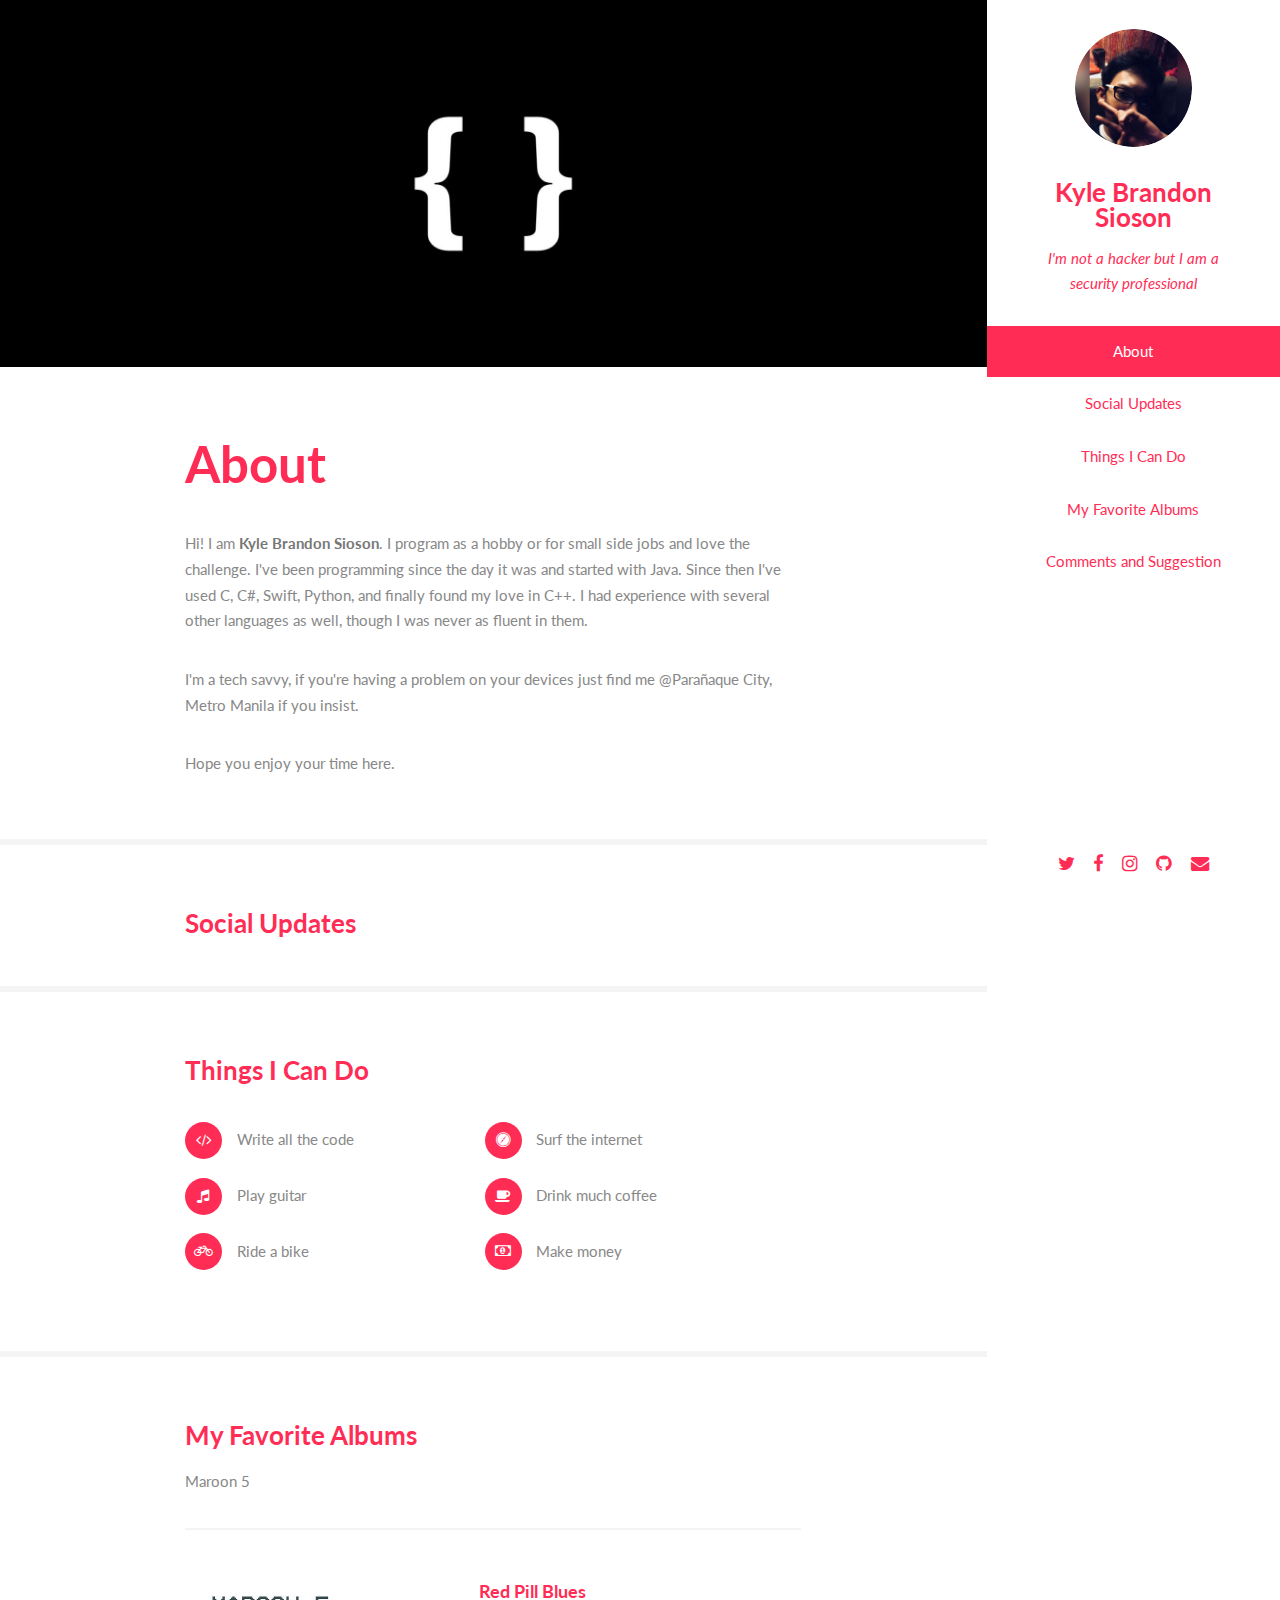
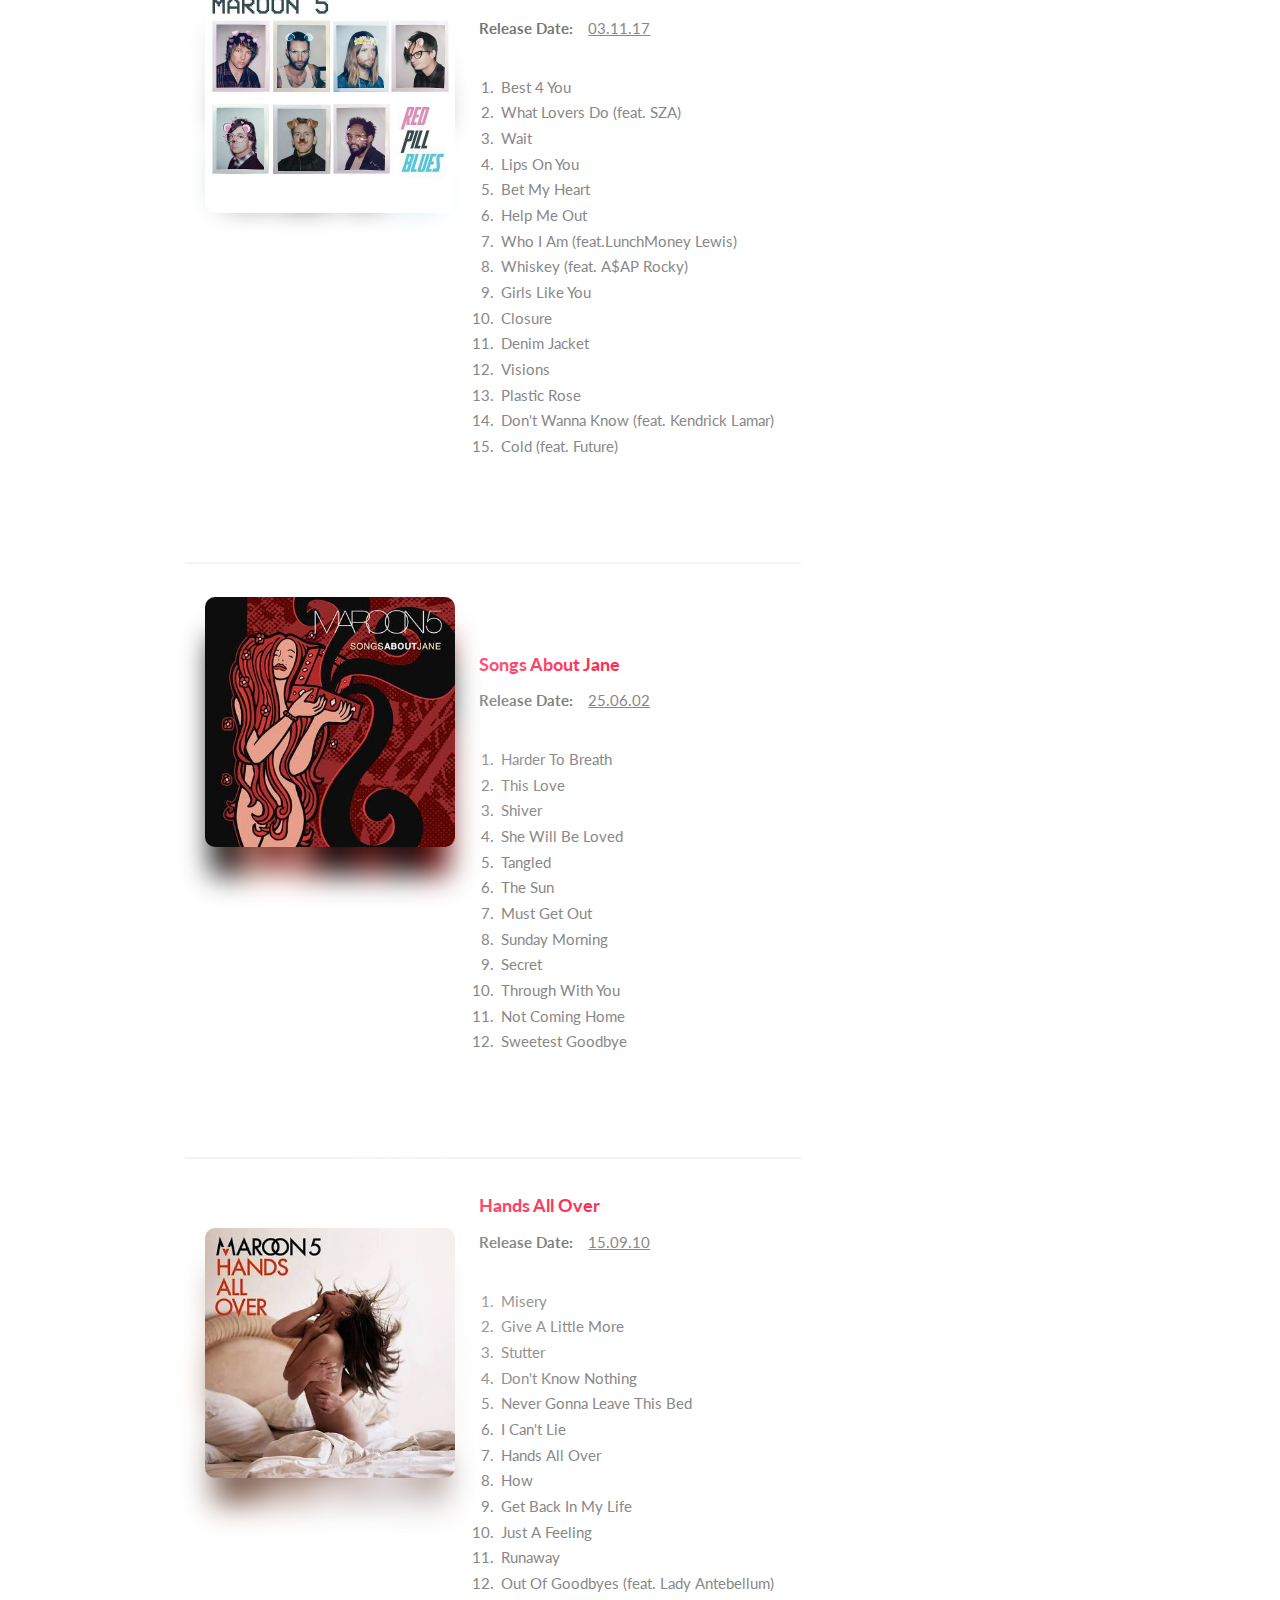
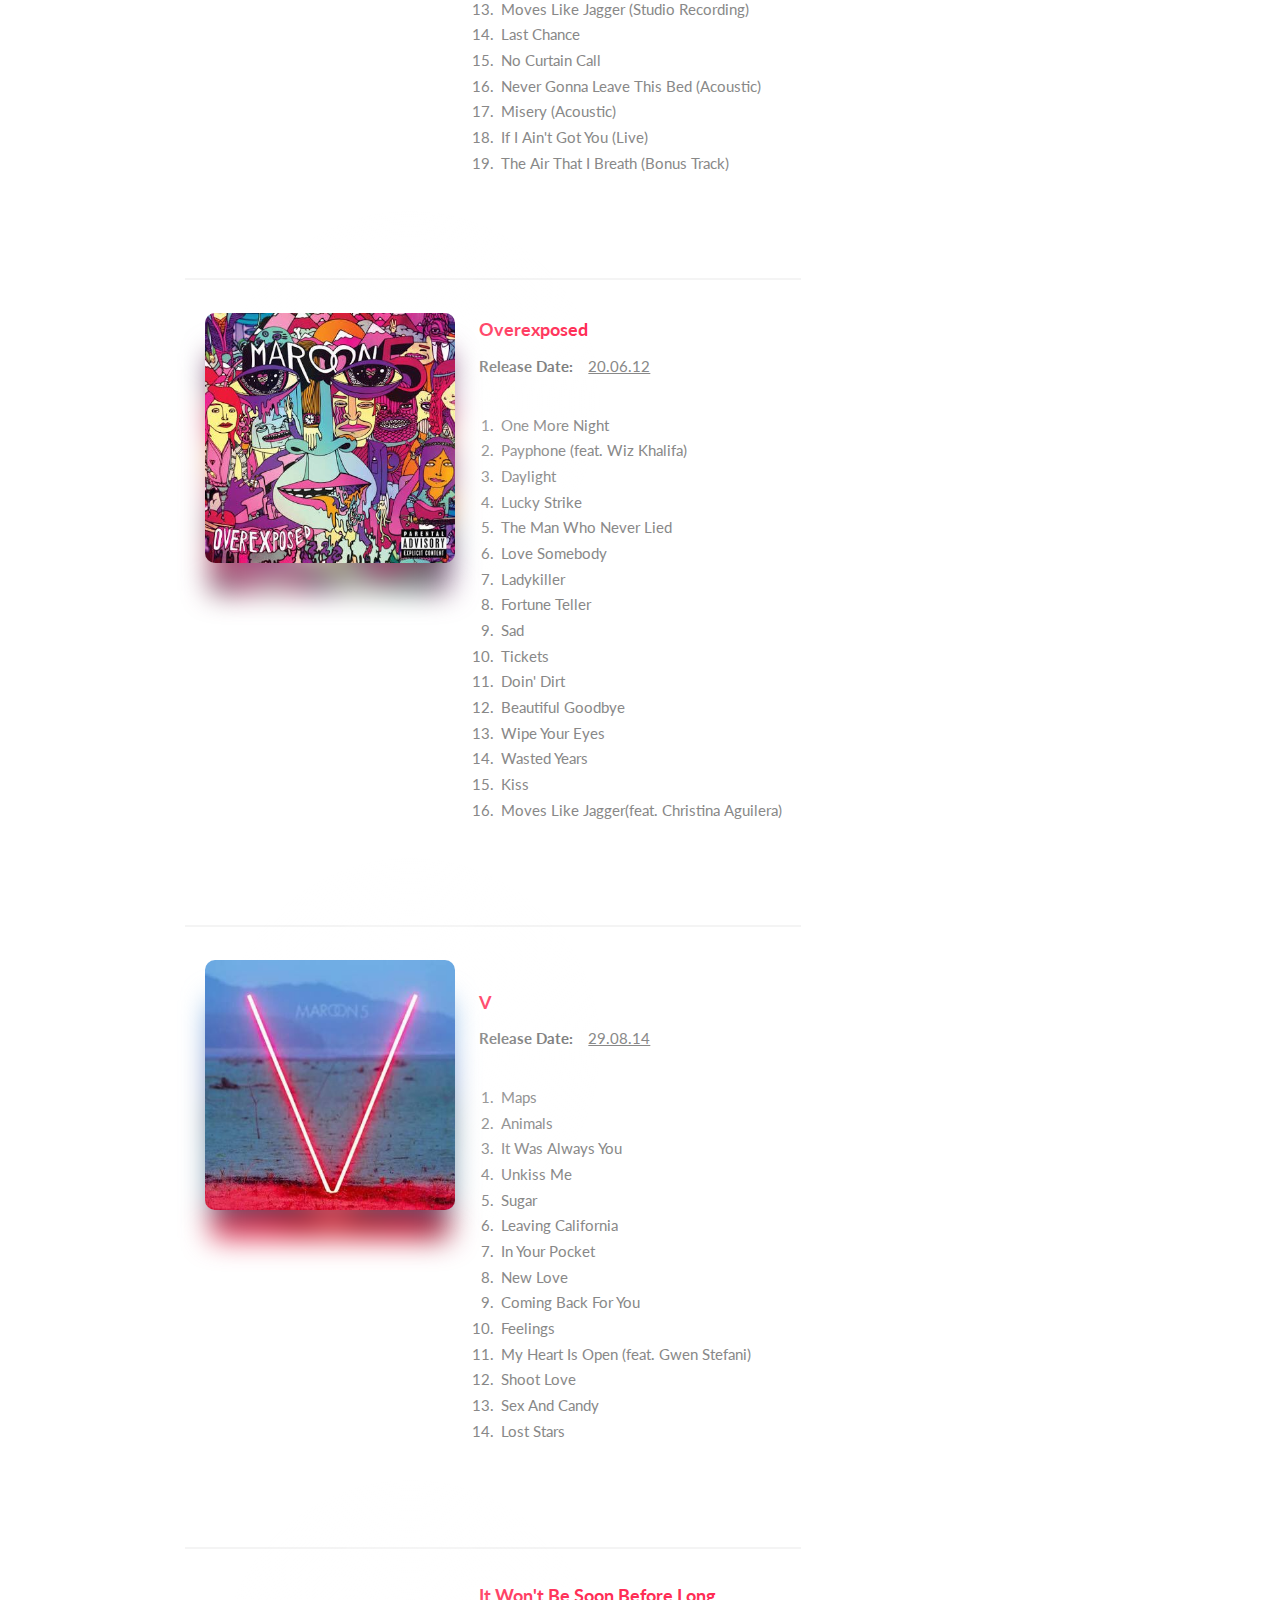
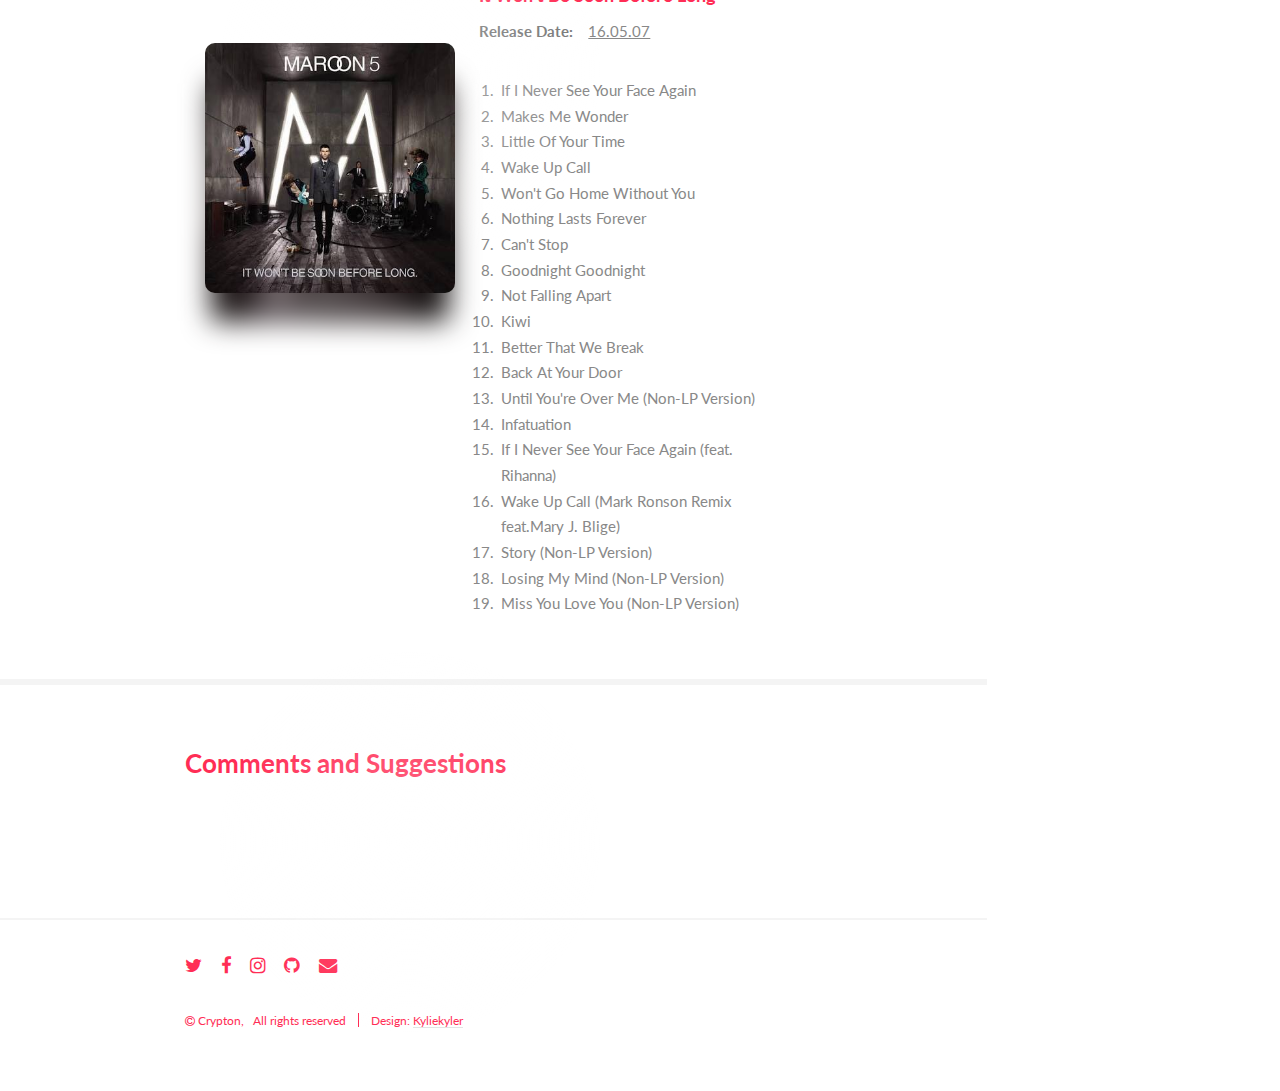
==== index.html @ c45e7ffe "Update" ====
<!DOCTYPE HTML>

<html>
	<head>
		<title>Kyle Brandon Sioson</title>
		<meta charset="utf-8" />
		<meta name="viewport" content="width=device-width, initial-scale=1" />
		<!--[if lte IE 8]><script src="assets/js/ie/html5shiv.js"></script><![endif]-->
		<link rel="stylesheet" href="assets/css/main.css" />
		<!--[if lte IE 8]><link rel="stylesheet" href="assets/css/ie8.css" /><![endif]-->
	</head>
	<body>

		<!-- Header -->
			<section id="header">
				<header>
					<span class="image avatar"><img src="images/avatar.jpg" alt="Kyle Brandon Sioson" /></span>
					<h1 id="logo"><a href="#">Kyle Brandon Sioson</a></h1>
					<p>I'm not a hacker but I am a
					<br />
					security professional 
</p>
				</header>
				<nav id="nav">
					<ul>
						<li><a href="#one" class="active">About</a></li>
						<li><a href="#five">Social Updates</a></li>
						<li><a href="#two">Things I Can Do</a></li>
						<li><a href="#three">My Favorite Albums </a></li>
						<li><a href="#four">Comments and Suggestion</a></li>
					</ul>
				</nav>
				<footer>
					<ul class="icons">
						<li><a href="https://www.twitter.com/@Siosooooon" class="icon fa-twitter"><span class="label">Twitter</span></a></li>
						<li><a href="https://www.facebook.com/Siosooooon" class="icon fa-facebook"><span class="label">Facebook</span></a></li>
						<li><a href="https://www.instagram.com/kyliekyler" class="icon fa-instagram"><span class="label">Instagram</span></a></li>
						<li><a href="https://www.github.com/kyliekyler" class="icon fa-github"><span class="label">Github</span></a></li>
						<li><a href="login.html" class="icon fa-envelope"><span class="label">Email</span></a></li>
					</ul>
				</footer>
			</section>

		<!-- Wrapper -->
			<div id="wrapper">

				<!-- Main -->
					<div id="main">

						<!-- One -->
							<section id="one">
								<div class="container">
									<header class="major">
																		<h2>About</h2>
								
									</header>
<p>Hi! I am <strong>Kyle Brandon Sioson</strong>. I program as a hobby or for small side jobs and love the challenge. I've been programming since the day it was and started with Java. Since then I've used C, C#, Swift, Python, and finally found my love in C++. I had experience with several other languages as well, though I was never as fluent in them.</p>
<p>I'm a tech savvy, if you're having a problem on your devices just find me @Parañaque City, Metro Manila if you insist.</p>
<p>Hope you enjoy your time here.</p>									
								</div>
							</section>
							
							<section id="five">
						        <div class="container">
							<h3>Social Updates</h3>
			<div align="center">
																		
<a class="twitter-timeline" data-height="400px" data-theme="light" href="https://twitter.com/Siosooooon?ref_src=twsrc%5Etfw"></a> <script async src="https://platform.twitter.com/widgets.js" charset="utf-8"></script>
										</div>
										</div>
							</section>

						<!-- Two -->
							<section id="two">
								<div class="container">
									<h3>Things I Can Do</h3>
									<p></p>
									<ul class="feature-icons">
										<li class="fa-code">Write all the code</li>
										<li class="fa-safari">Surf the internet</li>
										<li class="fa-music">Play guitar</li>
										<li class="fa-coffee">Drink much coffee</li>
										<li class="fa-bicycle">Ride a bike</li>
										<li class="fa-money">Make money</li>
									</ul>
								</div>
							</section>

						<!-- Three -->
							<section id="three">
								<div class="container">
									<h3>My Favorite Albums</h3>
									<p>Maroon 5</p>
									<div class="features">
										<article>
	<hr />										<div class="image-shadow js-tilt-container" style="background-image:url(images/pic02.jpg);">
	
	</div>
	<div class="light"></div>
											<div class="inner">
												<h4>Red Pill Blues</h4>
												<p><b>Release Date:</b>&emsp; <u>03.11.17</u></p>		
								
		<ol>
		     <li>Best 4 You</li>
		     <li>What Lovers Do (feat. SZA)</li>
		     <li>Wait</li>
		     <li>Lips On You</li>
		     <li>Bet My Heart</li>
		     <li>Help Me Out</li>
		     <li>Who I Am (feat.LunchMoney Lewis)</li>
		     <li>Whiskey (feat. A$AP Rocky)</li>
		     <li>Girls Like You</li>
		     <li>Closure</li>
		     <li>Denim Jacket</li>
		     <li>Visions</li>
		     <li>Plastic Rose</li>
		     <li>Don't Wanna Know (feat. Kendrick Lamar)</li>
		     <li>Cold (feat. Future)</li>
		</ol>
		
	</div>
										</article>
										<article>
	<hr />										<div class="image-shadow js-tilt-container" style="background-image:url(images/pic06.jpg);">
	
	</div>
	<div class="light"></div>
											<div class="inner">
												<h4>Songs About Jane</h4>
												<p><b>Release Date:</b>&emsp; <u>25.06.02</u></p>
												<ol>
		     <li>Harder To Breath</li>
		     <li>This Love</li>
		     <li>Shiver</li>
		     <li>She Will Be Loved</li>
		     <li>Tangled</li>
		     <li>The Sun</li>
		     <li>Must Get Out</li>
		     <li>Sunday Morning</li>
		     <li>Secret</li>
		     <li>Through With You</li>
		     <li>Not Coming Home</li>
		     <li>Sweetest Goodbye</li>
		</ol>
											</div>
										</article>
										
<article>
	<hr />										<div class="image-shadow js-tilt-container" style="background-image:url(images/pic04.jpg);">
	
	</div>
	<div class="light"></div>
											<div class="inner">
												<h4>Hands All Over</h4>
												<p><b>Release Date:</b>&emsp; <u>15.09.10</u></p>		
								
		<ol>
		     <li>Misery</li>
		     <li>Give A Little More</li>
		     <li>Stutter</li>
		     <li>Don't Know Nothing</li>
		     <li>Never Gonna Leave This Bed</li>
		     <li>I Can't Lie</li>
		     <li>Hands All Over</li>
		     <li>How</li>
		     <li>Get Back In My Life</li>
		     <li>Just A Feeling</li>
		     <li>Runaway</li>
		     <li>Out Of Goodbyes (feat. Lady Antebellum)</li>
		     <li>Moves Like Jagger (Studio Recording)</li>
		     <li>Last Chance</li>
		     <li>No Curtain Call</li>
		     <li>Never Gonna Leave This Bed (Acoustic)</li>
		     <li>Misery (Acoustic)</li>
		     <li>If I Ain't Got You (Live)</li>
		     <li>The Air That I Breath (Bonus Track)</li>
		</ol>

											</div>
										</article>
										<article>
	<hr />
	<div class="image-shadow js-tilt-container" style="background-image:url(images/pic01.jpg);">
	
	</div>
	<div class="light"></div>
										<div class="inner">
												<h4>Overexposed</h4>
												<p><b>Release Date:</b>&emsp; <u>20.06.12</u></p>		
								
		<ol>
		     <li>One More Night</li>
		     <li>Payphone (feat. Wiz Khalifa)</li>
		     <li>Daylight</li>
		     <li>Lucky Strike</li>
		     <li>The Man Who Never Lied</li>
		     <li>Love Somebody</li>
		     <li>Ladykiller</li>
		     <li>Fortune Teller</li>
		     <li>Sad</li>
		     <li>Tickets</li>
		     <li>Doin' Dirt</li>
		     <li>Beautiful Goodbye</li>
		     <li>Wipe Your Eyes</li>
		     <li>Wasted Years</li>
		     <li>Kiss</li>
		     <li>Moves Like Jagger(feat. Christina Aguilera)</li>
		</ol>

											</div>
										</article>
										<article>
	<hr />										<div class="image-shadow js-tilt-container" style="background-image:url(images/pic03.jpg);">
	
	</div>
	<div class="light"></div>
											<div class="inner">
												<h4>V</h4>
												<p><b>Release Date:</b>&emsp; <u>29.08.14</u></p>		
								
		<ol>
		     <li>Maps</li>
		     <li>Animals</li>
		     <li>It Was Always You</li>
		     <li>Unkiss Me</li>
		     <li>Sugar</li>
		     <li>Leaving California</li>
		     <li>In Your Pocket</li>
		     <li>New Love</li>
		     <li>Coming Back For You</li>
		     <li>Feelings</li>
		     <li>My Heart Is Open (feat. Gwen Stefani)</li>
		     <li>Shoot Love</li>
		     <li>Sex And Candy</li>
		     <li>Lost Stars</li>
		</ol>

											</div>
										</article>									
										<article>
	<hr />										<div class="image-shadow js-tilt-container" style="background-image:url(images/pic05.jpg);">
	
	</div>
	<div class="light"></div>
											<div class="inner">
												<h4>It Won't Be Soon Before Long</h4>
												<p><b>Release Date:</b>&emsp; <u>16.05.07</u></p>		
								
		<ol>
		     <li>If I Never See Your Face Again</li>
		     <li>Makes Me Wonder</li>
		     <li>Little Of Your Time</li>
		     <li>Wake Up Call</li>
		     <li>Won't Go Home Without You</li>
		     <li>Nothing Lasts Forever</li>
		     <li>Can't Stop</li>
		     <li>Goodnight Goodnight</li>
		     <li>Not Falling Apart</li>
		     <li>Kiwi</li>
		     <li>Better That We Break</li>
		     <li>Back At Your Door</li>
		     <li>Until You're Over Me (Non-LP Version)</li>
		     <li>Infatuation</li>
		     <li>If I Never See Your Face Again (feat. Rihanna)</li>
		     <li>Wake Up Call (Mark Ronson Remix feat.Mary J. Blige)</li>
		     <li>Story (Non-LP Version)</li>
		     <li>Losing My Mind (Non-LP Version)</li>
		     <li>Miss You Love You (Non-LP Version)</li>
		</ol>

											</div>
											
										</article>
									</div>
								</div>
							</section>

						<!-- Four -->
							<section id="four">
								<div class="container">									<h3>Comments and Suggestions</h3>
<div id="fb-root"></div>							
<div class="fb-comments" data-href="https://web.facebook.com/Siosooooon/posts/1818623514815130" data-numposts="3"></div>
								</div>
							</section>
		</div>

				<!-- Footer -->
<section id="footer">
<hr />
<div class="container">
<ul class="icons">
    <li><a href="https://twitter.com/@Siosooooon" class="icon fa-twitter"><span class="label">Twitter</span></a></li>
    <li><a href="https://facebook.com/Siosooooon" class="icon fa-facebook"><span class="label">Facebook</span></a></li>
    <li><a href="https://instagram.com/kyliekyler" class="icon fa-instagram"><span class="label">Instagram</span></a></li>
    <li><a href="https://github.com/kyliekyler" class="icon fa-github"><span class="label">Github</span></a></li>
    <li><a href="" class="icon fa-envelope"><span class="label">Email</span></a></li>
</ul>
<ul class="copyright">
    <li><a class="icon fa-copyright"></a> Crypton,&emsp;All rights reserved</li><li>Design: <a href="https://github.com/kyliekyler">Kyliekyler</a></li>
</ul>
</div>
</section>

			</div>

		<!-- Scripts -->
			<script src="assets/js/jquery.min.js"></script>
			<script src="assets/js/jquery.scrollzer.min.js"></script>
			<script src="assets/js/jquery.scrolly.min.js"></script>
			<script src="assets/js/skel.min.js"></script>
			<script src="assets/js/util.js"></script>
			<!--[if lte IE 8]><script src="assets/js/ie/respond.min.js"></script><![endif]-->
			<script src="assets/js/main.js"></script>


	</body>
</html>
---- assets/css/main.css ----
@import url("font-awesome.min.css");
@import url("https://fonts.googleapis.com/css?family=Lato:400,400italic,700,700italic|Source+Code+Pro:400");

/* Reset */

	html, body, div, span, applet, object, iframe, h1, h2, h3, h4, h5, h6, p, blockquote, pre, a, abbr, acronym, address, big, cite, code, del, dfn, em, img, ins, kbd, q, s, samp, small, strike, strong, sub, sup, tt, var, b, u, i, center, dl, dt, dd, ol, ul, li, fieldset, form, label, legend, table, caption, tbody, tfoot, thead, tr, th, td, article, aside, canvas, details, embed, figure, figcaption, footer, header, hgroup, menu, nav, output, ruby, section, summary, time, mark, audio, video {
		margin: 0;
		padding: 0;
		border: 0;
		font-size: 100%;
		font: inherit;
		vertical-align: baseline;
	}

	article, aside, details, figcaption, figure, footer, header, hgroup, menu, nav, section {
		display: block;
	}

	body {
		line-height: 1;
	}

	ol, ul {
		list-style: none;
	}

	blockquote, q {
		quotes: none;
	}

	blockquote:before, blockquote:after, q:before, q:after {
		content: '';
		content: none;
	}

	table {
		border-collapse: collapse;
		border-spacing: 0;
	}

	body {
		-webkit-text-size-adjust: none;
	}

/* Box Model */

	*, *:before, *:after {
		-moz-box-sizing: border-box;
		-webkit-box-sizing: border-box;
		box-sizing: border-box;
	}

/* Containers */

	.container {
		margin-left: auto;
		margin-right: auto;
	}

	.container.\31 25\25 {
		width: 100%;
		max-width: 56.25em;
		min-width: 45em;
	}

	.container.\37 5\25 {
		width: 33.75em;
	}

	.container.\35 0\25 {
		width: 22.5em;
	}

	.container.\32 5\25 {
		width: 11.25em;
	}

	.container {
		width: 45em;
	}

	@media screen and (max-width: 1680px) {

		.container.\31 25\25 {
			width: 100%;
			max-width: 56.25em;
			min-width: 45em;
		}

		.container.\37 5\25 {
			width: 33.75em;
		}

		.container.\35 0\25 {
			width: 22.5em;
		}

		.container.\32 5\25 {
			width: 11.25em;
		}

		.container {
			width: 45em;
		}

	}

	@media screen and (max-width: 1280px) {

		.container.\31 25\25 {
			width: 100%;
			max-width: 52.5em;
			min-width: 42em;
		}

		.container.\37 5\25 {
			width: 31.5em;
		}

		.container.\35 0\25 {
			width: 21em;
		}

		.container.\32 5\25 {
			width: 10.5em;
		}

		.container {
			width: 42em;
		}

	}

	@media screen and (max-width: 1024px) {

		.container.\31 25\25 {
			width: 100%;
			max-width: 106.25%;
			min-width: 85%;
		}

		.container.\37 5\25 {
			width: 63.75%;
		}

		.container.\35 0\25 {
			width: 42.5%;
		}

		.container.\32 5\25 {
			width: 21.25%;
		}

		.container {
			width: 85% !important;
		}

	}

	@media screen and (max-width: 736px) {

		.container.\31 25\25 {
			width: 100%;
			max-width: 112.5%;
			min-width: 90%;
		}

		.container.\37 5\25 {
			width: 67.5%;
		}

		.container.\35 0\25 {
			width: 45%;
		}

		.container.\32 5\25 {
			width: 22.5%;
		}

		.container {
			width: 90% !important;
		}

	}

	@media screen and (max-width: 480px) {

		.container.\31 25\25 {
			width: 100%;
			max-width: 112.5%;
			min-width: 90%;
		}

		.container.\37 5\25 {
			width: 67.5%;
		}

		.container.\35 0\25 {
			width: 45%;
		}

		.container.\32 5\25 {
			width: 22.5%;
		}

		.container {
			width: 90% !important;
		}

	}

/* Grid */

	.row {
		border-bottom: solid 1px transparent;
		-moz-box-sizing: border-box;
		-webkit-box-sizing: border-box;
		box-sizing: border-box;
	}

	.row > * {
		float: left;
		-moz-box-sizing: border-box;
		-webkit-box-sizing: border-box;
		box-sizing: border-box;
	}

	.row:after, .row:before {
		content: '';
		display: block;
		clear: both;
		height: 0;
	}

	.row.uniform > * > :first-child {
		margin-top: 0;
	}

	.row.uniform > * > :last-child {
		margin-bottom: 0;
	}

	.row.\30 \25 > * {
		padding: 0 0 0 0em;
	}

	.row.\30 \25 {
		margin: 0 0 -1px 0em;
	}

	.row.uniform.\30 \25 > * {
		padding: 0em 0 0 0em;
	}

	.row.uniform.\30 \25 {
		margin: 0em 0 -1px 0em;
	}

	.row > * {
		padding: 0 0 0 2em;
	}

	.row {
		margin: 0 0 -1px -2em;
	}

	.row.uniform > * {
		padding: 2em 0 0 2em;
	}

	.row.uniform {
		margin: -2em 0 -1px -2em;
	}

	.row.\32 00\25 > * {
		padding: 0 0 0 4em;
	}

	.row.\32 00\25 {
		margin: 0 0 -1px -4em;
	}

	.row.uniform.\32 00\25 > * {
		padding: 4em 0 0 4em;
	}

	.row.uniform.\32 00\25 {
		margin: -4em 0 -1px -4em;
	}

	.row.\31 50\25 > * {
		padding: 0 0 0 3em;
	}

	.row.\31 50\25 {
		margin: 0 0 -1px -3em;
	}

	.row.uniform.\31 50\25 > * {
		padding: 3em 0 0 3em;
	}

	.row.uniform.\31 50\25 {
		margin: -3em 0 -1px -3em;
	}

	.row.\35 0\25 > * {
		padding: 0 0 0 1em;
	}

	.row.\35 0\25 {
		margin: 0 0 -1px -1em;
	}

	.row.uniform.\35 0\25 > * {
		padding: 1em 0 0 1em;
	}

	.row.uniform.\35 0\25 {
		margin: -1em 0 -1px -1em;
	}

	.row.\32 5\25 > * {
		padding: 0 0 0 0.5em;
	}

	.row.\32 5\25 {
		margin: 0 0 -1px -0.5em;
	}

	.row.uniform.\32 5\25 > * {
		padding: 0.5em 0 0 0.5em;
	}

	.row.uniform.\32 5\25 {
		margin: -0.5em 0 -1px -0.5em;
	}

	.\31 2u, .\31 2u\24 {
		width: 100%;
		clear: none;
		margin-left: 0;
	}

	.\31 1u, .\31 1u\24 {
		width: 91.6666666667%;
		clear: none;
		margin-left: 0;
	}

	.\31 0u, .\31 0u\24 {
		width: 83.3333333333%;
		clear: none;
		margin-left: 0;
	}

	.\39 u, .\39 u\24 {
		width: 75%;
		clear: none;
		margin-left: 0;
	}

	.\38 u, .\38 u\24 {
		width: 66.6666666667%;
		clear: none;
		margin-left: 0;
	}

	.\37 u, .\37 u\24 {
		width: 58.3333333333%;
		clear: none;
		margin-left: 0;
	}

	.\36 u, .\36 u\24 {
		width: 50%;
		clear: none;
		margin-left: 0;
	}

	.\35 u, .\35 u\24 {
		width: 41.6666666667%;
		clear: none;
		margin-left: 0;
	}

	.\34 u, .\34 u\24 {
		width: 33.3333333333%;
		clear: none;
		margin-left: 0;
	}

	.\33 u, .\33 u\24 {
		width: 25%;
		clear: none;
		margin-left: 0;
	}

	.\32 u, .\32 u\24 {
		width: 16.6666666667%;
		clear: none;
		margin-left: 0;
	}

	.\31 u, .\31 u\24 {
		width: 8.3333333333%;
		clear: none;
		margin-left: 0;
	}

	.\31 2u\24 + *,
	.\31 1u\24 + *,
	.\31 0u\24 + *,
	.\39 u\24 + *,
	.\38 u\24 + *,
	.\37 u\24 + *,
	.\36 u\24 + *,
	.\35 u\24 + *,
	.\34 u\24 + *,
	.\33 u\24 + *,
	.\32 u\24 + *,
	.\31 u\24 + * {
		clear: left;
	}

	.\-11u {
		margin-left: 91.66667%;
	}

	.\-10u {
		margin-left: 83.33333%;
	}

	.\-9u {
		margin-left: 75%;
	}

	.\-8u {
		margin-left: 66.66667%;
	}

	.\-7u {
		margin-left: 58.33333%;
	}

	.\-6u {
		margin-left: 50%;
	}

	.\-5u {
		margin-left: 41.66667%;
	}

	.\-4u {
		margin-left: 33.33333%;
	}

	.\-3u {
		margin-left: 25%;
	}

	.\-2u {
		margin-left: 16.66667%;
	}

	.\-1u {
		margin-left: 8.33333%;
	}

	@media screen and (max-width: 1680px) {

		.row > * {
			padding: 0 0 0 2em;
		}

		.row {
			margin: 0 0 -1px -2em;
		}

		.row.uniform > * {
			padding: 2em 0 0 2em;
		}

		.row.uniform {
			margin: -2em 0 -1px -2em;
		}

		.row.\32 00\25 > * {
			padding: 0 0 0 4em;
		}

		.row.\32 00\25 {
			margin: 0 0 -1px -4em;
		}

		.row.uniform.\32 00\25 > * {
			padding: 4em 0 0 4em;
		}

		.row.uniform.\32 00\25 {
			margin: -4em 0 -1px -4em;
		}

		.row.\31 50\25 > * {
			padding: 0 0 0 3em;
		}

		.row.\31 50\25 {
			margin: 0 0 -1px -3em;
		}

		.row.uniform.\31 50\25 > * {
			padding: 3em 0 0 3em;
		}

		.row.uniform.\31 50\25 {
			margin: -3em 0 -1px -3em;
		}

		.row.\35 0\25 > * {
			padding: 0 0 0 1em;
		}

		.row.\35 0\25 {
			margin: 0 0 -1px -1em;
		}

		.row.uniform.\35 0\25 > * {
			padding: 1em 0 0 1em;
		}

		.row.uniform.\35 0\25 {
			margin: -1em 0 -1px -1em;
		}

		.row.\32 5\25 > * {
			padding: 0 0 0 0.5em;
		}

		.row.\32 5\25 {
			margin: 0 0 -1px -0.5em;
		}

		.row.uniform.\32 5\25 > * {
			padding: 0.5em 0 0 0.5em;
		}

		.row.uniform.\32 5\25 {
			margin: -0.5em 0 -1px -0.5em;
		}

		.\31 2u\28xlarge\29, .\31 2u\24\28xlarge\29 {
			width: 100%;
			clear: none;
			margin-left: 0;
		}

		.\31 1u\28xlarge\29, .\31 1u\24\28xlarge\29 {
			width: 91.6666666667%;
			clear: none;
			margin-left: 0;
		}

		.\31 0u\28xlarge\29, .\31 0u\24\28xlarge\29 {
			width: 83.3333333333%;
			clear: none;
			margin-left: 0;
		}

		.\39 u\28xlarge\29, .\39 u\24\28xlarge\29 {
			width: 75%;
			clear: none;
			margin-left: 0;
		}

		.\38 u\28xlarge\29, .\38 u\24\28xlarge\29 {
			width: 66.6666666667%;
			clear: none;
			margin-left: 0;
		}

		.\37 u\28xlarge\29, .\37 u\24\28xlarge\29 {
			width: 58.3333333333%;
			clear: none;
			margin-left: 0;
		}

		.\36 u\28xlarge\29, .\36 u\24\28xlarge\29 {
			width: 50%;
			clear: none;
			margin-left: 0;
		}

		.\35 u\28xlarge\29, .\35 u\24\28xlarge\29 {
			width: 41.6666666667%;
			clear: none;
			margin-left: 0;
		}

		.\34 u\28xlarge\29, .\34 u\24\28xlarge\29 {
			width: 33.3333333333%;
			clear: none;
			margin-left: 0;
		}

		.\33 u\28xlarge\29, .\33 u\24\28xlarge\29 {
			width: 25%;
			clear: none;
			margin-left: 0;
		}

		.\32 u\28xlarge\29, .\32 u\24\28xlarge\29 {
			width: 16.6666666667%;
			clear: none;
			margin-left: 0;
		}

		.\31 u\28xlarge\29, .\31 u\24\28xlarge\29 {
			width: 8.3333333333%;
			clear: none;
			margin-left: 0;
		}

		.\31 2u\24\28xlarge\29 + *,
		.\31 1u\24\28xlarge\29 + *,
		.\31 0u\24\28xlarge\29 + *,
		.\39 u\24\28xlarge\29 + *,
		.\38 u\24\28xlarge\29 + *,
		.\37 u\24\28xlarge\29 + *,
		.\36 u\24\28xlarge\29 + *,
		.\35 u\24\28xlarge\29 + *,
		.\34 u\24\28xlarge\29 + *,
		.\33 u\24\28xlarge\29 + *,
		.\32 u\24\28xlarge\29 + *,
		.\31 u\24\28xlarge\29 + * {
			clear: left;
		}

		.\-11u\28xlarge\29 {
			margin-left: 91.66667%;
		}

		.\-10u\28xlarge\29 {
			margin-left: 83.33333%;
		}

		.\-9u\28xlarge\29 {
			margin-left: 75%;
		}

		.\-8u\28xlarge\29 {
			margin-left: 66.66667%;
		}

		.\-7u\28xlarge\29 {
			margin-left: 58.33333%;
		}

		.\-6u\28xlarge\29 {
			margin-left: 50%;
		}

		.\-5u\28xlarge\29 {
			margin-left: 41.66667%;
		}

		.\-4u\28xlarge\29 {
			margin-left: 33.33333%;
		}

		.\-3u\28xlarge\29 {
			margin-left: 25%;
		}

		.\-2u\28xlarge\29 {
			margin-left: 16.66667%;
		}

		.\-1u\28xlarge\29 {
			margin-left: 8.33333%;
		}

	}

	@media screen and (max-width: 1280px) {

		.row > * {
			padding: 0 0 0 1.5em;
		}

		.row {
			margin: 0 0 -1px -1.5em;
		}

		.row.uniform > * {
			padding: 1.5em 0 0 1.5em;
		}

		.row.uniform {
			margin: -1.5em 0 -1px -1.5em;
		}

		.row.\32 00\25 > * {
			padding: 0 0 0 3em;
		}

		.row.\32 00\25 {
			margin: 0 0 -1px -3em;
		}

		.row.uniform.\32 00\25 > * {
			padding: 3em 0 0 3em;
		}

		.row.uniform.\32 00\25 {
			margin: -3em 0 -1px -3em;
		}

		.row.\31 50\25 > * {
			padding: 0 0 0 2.25em;
		}

		.row.\31 50\25 {
			margin: 0 0 -1px -2.25em;
		}

		.row.uniform.\31 50\25 > * {
			padding: 2.25em 0 0 2.25em;
		}

		.row.uniform.\31 50\25 {
			margin: -2.25em 0 -1px -2.25em;
		}

		.row.\35 0\25 > * {
			padding: 0 0 0 0.75em;
		}

		.row.\35 0\25 {
			margin: 0 0 -1px -0.75em;
		}

		.row.uniform.\35 0\25 > * {
			padding: 0.75em 0 0 0.75em;
		}

		.row.uniform.\35 0\25 {
			margin: -0.75em 0 -1px -0.75em;
		}

		.row.\32 5\25 > * {
			padding: 0 0 0 0.375em;
		}

		.row.\32 5\25 {
			margin: 0 0 -1px -0.375em;
		}

		.row.uniform.\32 5\25 > * {
			padding: 0.375em 0 0 0.375em;
		}

		.row.uniform.\32 5\25 {
			margin: -0.375em 0 -1px -0.375em;
		}

		.\31 2u\28large\29, .\31 2u\24\28large\29 {
			width: 100%;
			clear: none;
			margin-left: 0;
		}

		.\31 1u\28large\29, .\31 1u\24\28large\29 {
			width: 91.6666666667%;
			clear: none;
			margin-left: 0;
		}

		.\31 0u\28large\29, .\31 0u\24\28large\29 {
			width: 83.3333333333%;
			clear: none;
			margin-left: 0;
		}

		.\39 u\28large\29, .\39 u\24\28large\29 {
			width: 75%;
			clear: none;
			margin-left: 0;
		}

		.\38 u\28large\29, .\38 u\24\28large\29 {
			width: 66.6666666667%;
			clear: none;
			margin-left: 0;
		}

		.\37 u\28large\29, .\37 u\24\28large\29 {
			width: 58.3333333333%;
			clear: none;
			margin-left: 0;
		}

		.\36 u\28large\29, .\36 u\24\28large\29 {
			width: 50%;
			clear: none;
			margin-left: 0;
		}

		.\35 u\28large\29, .\35 u\24\28large\29 {
			width: 41.6666666667%;
			clear: none;
			margin-left: 0;
		}

		.\34 u\28large\29, .\34 u\24\28large\29 {
			width: 33.3333333333%;
			clear: none;
			margin-left: 0;
		}

		.\33 u\28large\29, .\33 u\24\28large\29 {
			width: 25%;
			clear: none;
			margin-left: 0;
		}

		.\32 u\28large\29, .\32 u\24\28large\29 {
			width: 16.6666666667%;
			clear: none;
			margin-left: 0;
		}

		.\31 u\28large\29, .\31 u\24\28large\29 {
			width: 8.3333333333%;
			clear: none;
			margin-left: 0;
		}

		.\31 2u\24\28large\29 + *,
		.\31 1u\24\28large\29 + *,
		.\31 0u\24\28large\29 + *,
		.\39 u\24\28large\29 + *,
		.\38 u\24\28large\29 + *,
		.\37 u\24\28large\29 + *,
		.\36 u\24\28large\29 + *,
		.\35 u\24\28large\29 + *,
		.\34 u\24\28large\29 + *,
		.\33 u\24\28large\29 + *,
		.\32 u\24\28large\29 + *,
		.\31 u\24\28large\29 + * {
			clear: left;
		}

		.\-11u\28large\29 {
			margin-left: 91.66667%;
		}

		.\-10u\28large\29 {
			margin-left: 83.33333%;
		}

		.\-9u\28large\29 {
			margin-left: 75%;
		}

		.\-8u\28large\29 {
			margin-left: 66.66667%;
		}

		.\-7u\28large\29 {
			margin-left: 58.33333%;
		}

		.\-6u\28large\29 {
			margin-left: 50%;
		}

		.\-5u\28large\29 {
			margin-left: 41.66667%;
		}

		.\-4u\28large\29 {
			margin-left: 33.33333%;
		}

		.\-3u\28large\29 {
			margin-left: 25%;
		}

		.\-2u\28large\29 {
			margin-left: 16.66667%;
		}

		.\-1u\28large\29 {
			margin-left: 8.33333%;
		}

	}

	@media screen and (max-width: 1024px) {

		.row > * {
			padding: 0 0 0 1.5em;
		}

		.row {
			margin: 0 0 -1px -1.5em;
		}

		.row.uniform > * {
			padding: 1.5em 0 0 1.5em;
		}

		.row.uniform {
			margin: -1.5em 0 -1px -1.5em;
		}

		.row.\32 00\25 > * {
			padding: 0 0 0 3em;
		}

		.row.\32 00\25 {
			margin: 0 0 -1px -3em;
		}

		.row.uniform.\32 00\25 > * {
			padding: 3em 0 0 3em;
		}

		.row.uniform.\32 00\25 {
			margin: -3em 0 -1px -3em;
		}

		.row.\31 50\25 > * {
			padding: 0 0 0 2.25em;
		}

		.row.\31 50\25 {
			margin: 0 0 -1px -2.25em;
		}

		.row.uniform.\31 50\25 > * {
			padding: 2.25em 0 0 2.25em;
		}

		.row.uniform.\31 50\25 {
			margin: -2.25em 0 -1px -2.25em;
		}

		.row.\35 0\25 > * {
			padding: 0 0 0 0.75em;
		}

		.row.\35 0\25 {
			margin: 0 0 -1px -0.75em;
		}

		.row.uniform.\35 0\25 > * {
			padding: 0.75em 0 0 0.75em;
		}

		.row.uniform.\35 0\25 {
			margin: -0.75em 0 -1px -0.75em;
		}

		.row.\32 5\25 > * {
			padding: 0 0 0 0.375em;
		}

		.row.\32 5\25 {
			margin: 0 0 -1px -0.375em;
		}

		.row.uniform.\32 5\25 > * {
			padding: 0.375em 0 0 0.375em;
		}

		.row.uniform.\32 5\25 {
			margin: -0.375em 0 -1px -0.375em;
		}

		.\31 2u\28medium\29, .\31 2u\24\28medium\29 {
			width: 100%;
			clear: none;
			margin-left: 0;
		}

		.\31 1u\28medium\29, .\31 1u\24\28medium\29 {
			width: 91.6666666667%;
			clear: none;
			margin-left: 0;
		}

		.\31 0u\28medium\29, .\31 0u\24\28medium\29 {
			width: 83.3333333333%;
			clear: none;
			margin-left: 0;
		}

		.\39 u\28medium\29, .\39 u\24\28medium\29 {
			width: 75%;
			clear: none;
			margin-left: 0;
		}

		.\38 u\28medium\29, .\38 u\24\28medium\29 {
			width: 66.6666666667%;
			clear: none;
			margin-left: 0;
		}

		.\37 u\28medium\29, .\37 u\24\28medium\29 {
			width: 58.3333333333%;
			clear: none;
			margin-left: 0;
		}

		.\36 u\28medium\29, .\36 u\24\28medium\29 {
			width: 50%;
			clear: none;
			margin-left: 0;
		}

		.\35 u\28medium\29, .\35 u\24\28medium\29 {
			width: 41.6666666667%;
			clear: none;
			margin-left: 0;
		}

		.\34 u\28medium\29, .\34 u\24\28medium\29 {
			width: 33.3333333333%;
			clear: none;
			margin-left: 0;
		}

		.\33 u\28medium\29, .\33 u\24\28medium\29 {
			width: 25%;
			clear: none;
			margin-left: 0;
		}

		.\32 u\28medium\29, .\32 u\24\28medium\29 {
			width: 16.6666666667%;
			clear: none;
			margin-left: 0;
		}

		.\31 u\28medium\29, .\31 u\24\28medium\29 {
			width: 8.3333333333%;
			clear: none;
			margin-left: 0;
		}

		.\31 2u\24\28medium\29 + *,
		.\31 1u\24\28medium\29 + *,
		.\31 0u\24\28medium\29 + *,
		.\39 u\24\28medium\29 + *,
		.\38 u\24\28medium\29 + *,
		.\37 u\24\28medium\29 + *,
		.\36 u\24\28medium\29 + *,
		.\35 u\24\28medium\29 + *,
		.\34 u\24\28medium\29 + *,
		.\33 u\24\28medium\29 + *,
		.\32 u\24\28medium\29 + *,
		.\31 u\24\28medium\29 + * {
			clear: left;
		}

		.\-11u\28medium\29 {
			margin-left: 91.66667%;
		}

		.\-10u\28medium\29 {
			margin-left: 83.33333%;
		}

		.\-9u\28medium\29 {
			margin-left: 75%;
		}

		.\-8u\28medium\29 {
			margin-left: 66.66667%;
		}

		.\-7u\28medium\29 {
			margin-left: 58.33333%;
		}

		.\-6u\28medium\29 {
			margin-left: 50%;
		}

		.\-5u\28medium\29 {
			margin-left: 41.66667%;
		}

		.\-4u\28medium\29 {
			margin-left: 33.33333%;
		}

		.\-3u\28medium\29 {
			margin-left: 25%;
		}

		.\-2u\28medium\29 {
			margin-left: 16.66667%;
		}

		.\-1u\28medium\29 {
			margin-left: 8.33333%;
		}

	}

	@media screen and (max-width: 736px) {

		.row > * {
			padding: 0 0 0 1.25em;
		}

		.row {
			margin: 0 0 -1px -1.25em;
		}

		.row.uniform > * {
			padding: 1.25em 0 0 1.25em;
		}

		.row.uniform {
			margin: -1.25em 0 -1px -1.25em;
		}

		.row.\32 00\25 > * {
			padding: 0 0 0 2.5em;
		}

		.row.\32 00\25 {
			margin: 0 0 -1px -2.5em;
		}

		.row.uniform.\32 00\25 > * {
			padding: 2.5em 0 0 2.5em;
		}

		.row.uniform.\32 00\25 {
			margin: -2.5em 0 -1px -2.5em;
		}

		.row.\31 50\25 > * {
			padding: 0 0 0 1.875em;
		}

		.row.\31 50\25 {
			margin: 0 0 -1px -1.875em;
		}

		.row.uniform.\31 50\25 > * {
			padding: 1.875em 0 0 1.875em;
		}

		.row.uniform.\31 50\25 {
			margin: -1.875em 0 -1px -1.875em;
		}

		.row.\35 0\25 > * {
			padding: 0 0 0 0.625em;
		}

		.row.\35 0\25 {
			margin: 0 0 -1px -0.625em;
		}

		.row.uniform.\35 0\25 > * {
			padding: 0.625em 0 0 0.625em;
		}

		.row.uniform.\35 0\25 {
			margin: -0.625em 0 -1px -0.625em;
		}

		.row.\32 5\25 > * {
			padding: 0 0 0 0.3125em;
		}

		.row.\32 5\25 {
			margin: 0 0 -1px -0.3125em;
		}

		.row.uniform.\32 5\25 > * {
			padding: 0.3125em 0 0 0.3125em;
		}

		.row.uniform.\32 5\25 {
			margin: -0.3125em 0 -1px -0.3125em;
		}

		.\31 2u\28small\29, .\31 2u\24\28small\29 {
			width: 100%;
			clear: none;
			margin-left: 0;
		}

		.\31 1u\28small\29, .\31 1u\24\28small\29 {
			width: 91.6666666667%;
			clear: none;
			margin-left: 0;
		}

		.\31 0u\28small\29, .\31 0u\24\28small\29 {
			width: 83.3333333333%;
			clear: none;
			margin-left: 0;
		}

		.\39 u\28small\29, .\39 u\24\28small\29 {
			width: 75%;
			clear: none;
			margin-left: 0;
		}

		.\38 u\28small\29, .\38 u\24\28small\29 {
			width: 66.6666666667%;
			clear: none;
			margin-left: 0;
		}

		.\37 u\28small\29, .\37 u\24\28small\29 {
			width: 58.3333333333%;
			clear: none;
			margin-left: 0;
		}

		.\36 u\28small\29, .\36 u\24\28small\29 {
			width: 50%;
			clear: none;
			margin-left: 0;
		}

		.\35 u\28small\29, .\35 u\24\28small\29 {
			width: 41.6666666667%;
			clear: none;
			margin-left: 0;
		}

		.\34 u\28small\29, .\34 u\24\28small\29 {
			width: 33.3333333333%;
			clear: none;
			margin-left: 0;
		}

		.\33 u\28small\29, .\33 u\24\28small\29 {
			width: 25%;
			clear: none;
			margin-left: 0;
		}

		.\32 u\28small\29, .\32 u\24\28small\29 {
			width: 16.6666666667%;
			clear: none;
			margin-left: 0;
		}

		.\31 u\28small\29, .\31 u\24\28small\29 {
			width: 8.3333333333%;
			clear: none;
			margin-left: 0;
		}

		.\31 2u\24\28small\29 + *,
		.\31 1u\24\28small\29 + *,
		.\31 0u\24\28small\29 + *,
		.\39 u\24\28small\29 + *,
		.\38 u\24\28small\29 + *,
		.\37 u\24\28small\29 + *,
		.\36 u\24\28small\29 + *,
		.\35 u\24\28small\29 + *,
		.\34 u\24\28small\29 + *,
		.\33 u\24\28small\29 + *,
		.\32 u\24\28small\29 + *,
		.\31 u\24\28small\29 + * {
			clear: left;
		}

		.\-11u\28small\29 {
			margin-left: 91.66667%;
		}

		.\-10u\28small\29 {
			margin-left: 83.33333%;
		}

		.\-9u\28small\29 {
			margin-left: 75%;
		}

		.\-8u\28small\29 {
			margin-left: 66.66667%;
		}

		.\-7u\28small\29 {
			margin-left: 58.33333%;
		}

		.\-6u\28small\29 {
			margin-left: 50%;
		}

		.\-5u\28small\29 {
			margin-left: 41.66667%;
		}

		.\-4u\28small\29 {
			margin-left: 33.33333%;
		}

		.\-3u\28small\29 {
			margin-left: 25%;
		}

		.\-2u\28small\29 {
			margin-left: 16.66667%;
		}

		.\-1u\28small\29 {
			margin-left: 8.33333%;
		}

	}

	@media screen and (max-width: 480px) {

		.row > * {
			padding: 0 0 0 1.25em;
		}

		.row {
			margin: 0 0 -1px -1.25em;
		}

		.row.uniform > * {
			padding: 1.25em 0 0 1.25em;
		}

		.row.uniform {
			margin: -1.25em 0 -1px -1.25em;
		}

		.row.\32 00\25 > * {
			padding: 0 0 0 2.5em;
		}

		.row.\32 00\25 {
			margin: 0 0 -1px -2.5em;
		}

		.row.uniform.\32 00\25 > * {
			padding: 2.5em 0 0 2.5em;
		}

		.row.uniform.\32 00\25 {
			margin: -2.5em 0 -1px -2.5em;
		}

		.row.\31 50\25 > * {
			padding: 0 0 0 1.875em;
		}

		.row.\31 50\25 {
			margin: 0 0 -1px -1.875em;
		}

		.row.uniform.\31 50\25 > * {
			padding: 1.875em 0 0 1.875em;
		}

		.row.uniform.\31 50\25 {
			margin: -1.875em 0 -1px -1.875em;
		}

		.row.\35 0\25 > * {
			padding: 0 0 0 0.625em;
		}

		.row.\35 0\25 {
			margin: 0 0 -1px -0.625em;
		}

		.row.uniform.\35 0\25 > * {
			padding: 0.625em 0 0 0.625em;
		}

		.row.uniform.\35 0\25 {
			margin: -0.625em 0 -1px -0.625em;
		}

		.row.\32 5\25 > * {
			padding: 0 0 0 0.3125em;
		}

		.row.\32 5\25 {
			margin: 0 0 -1px -0.3125em;
		}

		.row.uniform.\32 5\25 > * {
			padding: 0.3125em 0 0 0.3125em;
		}

		.row.uniform.\32 5\25 {
			margin: -0.3125em 0 -1px -0.3125em;
		}

		.\31 2u\28xsmall\29, .\31 2u\24\28xsmall\29 {
			width: 100%;
			clear: none;
			margin-left: 0;
		}

		.\31 1u\28xsmall\29, .\31 1u\24\28xsmall\29 {
			width: 91.6666666667%;
			clear: none;
			margin-left: 0;
		}

		.\31 0u\28xsmall\29, .\31 0u\24\28xsmall\29 {
			width: 83.3333333333%;
			clear: none;
			margin-left: 0;
		}

		.\39 u\28xsmall\29, .\39 u\24\28xsmall\29 {
			width: 75%;
			clear: none;
			margin-left: 0;
		}

		.\38 u\28xsmall\29, .\38 u\24\28xsmall\29 {
			width: 66.6666666667%;
			clear: none;
			margin-left: 0;
		}

		.\37 u\28xsmall\29, .\37 u\24\28xsmall\29 {
			width: 58.3333333333%;
			clear: none;
			margin-left: 0;
		}

		.\36 u\28xsmall\29, .\36 u\24\28xsmall\29 {
			width: 50%;
			clear: none;
			margin-left: 0;
		}

		.\35 u\28xsmall\29, .\35 u\24\28xsmall\29 {
			width: 41.6666666667%;
			clear: none;
			margin-left: 0;
		}

		.\34 u\28xsmall\29, .\34 u\24\28xsmall\29 {
			width: 33.3333333333%;
			clear: none;
			margin-left: 0;
		}

		.\33 u\28xsmall\29, .\33 u\24\28xsmall\29 {
			width: 25%;
			clear: none;
			margin-left: 0;
		}

		.\32 u\28xsmall\29, .\32 u\24\28xsmall\29 {
			width: 16.6666666667%;
			clear: none;
			margin-left: 0;
		}

		.\31 u\28xsmall\29, .\31 u\24\28xsmall\29 {
			width: 8.3333333333%;
			clear: none;
			margin-left: 0;
		}

		.\31 2u\24\28xsmall\29 + *,
		.\31 1u\24\28xsmall\29 + *,
		.\31 0u\24\28xsmall\29 + *,
		.\39 u\24\28xsmall\29 + *,
		.\38 u\24\28xsmall\29 + *,
		.\37 u\24\28xsmall\29 + *,
		.\36 u\24\28xsmall\29 + *,
		.\35 u\24\28xsmall\29 + *,
		.\34 u\24\28xsmall\29 + *,
		.\33 u\24\28xsmall\29 + *,
		.\32 u\24\28xsmall\29 + *,
		.\31 u\24\28xsmall\29 + * {
			clear: left;
		}

		.\-11u\28xsmall\29 {
			margin-left: 91.66667%;
		}

		.\-10u\28xsmall\29 {
			margin-left: 83.33333%;
		}

		.\-9u\28xsmall\29 {
			margin-left: 75%;
		}

		.\-8u\28xsmall\29 {
			margin-left: 66.66667%;
		}

		.\-7u\28xsmall\29 {
			margin-left: 58.33333%;
		}

		.\-6u\28xsmall\29 {
			margin-left: 50%;
		}

		.\-5u\28xsmall\29 {
			margin-left: 41.66667%;
		}

		.\-4u\28xsmall\29 {
			margin-left: 33.33333%;
		}

		.\-3u\28xsmall\29 {
			margin-left: 25%;
		}

		.\-2u\28xsmall\29 {
			margin-left: 16.66667%;
		}

		.\-1u\28xsmall\29 {
			margin-left: 8.33333%;
		}

	}

/* Basic */

	body {
		background: #fff;
	}

	body, input, select, textarea {
		color: #888;
		font-family: "Lato", sans-serif;
		font-size: 16pt;
		font-weight: 400;
		line-height: 1.75em;
	}

	a {
		-moz-transition: color 0.2s ease-in-out, border-color 0.2s ease-in-out;
		-webkit-transition: color 0.2s ease-in-out, border-color 0.2s ease-in-out;
		-ms-transition: color 0.2s ease-in-out, border-color 0.2s ease-in-out;
		transition: color 0.2s ease-in-out, border-color 0.2s ease-in-out;
		border-bottom: solid 1px #e4e4e4;
		color: inherit;
		text-decoration: none;
	}

		a:hover {
			border-bottom-color: transparent;
			color: #ff2d55 !important;
		}

	strong, b {
		color: #777;
		font-weight: 700;
	}

	em, i {
		font-style: italic;
	}

	p {
		margin: 0 0 2.25em 0;
	}

	h1, h2, h3, h4, h5, h6 {
		color: #ff2d55;
		font-weight: 700;
		line-height: 1em;
		margin: 0 0 0.5625em 0;
	}

		h1 a, h2 a, h3 a, h4 a, h5 a, h6 a {
			border: 0;
			color: inherit;
			text-decoration: none;
		}

	h2 {
		font-size: 2em;
		line-height: 1.5em;
	}

	h3 {
		font-size: 1.75em;
		line-height: 1.5em;
	}

	h4 {
		font-size: 1.25em;
		line-height: 1.5em;
	}

	h5 {
		font-size: 0.9em;
		line-height: 1.5em;
	}

	h6 {
		font-size: 0.7em;
		line-height: 1.5em;
	}

	sub {
		font-size: 0.8em;
		position: relative;
		top: 0.5em;
	}

	sup {
		font-size: 0.8em;
		position: relative;
		top: -0.5em;
	}

	hr {
		border: 0;
		border-bottom: solid 2px #f4f4f4;
		margin: 2.25em 0;
	}

		hr.major {
			margin: 3.375em 0;
		}

	blockquote {
		border-left: solid 4px #ff2d55;
		font-style: italic;
		margin: 0 0 2.25em 0;
		padding: 0.5em 0 0.5em 2em;
	}

	code {
		background: #fff;
		border-radius: 5px;
		color: #c0c0c0;
		font-family: "Source Code Pro", monospace;
		font-size: 0.9em;
		margin: 0 0.25em;
		padding: 0.25em 0.65em;
	}

	pre {
		font-family: "Source Code Pro", monospace;
		font-size: 0.9em;
		margin: 0 0 2.25em 0;
	}

		pre code {
			-webkit-overflow-scrolling: touch;
			display: block;
			line-height: 1.5em;
			overflow-x: auto;
			padding: 1em 1.5em;
		}

	.align-left {
		text-align: left;
	}

	.align-center {
		text-align: center;
	}

	.align-right {
		text-align: right;
	}

/* Section/Article */

	section.special, article.special {
		text-align: center;
	}

	header p {
		color: #aaa;
		position: relative;
		margin: 0 0 1.6875em 0;
	}

	header h2 + p {
		font-size: 1.25em;
		margin-top: -0.5em;
		line-height: 1.5em;
	}

	header h3 + p {
		font-size: 1.1em;
		margin-top: -0.35em;
		line-height: 1.5em;
	}

	header h4 + p,
	header h5 + p,
	header h6 + p {
		font-size: 0.9em;
		margin-top: -0.25em;
		line-height: 1.5em;
	}

	header.major h2 {
		color: #ff2d55;
		font-size: 3.5em;
	}

		header.major h2 + p {
			color: #777;
			font-size: 1.75em;
			font-weight: 700;
			margin-top: -0.75em;
		}

/* Form */

	form {
		margin: 0 0 2.25em 0;
	}

	label {
		color: #777;
		display: block;
		font-size: 0.9em;
		font-weight: 700;
		margin: 0 0 1.125em 0;
	}

	input::-moz-focus-inner {
		border: 0;
		padding: 0;
	}

	input[type="text"],
	input[type="password"],
	input[type="email"],
	select,
	textarea {
		-moz-appearance: none;
		-webkit-appearance: none;
		-ms-appearance: none;
		appearance: none;
		-webkit-backdrop-filter: blur(15px);
		backdrop-filter: blur(15px);
		border-radius: 10px;
		border: none;
		border: solid 2px #e4e4e4;
		color: #888;
		display: block;
		outline: 0;
		padding: 0 1em;
		text-decoration: none;
		width: 100%;
	}

		input[type="text"]:invalid,
		input[type="password"]:invalid,
		input[type="email"]:invalid,
		select:invalid,
		textarea:invalid {
			box-shadow: none;
		}

		input[type="text"]:focus,
		input[type="password"]:focus,
		input[type="email"]:focus,
		select:focus,
		textarea:focus {
			border-color: #ff2d55;
		}

	.select-wrapper {
		text-decoration: none;
		display: block;
		position: relative;
	}

		.select-wrapper:before {
			-moz-osx-font-smoothing: grayscale;
			-webkit-font-smoothing: antialiased;
			font-family: FontAwesome;
			font-style: normal;
			font-weight: normal;
			text-transform: none !important;
		}

		.select-wrapper:before {
			color: #e4e4e4;
			content: '\f078';
			display: block;
			height: 2.75em;
			line-height: 2.75em;
			pointer-events: none;
			position: absolute;
			right: 0;
			text-align: center;
			top: 0;
			width: 2.75em;
		}

		.select-wrapper select::-ms-expand {
			display: none;
		}

	input[type="text"],
	input[type="password"],
	input[type="email"],
	select {
		height: 2.75em;
	}

	textarea {
		padding: 0.75em 1em;
	}

	input[type="checkbox"],
	input[type="radio"] {
		-moz-appearance: none;
		-webkit-appearance: none;
		-ms-appearance: none;
		appearance: none;
		display: block;
		float: left;
		margin-right: -2em;
		opacity: 0;
		width: 1em;
		z-index: -1;
	}

		input[type="checkbox"] + label,
		input[type="radio"] + label {
			text-decoration: none;
			color: #888;
			cursor: pointer;
			display: inline-block;
			font-size: 1em;
			font-weight: 400;
			padding-left: 2.4em;
			padding-right: 0.75em;
			position: relative;
		}

			input[type="checkbox"] + label:before,
			input[type="radio"] + label:before {
				-moz-osx-font-smoothing: grayscale;
				-webkit-font-smoothing: antialiased;
				font-family: FontAwesome;
				font-style: normal;
				font-weight: normal;
				text-transform: none !important;
			}

			input[type="checkbox"] + label:before,
			input[type="radio"] + label:before {
				background: #fafafa;
				border-radius: 5px;
				border: solid 2px #e4e4e4;
				content: '';
				display: inline-block;
				height: 1.65em;
				left: 0;
				line-height: 1.58125em;
				position: absolute;
				text-align: center;
				top: 0;
				width: 1.65em;
			}

		input[type="checkbox"]:checked + label:before,
		input[type="radio"]:checked + label:before {
			background: #ff2d55;
			border-color: #ff2d55;
			color: #ffffff;
			content: '\f00c';
		}

		input[type="checkbox"]:focus + label:before,
		input[type="radio"]:focus + label:before {
			border-color: #ff2d55;
		}

	input[type="checkbox"] + label:before {
		border-radius: 5px;
	}

	input[type="radio"] + label:before {
		border-radius: 100%;
	}

	::-webkit-input-placeholder {
		color: #aaa !important;
		font-style: italic;
		opacity: 1.0;
	}

	:-moz-placeholder {
		color: #aaa !important;
		font-style: italic;
		opacity: 1.0;
	}

	::-moz-placeholder {
		color: #aaa !important;
		font-style: italic;
		opacity: 1.0;
	}

	:-ms-input-placeholder {
		color: #aaa !important;
		font-style: italic;
		opacity: 1.0;
	}

	.formerize-placeholder {
		color: #aaa !important;
		font-style: italic;
		opacity: 1.0;
	}

/* Box */

	.box {
		border-radius: 5px;
		border: solid 2px #e4e4e4;
		margin-bottom: 2.25em;
		padding: 1.5em;
	}

		.box > :last-child,
		.box > :last-child > :last-child,
		.box > :last-child > :last-child > :last-child {
			margin-bottom: 0;
		}

		.box.alt {
			border: 0;
			border-radius: 0;
			padding: 0;
		}

/* Icon */

	.icon {
		text-decoration: none;
		border-bottom: none;
		position: relative;
	}

		.icon:before {
			-moz-osx-font-smoothing: grayscale;
			-webkit-font-smoothing: antialiased;
			font-family: FontAwesome;
			font-style: normal;
			font-weight: normal;
			text-transform: none !important;
		}

		.icon > .label {
			display: none;
		}

/* Image */

	.image {
	        border-radius: 10px;
		border: 0;
		display: inline-block;
		position: relative;
	}

		.image img {
			border-radius: 10px;
			display: block;
		}

		.image.left {
			float: left;
			margin: 0 2.5em 2em 0;
			top: 0.25em;
		}

		.image.right {
			float: right;
			margin: 0 0 2em 2.5em;
			top: 0.25em;
		}

		.image.fit {
			display: block;
			margin: 0 0 2.25em 0;
			width: 100%;
		}

			.image.fit img {
				display: block;
				width: 100%;
			}

		.image.avatar {
			border-radius: 100%;
			overflow: hidden;
		}

			.image.avatar img {
				border-radius: 100%;
				display: block;
				width: 100%;
			}

/* List */

	ol {
		list-style: decimal;
		margin: 0 0 2.25em 0;
		padding-left: 1.25em;
	}

		ol li {
			padding-left: 0.25em;
		}

	ul {
		list-style: disc;
		margin: 0 0 2.25em 0;
		padding-left: 1em;
	}

		ul li {
			padding-left: 0.5em;
		}

		ul.alt {
			list-style: none;
			padding-left: 0;
		}

			ul.alt li {
				border-top: solid 2px #f4f4f4;
				padding: 0.5em 0;
			}

				ul.alt li:first-child {
					border-top: 0;
					padding-top: 0;
				}

		ul.feature-icons {
			list-style: none;
			padding-left: 0;
		}

			ul.feature-icons li {
				text-decoration: none;
				display: inline-block;
				margin: 0 0 1.6875em 0;
				padding: 0.35em 0 0 3.5em;
				position: relative;
				vertical-align: top;
				width: 48%;
			}

				ul.feature-icons li:before {
					-moz-osx-font-smoothing: grayscale;
					-webkit-font-smoothing: antialiased;
					font-family: FontAwesome;
					font-style: normal;
					font-weight: normal;
					text-transform: none !important;
				}

				ul.feature-icons li:before {
					background: #ff2d55;
					border-radius: 100%;
					color: #ffffff;
					display: block;
					height: 2.5em;
					left: 0;
					line-height: 2.5em;
					position: absolute;
					text-align: center;
					top: 0;
					width: 2.5em;
				}

		ul.icons {
			cursor: default;
			list-style: none;
			padding-left: 0;
		}

			ul.icons li {
				display: inline-block;
				padding: 0 1em 0 0;
			}

				ul.icons li:last-child {
					padding-right: 0 !important;
				}

				ul.icons li .icon:before {
					font-size: 1.25em;
				}

		ul.actions {
			cursor: default;
			list-style: none;
			padding-left: 0;
		}

			ul.actions li {
				display: inline-block;
				padding: 0 1.125em 0 0;
				vertical-align: middle;
			}

				ul.actions li:last-child {
					padding-right: 0;
				}

			ul.actions.small li {
				padding: 0 0.5625em 0 0;
			}

			ul.actions.vertical li {
				display: block;
				padding: 1.125em 0 0 0;
			}

				ul.actions.vertical li:first-child {
					padding-top: 0;
				}

				ul.actions.vertical li > * {
					margin-bottom: 0;
				}

			ul.actions.vertical.small li {
				padding: 0.5625em 0 0 0;
			}

				ul.actions.vertical.small li:first-child {
					padding-top: 0;
				}

			ul.actions.fit {
				display: table;
				margin-left: -1.125em;
				padding: 0;
				table-layout: fixed;
				width: calc(100% + 1.125em);
			}

				ul.actions.fit li {
					display: table-cell;
					padding: 0 0 0 1.125em;
				}

					ul.actions.fit li > * {
						margin-bottom: 0;
					}

				ul.actions.fit.small {
					margin-left: -0.5625em;
					width: calc(100% + 0.5625em);
				}

					ul.actions.fit.small li {
						padding: 0 0 0 0.5625em;
					}

	dl {
		margin: 0 0 2.25em 0;
	}

/* Table */

	.table-wrapper {
		-webkit-overflow-scrolling: touch;
		overflow-x: auto;
	}

	table {
		margin: 0 0 2.25em 0;
		width: 100%;
	}

		table tbody tr {
			border: solid 2px #f4f4f4;
			border-left: 0;
			border-right: 0;
		}

			table tbody tr:nth-child(2n + 1) {
				background-color: #fafafa;
			}

		table td {
			padding: 0.75em 0.75em;
		}

		table th {
			color: #777;
			font-size: 0.9em;
			font-weight: 700;
			padding: 0 0.75em 0.75em 0.75em;
			text-align: left;
		}

		table thead {
			border-bottom: solid 4px #e4e4e4;
		}

		table tfoot {
			border-top: solid 4px #e4e4e4;
		}

		table.alt {
			border-collapse: separate;
		}

			table.alt tbody tr td {
				border: solid 2px #e4e4e4;
				border-left-width: 0;
				border-top-width: 0;
			}

				table.alt tbody tr td:first-child {
					border-left-width: 2px;
				}

			table.alt tbody tr:first-child td {
				border-top-width: 2px;
			}

			table.alt thead {
				border-bottom: 0;
			}

			table.alt tfoot {
				border-top: 0;
			}

/* Button */

	input[type="submit"],
	input[type="reset"],
	input[type="button"],
	.button {
		-moz-appearance: none;
		-webkit-appearance: none;
		-ms-appearance: none;
		appearance: none;
		-moz-transition: background-color 0.2s ease-in-out, color 0.2s ease-in-out;
		-webkit-transition: background-color 0.2s ease-in-out, color 0.2s ease-in-out;
		-ms-transition: background-color 0.2s ease-in-out, color 0.2s ease-in-out;
		transition: background-color 0.2s ease-in-out, color 0.2s ease-in-out;
		background-color: #989898;
		border-radius: 5px;
		border: 0;
		color: #ffffff !important;
		cursor: pointer;
		display: inline-block;
		font-weight: 700;
		height: 2.75em;
		line-height: 2.75em;
		padding: 0 1.5em;
		text-align: center;
		text-decoration: none;
		white-space: nowrap;
	}

		input[type="submit"]:hover,
		input[type="reset"]:hover,
		input[type="button"]:hover,
		.button:hover {
			background-color: #a5a5a5;
			color: #ffffff !important;
		}

		input[type="submit"]:active,
		input[type="reset"]:active,
		input[type="button"]:active,
		.button:active {
			background-color: #8b8b8b;
		}

		input[type="submit"].icon,
		input[type="reset"].icon,
		input[type="button"].icon,
		.button.icon {
			padding-left: 1.35em;
		}

			input[type="submit"].icon:before,
			input[type="reset"].icon:before,
			input[type="button"].icon:before,
			.button.icon:before {
				margin-right: 0.5em;
			}

		input[type="submit"].fit,
		input[type="reset"].fit,
		input[type="button"].fit,
		.button.fit {
			display: block;
			margin: 0 0 1.125em 0;
			width: 100%;
		}

		input[type="submit"].small,
		input[type="reset"].small,
		input[type="button"].small,
		.button.small {
			font-size: 0.8em;
		}

		input[type="submit"].big,
		input[type="reset"].big,
		input[type="button"].big,
		.button.big {
			font-size: 1.35em;
		}

		input[type="submit"].alt,
		input[type="reset"].alt,
		input[type="button"].alt,
		.button.alt {
			background-color: transparent;
			box-shadow: inset 0 0 0 2px #e4e4e4;
			color: #777 !important;
		}

			input[type="submit"].alt:hover,
			input[type="reset"].alt:hover,
			input[type="button"].alt:hover,
			.button.alt:hover {
				background-color: #f4f4f4;
				color: #777 !important;
			}

			input[type="submit"].alt:active,
			input[type="reset"].alt:active,
			input[type="button"].alt:active,
			.button.alt:active {
				background-color: #eaeaea;
			}

			input[type="submit"].alt.icon:before,
			input[type="reset"].alt.icon:before,
			input[type="button"].alt.icon:before,
			.button.alt.icon:before {
				color: #aaa;
			}

		input[type="submit"].special,
		input[type="reset"].special,
		input[type="button"].special,
		.button.special {
			background-color: #ff2d55;
			color: #ffffff !important;
		}

			input[type="submit"].special:hover,
			input[type="reset"].special:hover,
			input[type="button"].special:hover,
			.button.special:hover {
				background-color: #ff2d55;
			}

			input[type="submit"].special:active,
			input[type="reset"].special:active,
			input[type="button"].special:active,
			.button.special:active {
				background-color: #ff2d55;
			}

		input[type="submit"].disabled, input[type="submit"]:disabled,
		input[type="reset"].disabled,
		input[type="reset"]:disabled,
		input[type="button"].disabled,
		input[type="button"]:disabled,
		.button.disabled,
		.button:disabled {
			background-color: #888 !important;
			box-shadow: inset 0 -0.15em 0 0 rgba(0, 0, 0, 0.15);
			color: #fff !important;
			cursor: default;
			opacity: 0.25;
		}

/* Features */

	.features article {
		border-top: solid 3px #fff;
		margin-bottom: 2.25em;
		padding-top: 2.25em;
	}

		.features article:first-child {
			border-top: 0;
			padding-top: 0;
		}

		.features article .image {
			display: inline-block;
			padding-right: 2.5em;
			vertical-align: middle;
			width: 48%;
		}

			.features article .image img {
				display: block;
				width: 100%;
			}

		.features article .inner {
			display: inline-block;
			vertical-align: middle;
			width: 50%;
		}

			.features article .inner > :last-child {
				margin-bottom: 0;
			}

/* Header */

	#header {
		display: -moz-flex;
		display: -webkit-flex;
		display: -ms-flex;
		display: flex;
		-moz-flex-direction: column;
		-webkit-flex-direction: column;
		-ms-flex-direction: column;
		flex-direction: column;
		-moz-justify-content: space-between;
		-webkit-justify-content: space-between;
		-ms-justify-content: space-between;
		justify-content: space-between;
		background: #fff;
		height: 100%;
		overflow-y: auto;
		position: fixed;
		text-align: center;
		top: 0;
		width: 23em;
		right: 0;
	}

		#header h1, #header h2, #header h3, #header h4, #header h5, #header h6 {
			color: #ff2d55;
		}

			#header h1 a, #header h2 a, #header h3 a, #header h4 a, #header h5 a, #header h6 a {
				color: #ff2d55;
			}

		#header header p {
			color: #ff2d55;
		}

		#header a {
			color: #ff2d55;
		}

			#header a:hover {
				color: #ff2d55 !important;
			}

		#header > header {
			-moz-flex-shrink: 0;
			-webkit-flex-shrink: 0;
			-ms-flex-shrink: 0;
			flex-shrink: 0;
			padding: 3em;
		}

			#header > header .avatar {
				display: block;
				margin: 0 auto 2.25em auto;
				width: 8em;
			}

			#header > header h1 {
				font-size: 1.75em;
				margin: 0;
			}

			#header > header p {
				color: #ff2d55;
				font-style: italic;
				margin: 1em 0 0 0;
			}

		#header > footer {
			-moz-flex-shrink: 0;
			-webkit-flex-shrink: 0;
			-ms-flex-shrink: 0;
			flex-shrink: 0;
			bottom: 0;
			left: 0;
			padding: 2em;
			width: 100%;
		}

			#header > footer .icons {
				margin: 0;
			}

				#header > footer .icons li a {
					color: #ff2d55;
				}

		#header > nav {
			-moz-flex-grow: 1;
			-webkit-flex-grow: 1;
			-ms-flex-grow: 1;
			flex-grow: 1;
		}

			#header > nav ul {
				list-style: none;
				margin: 0;
				padding: 0;
			}

				#header > nav ul li {
					border-top: solid 2px #fff;
					display: block;
					padding: 0;
				}

					#header > nav ul li a {
						-moz-transition: none;
						-webkit-transition: none;
						-ms-transition: none;
						transition: none;
						border: 0;
						color: #ff2d55 !important;
						display: block;
						padding: 0.85em 0;
						text-decoration: none;
					}

						#header > nav ul li a.active {
							background: #ff2d55;
							color: #ffffff !important;
						}

					#header > nav ul li:first-child {
						border-top: 0;
					}

/* Wrapper */

	#wrapper {
		background: #fff;
		padding-right: 23em;
	}

/* Main */

	#main > section {
		border-top: solid 6px #f4f4f4;
	}

		#main > section > .container {
			padding: 6em 0 4em 0;
		}

		#main > section:first-child {
			border-top: 0;
		}

/* One */

	#one:before {
		background-image: url("../../images/banner.jpg");
		background-position: center;
		background-repeat: no-repeat;
		background-size: cover;
		content: '';
		display: block;
		height: 25em;
		width: 100%;
	}

/* Footer */

	#footer {
		background: #fff;
		border-top: 0;
		color: #ff2d55;
		overflow: hidden;
		padding: 4em 0 2em 0;
	}

		#footer .copyright {
			line-height: 1em;
			list-style: none;
			padding: 0;
		}

			#footer .copyright li {
				border-left: solid 1px #ff2d55;
				display: inline-block;
				font-size: 0.8em;
				margin-left: 1em;
				padding-left: 1em;
			}

				#footer .copyright li:first-child {
					border-left: 0;
					margin-left: 0;
					padding-left: 0;
				}

				#footer .copyright li a {
					color: inherit;
				}

/* XLarge */

	@media screen and (max-width: 1680px) {

		/* Basic */

			body, input, select, textarea {
				font-size: 13pt;
			}

		/* Header */

			#header {
				width: 21em;
			}

				#header > header {
					padding: 2em;
				}

				#header > footer {
					padding: 1.5em;
				}

		/* Wrapper */

			#wrapper {
				padding-right: 21em;
			}

		/* Main */

			#main > section > .container {
				padding: 4em 0 2em 0;
			}
	}

/* Large */

	@media screen and (max-width: 1280px) {

		/* Basic */

			body, input, select, textarea {
				font-size: 11pt;
			}

		/* Header */

			#header {
				width: 20em;
			}

		/* Wrapper */

			#wrapper {
				padding-right: 20em;
			}

	}

/* Medium */

	#titleBar {
		display: none;
	}

	@media screen and (max-width: 1024px) {

		/* Basic */

			html, body {
				overflow-x: hidden;
			}

			body, input, select, textarea {
				font-size: 12pt;
			}

		/* Image */

			.image.left, .image.right {
				max-width: 40%;
			}

				.image.left img, .image.right img {
					width: 100%;
				}

		/* Header */

			#header {
				-moz-backface-visibility: hidden;
				-webkit-backface-visibility: hidden;
				-ms-backface-visibility: hidden;
				backface-visibility: hidden;
				-moz-transition: -moz-transform 0.5s ease;
				-webkit-transition: -webkit-transform 0.5s ease;
				-ms-transition: -ms-transform 0.5s ease;
				transition: transform 0.5s ease;
				display: block;
				height: 100%;
				overflow-y: auto;
				position: fixed;
				top: 0;
				width: 23em;
				z-index: 10002;
				-moz-transform: translateX(23em);
				-webkit-transform: translateX(23em);
				-ms-transform: translateX(23em);
				transform: translateX(23em);
				right: 0;
				border-left: solid .5px #ccc;
			}

				#header > footer {
					bottom: auto;
					left: auto;
					margin: 0.5em 0 0 0;
					position: relative;
					right: auto;
					top: auto;
				}

		/* Wrapper */

			#wrapper {
				-moz-backface-visibility: hidden;
				-webkit-backface-visibility: hidden;
				-ms-backface-visibility: hidden;
				backface-visibility: hidden;
				-moz-transition: -moz-transform 0.5s ease;
				-webkit-transition: -webkit-transform 0.5s ease;
				-ms-transition: -ms-transform 0.5s ease;
				transition: transform 0.5s ease;
				padding: 44px 0 1px 0;
			}

		/* One */

			#one:before {
				height: 12.5em;
			}

		/* Off-Canvas Navigation */

			#titleBar {
				-moz-backface-visibility: hidden;
				-webkit-backface-visibility: hidden;
				-ms-backface-visibility: hidden;
				backface-visibility: hidden;
				-moz-transition: -moz-transform 0.5s ease;
				-webkit-transition: -webkit-transform 0.5s ease;
				-ms-transition: -ms-transform 0.5s ease;
				-webkit-backdrop-filter: blur(15px);
				backdrop-filter: blur(15px);
				transition: transform 0.5s ease;
				display: block;
				height: 44px;
				left: 0;
				position: fixed;
				top: 0;
				border-bottom: solid .5px #ccc;
				width: 100%;
				z-index: 1;
				color: #ff2d55;
				min-width: 320px;
				background: rgba(255, 255, 255, 0.75);
			}

				#titleBar .title {
					color: #ff2d55;
					display: block;
					font-weight: 700;
					height: 44px;
					line-height: 44px;
					padding: 0 1em;
					width: 100%;
					text-align: left;
				}

					#titleBar .title a {
						border: 0;
						text-decoration: none;
					}

				#titleBar .toggle {
					text-decoration: none;
					height: 2.75em;
					position: fixed;
					top: 0;
					width: 2.75em;
					border: 0;
					outline: 0;
					right: 0;
				}

					#titleBar .toggle:before {
						-moz-osx-font-smoothing: grayscale;
						-webkit-font-smoothing: antialiased;
						font-family: FontAwesome;
						font-style: normal;
						font-weight: normal;
						text-transform: none !important;
					}

					#titleBar .toggle:before {
						background: #fff
						z-index: 1;
						color: #ff2d55;
						content: '\f0c9';
						display: block;
						font-size: 18px;
						height: 44px;
						line-height: 44px;
						position: fixed;
						text-align: center;
						top: 0;
						width: 64px;
						right: 0;
						border-left: solid .5px #ccc;
					}

			body.header-visible #wrapper, body.header-visible #titleBar {
				-moz-transform: translateX(-23em);
				-webkit-transform: translateX(-23em);
				-ms-transform: translateX(-23em);
				transform: translateX(-23em);
			}

			body.header-visible #header {
				-moz-transform: translateX(0);
				-webkit-transform: translateX(0);
				-ms-transform: translateX(0);
				transform: translateX(0);
			}
	}

/* Small */

	@media screen and (max-width: 736px) {

		/* Basic */

			body, input, select, textarea {
				font-size: 12pt;
			}

			h1 br, h2 br, h3 br, h4 br, h5 br, h6 br {
				display: none;
			}

			h2 {
				font-size: 1.75em;
			}

			h3 {
				font-size: 1.5em;
			}

			h4 {
				font-size: 1em;
			}

		/* Image */

			.image.left {
				margin: 0 1.5em 1em 0;
			}

			.image.right {
				margin: 0 0 1em 1.5em;
			}

		/* Section/Article */

			header br {
				display: none;
			}

			header.major h2 {
				font-size: 2.5em;
			}

				header.major h2 + p {
					font-size: 1.5em;
				}

		/* Features */

			.features article .image {
				display: block;
				margin: 0 0 2.25em 0;
				padding-right: 0;
				width: 100%;
			}

			.features article .inner {
				display: block;
				width: 100%;
			}

		/* Header */

			#header {
				width: 17em;
				-moz-transform: translateX(17em);
				-webkit-transform: translateX(17em);
				-ms-transform: translateX(17em);
				transform: translateX(17em);
				right: 0;
			}

				#header > header {
					padding: 2em;
				}

					#header > header .avatar {
						margin: 0 auto 1.6875em auto;
						width: 6em;
					}

					#header > header h1 {
						font-size: 1.5em;
					}

					#header > header p {
						margin: 1em 0 0 0;
					}

				#header > footer {
					padding: 1.5em;
				}

		/* Main */

			#main > section > .container {
				padding: 2em 0 0 0;
			}

		/* One */

			#one:before {
				height: 6.25em;
			}

		/* Footer */

			#footer {
				text-align: center;
			}

				#footer .copyright li {
					border-left: 0;
					display: block;
					line-height: 1.75em;
					margin: 0.75em 0 0 0;
					padding-left: 0;
				}

					#footer .copyright li:first-child {
						margin-top: 0;
					}

		/* Off-Canvas Navigation */

			#titleBar .toggle {
				height: 2.75em;
				width: 2.75em;
			}

				#titleBar .toggle:before {
					font-size: 14px;
					width: 44px;
				}

			body.header-visible #wrapper, body.header-visible #titleBar {
				-moz-transform: translateX(-17em);
				-webkit-transform: translateX(-17em);
				-ms-transform: translateX(-17em);
				transform: translateX(-17em);
			}
          }

/* XSmall */

	@media screen and (max-width: 480px) {

		/* Basic */

			html, body {
				min-width: 320px;
			}

			body, input, select, textarea {
				font-size: 12pt;
			}

		/* List */

			ul.actions {
				margin: 0 0 2.25em 0;
			}

				ul.actions li {
					display: block;
					padding: 1.125em 0 0 0;
					text-align: center;
					width: 100%;
				}

					ul.actions li:first-child {
						padding-top: 0;
					}

					ul.actions li > * {
						width: 100%;
						margin: 0 !important;
					}

						ul.actions li > *.icon:before {
							margin-left: -2em;
						}

				ul.actions.small li {
					padding: 0.5625em 0 0 0;
				}

					ul.actions.small li:first-child {
						padding-top: 0;
					}

			ul.feature-icons li {
				display: block;
				width: 100%;
			}

		/* Button */

			input[type="submit"],
			input[type="reset"],
			input[type="button"],
			.button {
				padding: 0;
			}
	}

/* ADD-ONS */

/* blurry container */

#pota {
  width: 250px;
  height: 300px;
  background-color: rgba(239,239,245, 0.4);
  position: relative;
  z-index: 1;
  overflow: hidden;
  margin: 0 auto;
  padding: 2rem;
  box-sizing: border-box;
  box-shadow: 0 .5em 1em rgba(0,0,0, 0.4);
  border-radius: 12px;
}

#pota::before {
  content: "";
  position: absolute;
  z-index: -1;
  top: 0; right: 0; bottom: 0; left: 0;
  background: inherit;
  box-shadow: inset 0 0 3000px rgba(239,239,245,0.4);
  -webkit-backdrop-filter: blur(15px);
  backdrop-filter: blur(15px);
  margin: -20px;
}

/* login page cover */

#wewz{
		padding: 12em 0 10em 0 ;
		background-image: -moz-linear-gradient(top, rgba(0,0,0,0), rgba(0,0,0,0)), url("../../images/banner2.jpg");
		background-image: -webkit-linear-gradient(top, rgba(0,0,0,0), rgba(0,0,0,0)), url("../../images/banner2.jpg");
		background-image: -ms-linear-gradient(top, rgba(0,0,0,0), rgba(0,0,0,0)), url("../../images/banner2.jpg");
		background-image: linear-gradient(top, rgba(0,0,0,0), rgba(0,0,0,0)), url("../../images/banner2.jpg");
		background-attachment: fixed;
		background-position: center center;
		background-repeat: no-repeat;
		background-size: cover;
	}
	
/* shadow */

.shadow {
  -webkit-box-shadow: 0px 12px 25px 0px rgba(0,0,0,0.5);
  -moz-box-shadow:    0px 12px 25px 0px rgba(0,0,0,0.5);
  box-shadow:         0px 12px 25px 0px rgba(0,0,0,0.5);
}

/* ios 10 style shadow */

.image-shadow:after {
  transform: scale(0.95) translateY(36px) translateZ(-30px);
  filter: blur(15px);
  opacity: 1;
  content: '';
  position: absolute;
  width: 100%;
  height: 100%;
  background-image: inherit;
  background-size: cover;
  z-index: 1;
  transition: filter .3s ease;
}


.image-shadow {
  margin: 0px 20px 10px 20px;
  height: 250px;
  width: 250px;
  border-radius: 10px;
  display: inline-block;
  position: relative;
  background-size: cover;
  &:hover {
    &:after {
      // transform: scale(1) translateY(36px) translateZ(-50px);
    }
  }
}

.light {
  background: radial-gradient(ellipse at center, rgba(255,255,255,0.3) 0%,rgba(255,255,255,0) 60%);
  width: 450px;
  height: 450px;
  background-blend-mode: lighten;
  position: fixed;
  pointer-events: none;
}

.js-tilt-container {
  transition: transform .1s ease;
  transform: rotateX(0) rotateY(0);
	transform-style: preserve-3d;
}

.leave {
  transform: rotateX(0) rotateY(0) !important;
	transition-timing-function: cubic-bezier(0.42, 0, 0, 1)!important;
	transition-duration: 1.5s;
}
---- assets/css/ie8.css ----
/*
	Read Only by HTML5 UP
	html5up.net | @ajlkn
	Free for personal and commercial use under the CCA 3.0 license (html5up.net/license)
*/

/* Basic */

	code,
	input[type="text"],
	input[type="password"],
	input[type="email"],
	select,
	textarea,
	.box,
	.image,
	.image img,
	input[type="submit"],
	input[type="reset"],
	input[type="button"],
	.button {
		position: relative;
		-ms-behavior: url("assets/js/ie/PIE.htc");
	}

/* Form */

	input[type="text"],
	input[type="password"],
	input[type="email"],
	select {
		line-height: 2.75em;
	}

	input[type="checkbox"],
	input[type="radio"] {
		-moz-appearance: normal;
		-webkit-appearance: normal;
		-ms-appearance: normal;
		appearance: normal;
	}

		input[type="checkbox"] + label,
		input[type="radio"] + label {
			padding: 0 0 0 1.5em;
		}

			input[type="checkbox"] + label:before,
			input[type="radio"] + label:before {
				display: none;
			}

/* Button */

	input[type="submit"].alt,
	input[type="reset"].alt,
	input[type="button"].alt,
	.button.alt {
		border: solid 2px #e4e4e4;
	}
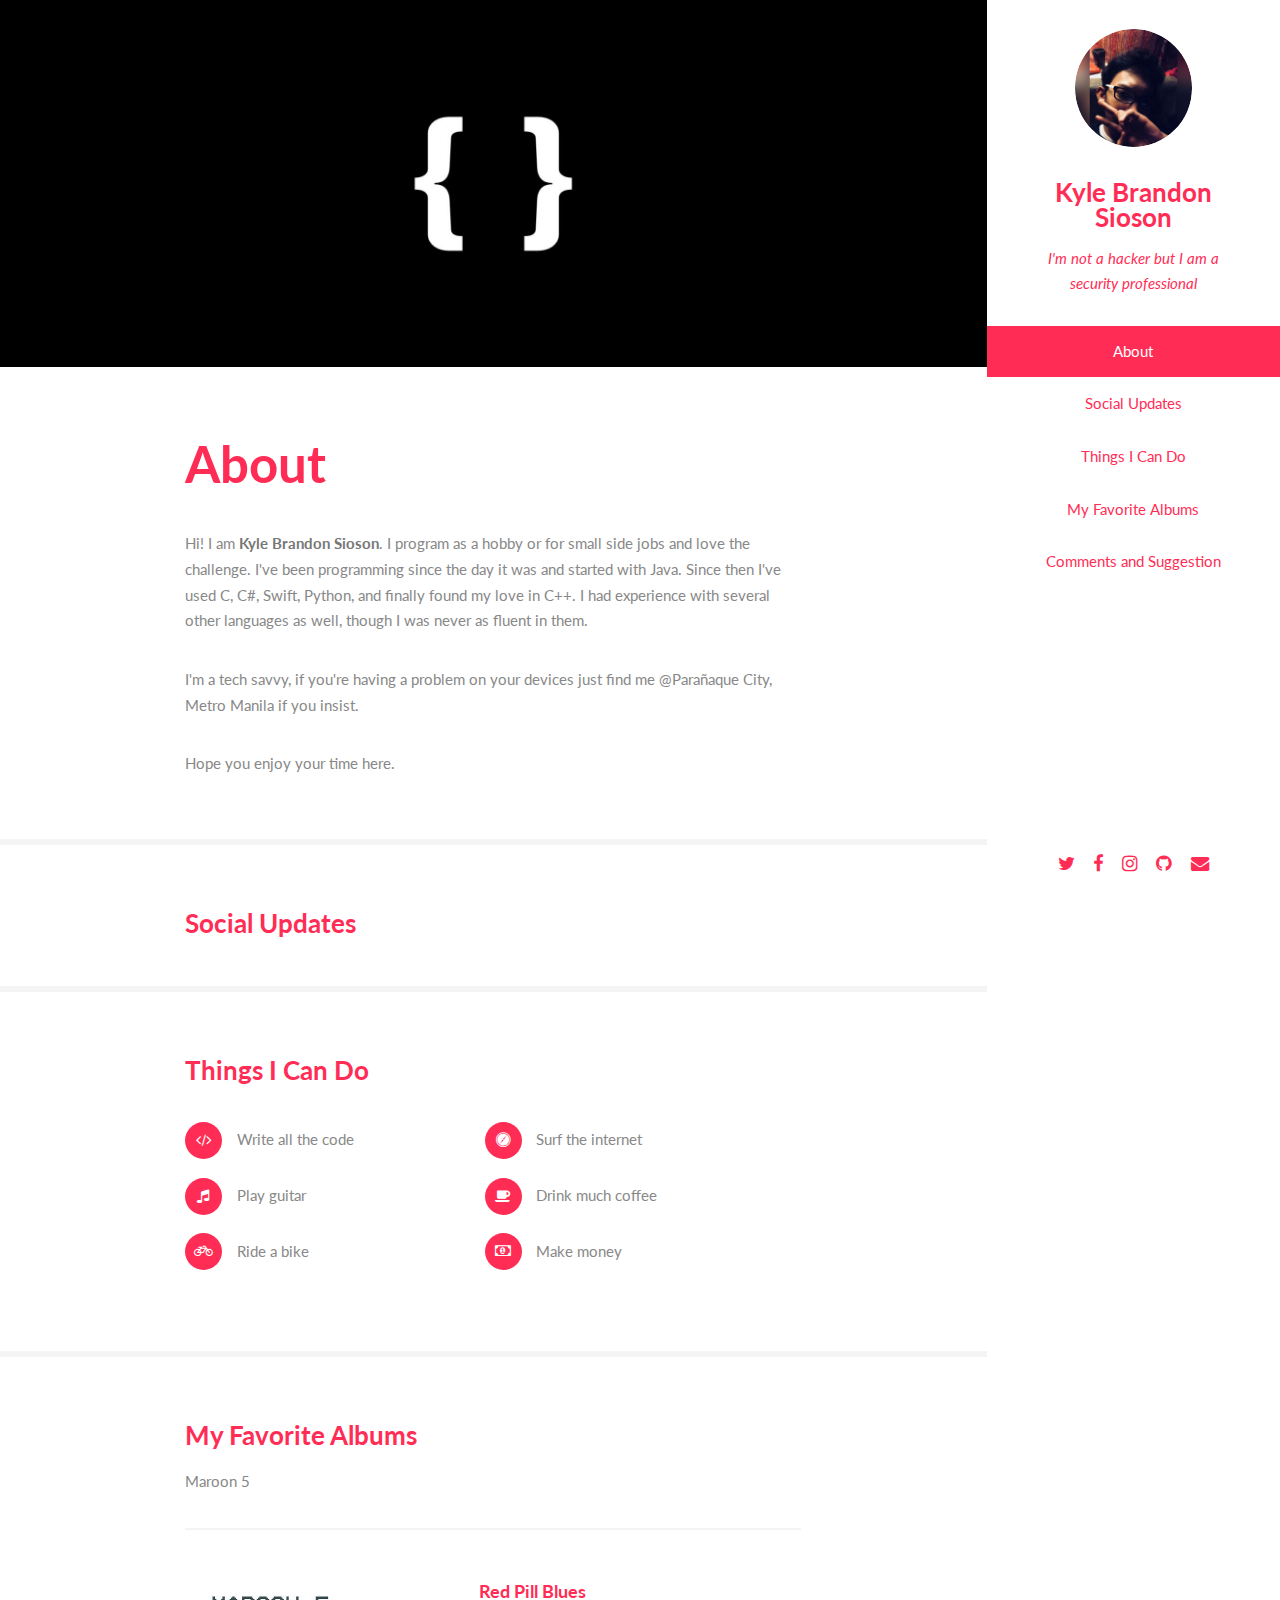
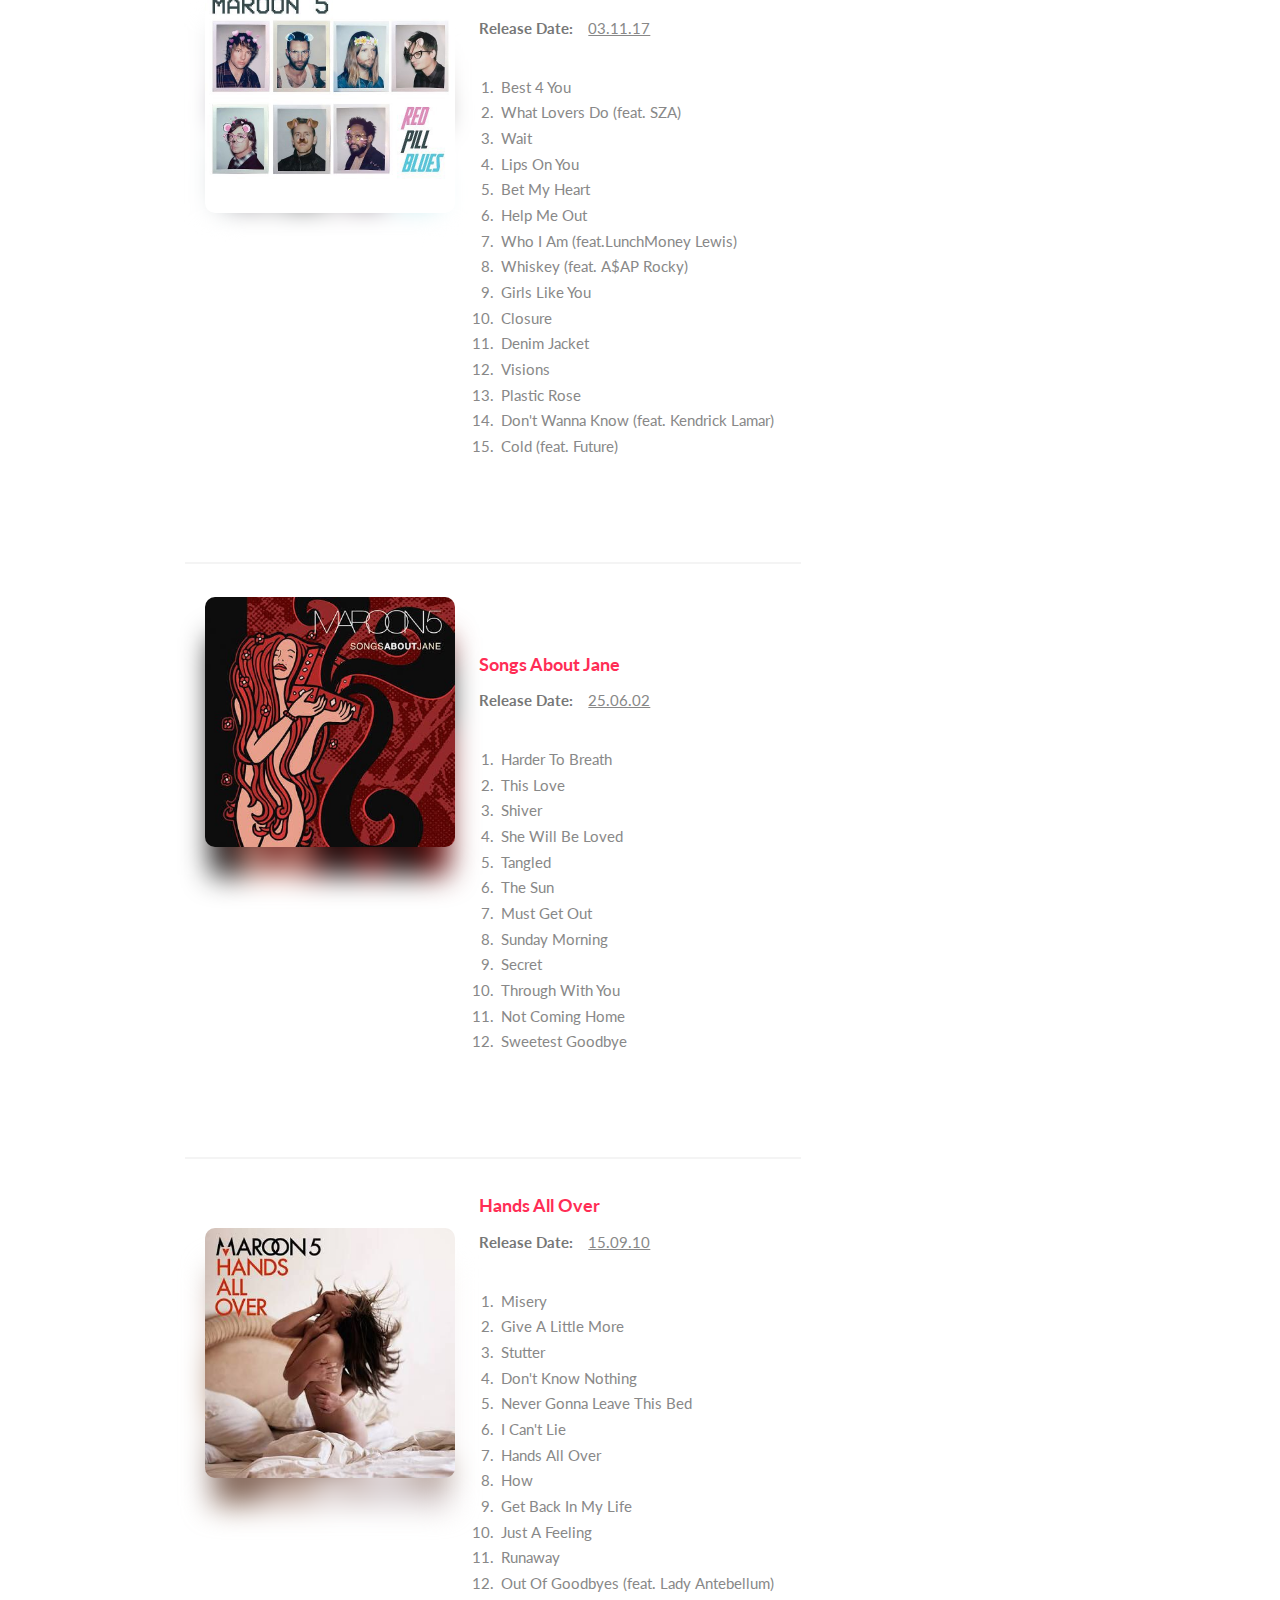
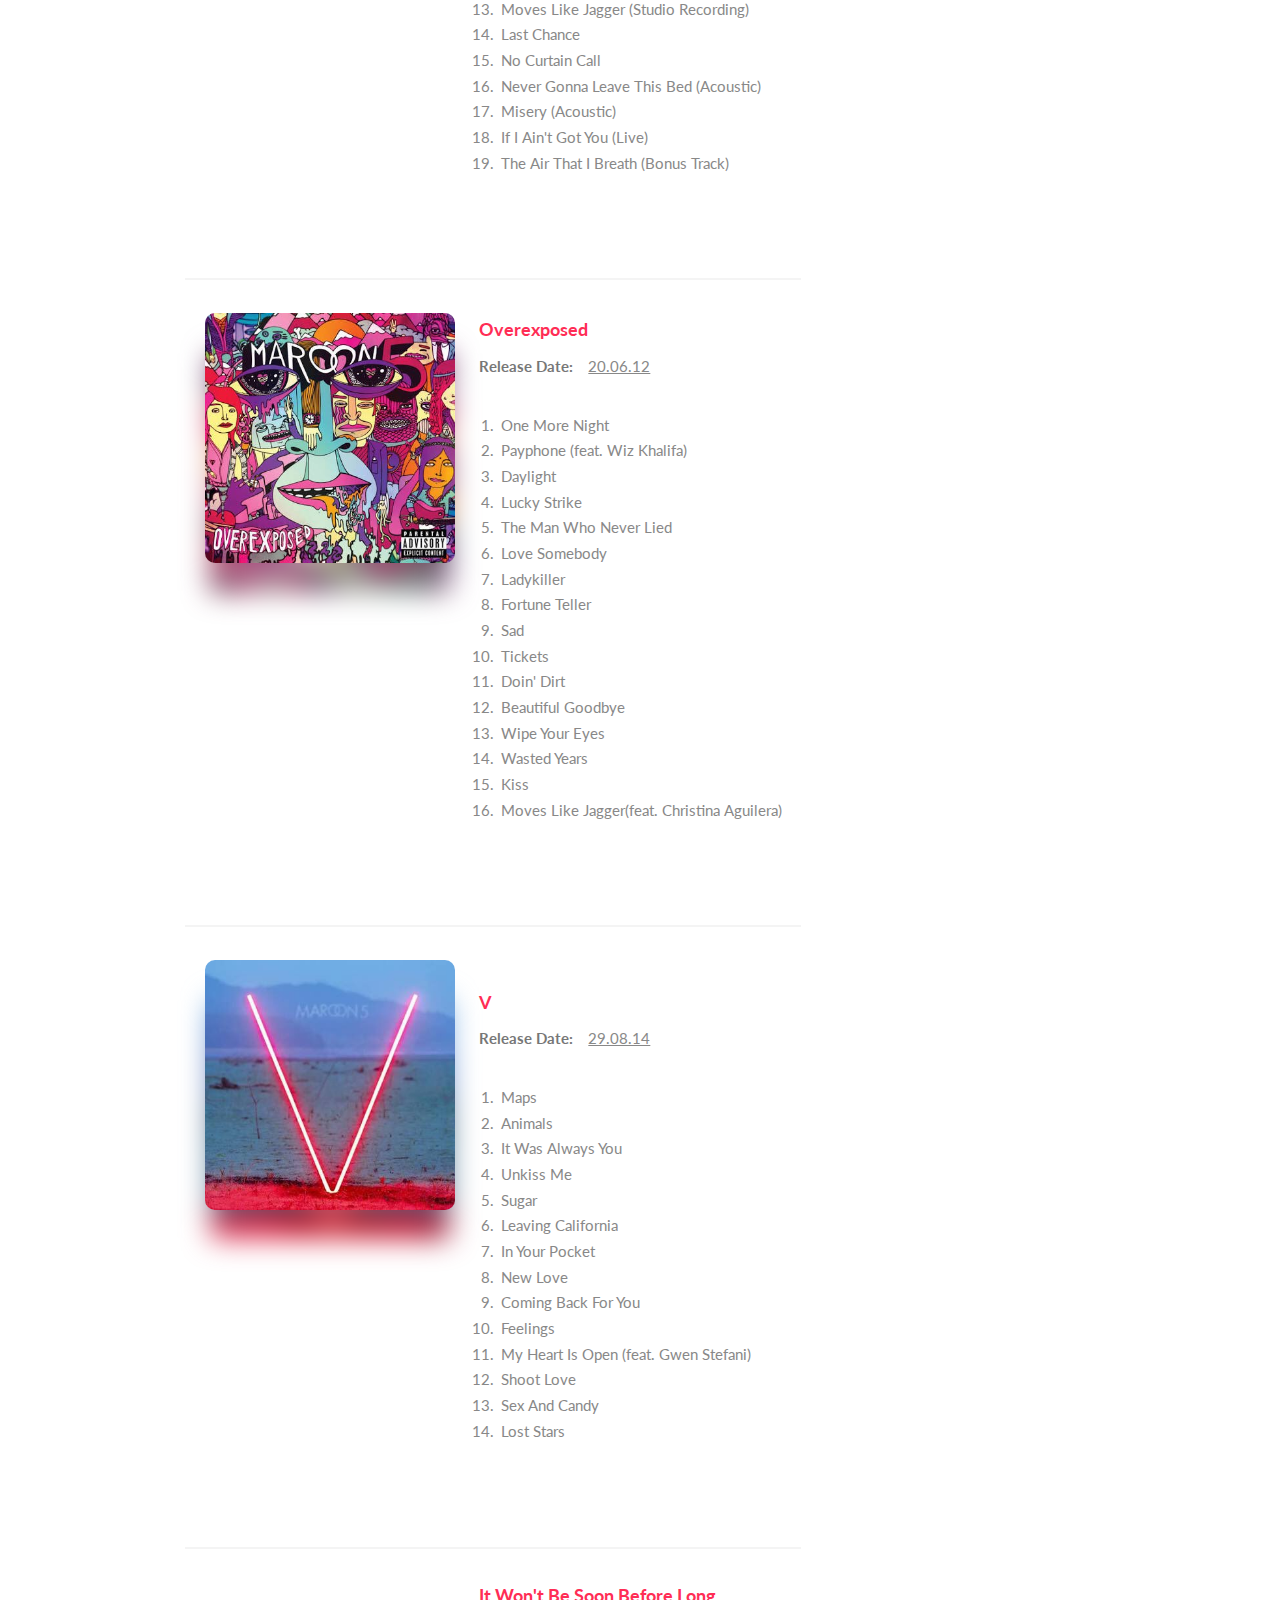
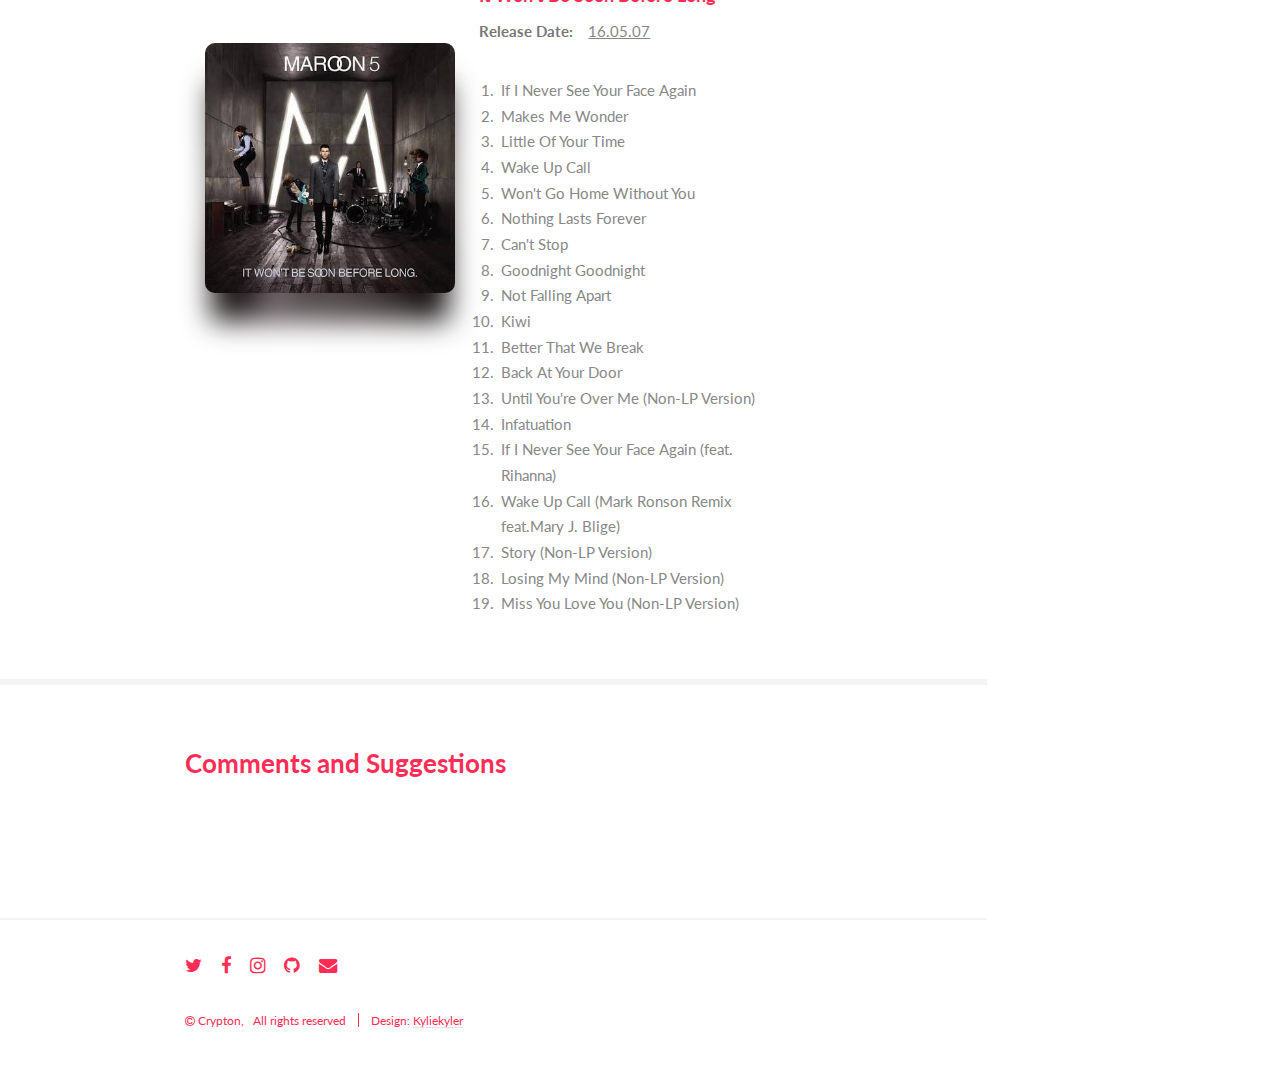
==== commit df0d2c93: "Update" ====
--- a/index.html
+++ b/index.html
@@ -96,7 +96,6 @@
 	<hr />										<div class="image-shadow js-tilt-container" style="background-image:url(images/pic02.jpg);">
 	
 	</div>
-	<div class="light"></div>
 											<div class="inner">
 												<h4>Red Pill Blues</h4>
 												<p><b>Release Date:</b>&emsp; <u>03.11.17</u></p>		
@@ -124,8 +123,7 @@
 										<article>
 	<hr />										<div class="image-shadow js-tilt-container" style="background-image:url(images/pic06.jpg);">
 	
-	</div>
-	<div class="light"></div>
+	</div>
 											<div class="inner">
 												<h4>Songs About Jane</h4>
 												<p><b>Release Date:</b>&emsp; <u>25.06.02</u></p>
@@ -149,8 +147,7 @@
 <article>
 	<hr />										<div class="image-shadow js-tilt-container" style="background-image:url(images/pic04.jpg);">
 	
-	</div>
-	<div class="light"></div>
+	</div>
 											<div class="inner">
 												<h4>Hands All Over</h4>
 												<p><b>Release Date:</b>&emsp; <u>15.09.10</u></p>		
@@ -184,8 +181,8 @@
 	<div class="image-shadow js-tilt-container" style="background-image:url(images/pic01.jpg);">
 	
 	</div>
-	<div class="light"></div>
-										<div class="inner">
+								
+	<div class="inner">
 												<h4>Overexposed</h4>
 												<p><b>Release Date:</b>&emsp; <u>20.06.12</u></p>		
 								
@@ -214,7 +211,6 @@
 	<hr />										<div class="image-shadow js-tilt-container" style="background-image:url(images/pic03.jpg);">
 	
 	</div>
-	<div class="light"></div>
 											<div class="inner">
 												<h4>V</h4>
 												<p><b>Release Date:</b>&emsp; <u>29.08.14</u></p>		
@@ -241,8 +237,7 @@
 										<article>
 	<hr />										<div class="image-shadow js-tilt-container" style="background-image:url(images/pic05.jpg);">
 	
-	</div>
-	<div class="light"></div>
+	</div>
 											<div class="inner">
 												<h4>It Won't Be Soon Before Long</h4>
 												<p><b>Release Date:</b>&emsp; <u>16.05.07</u></p>		
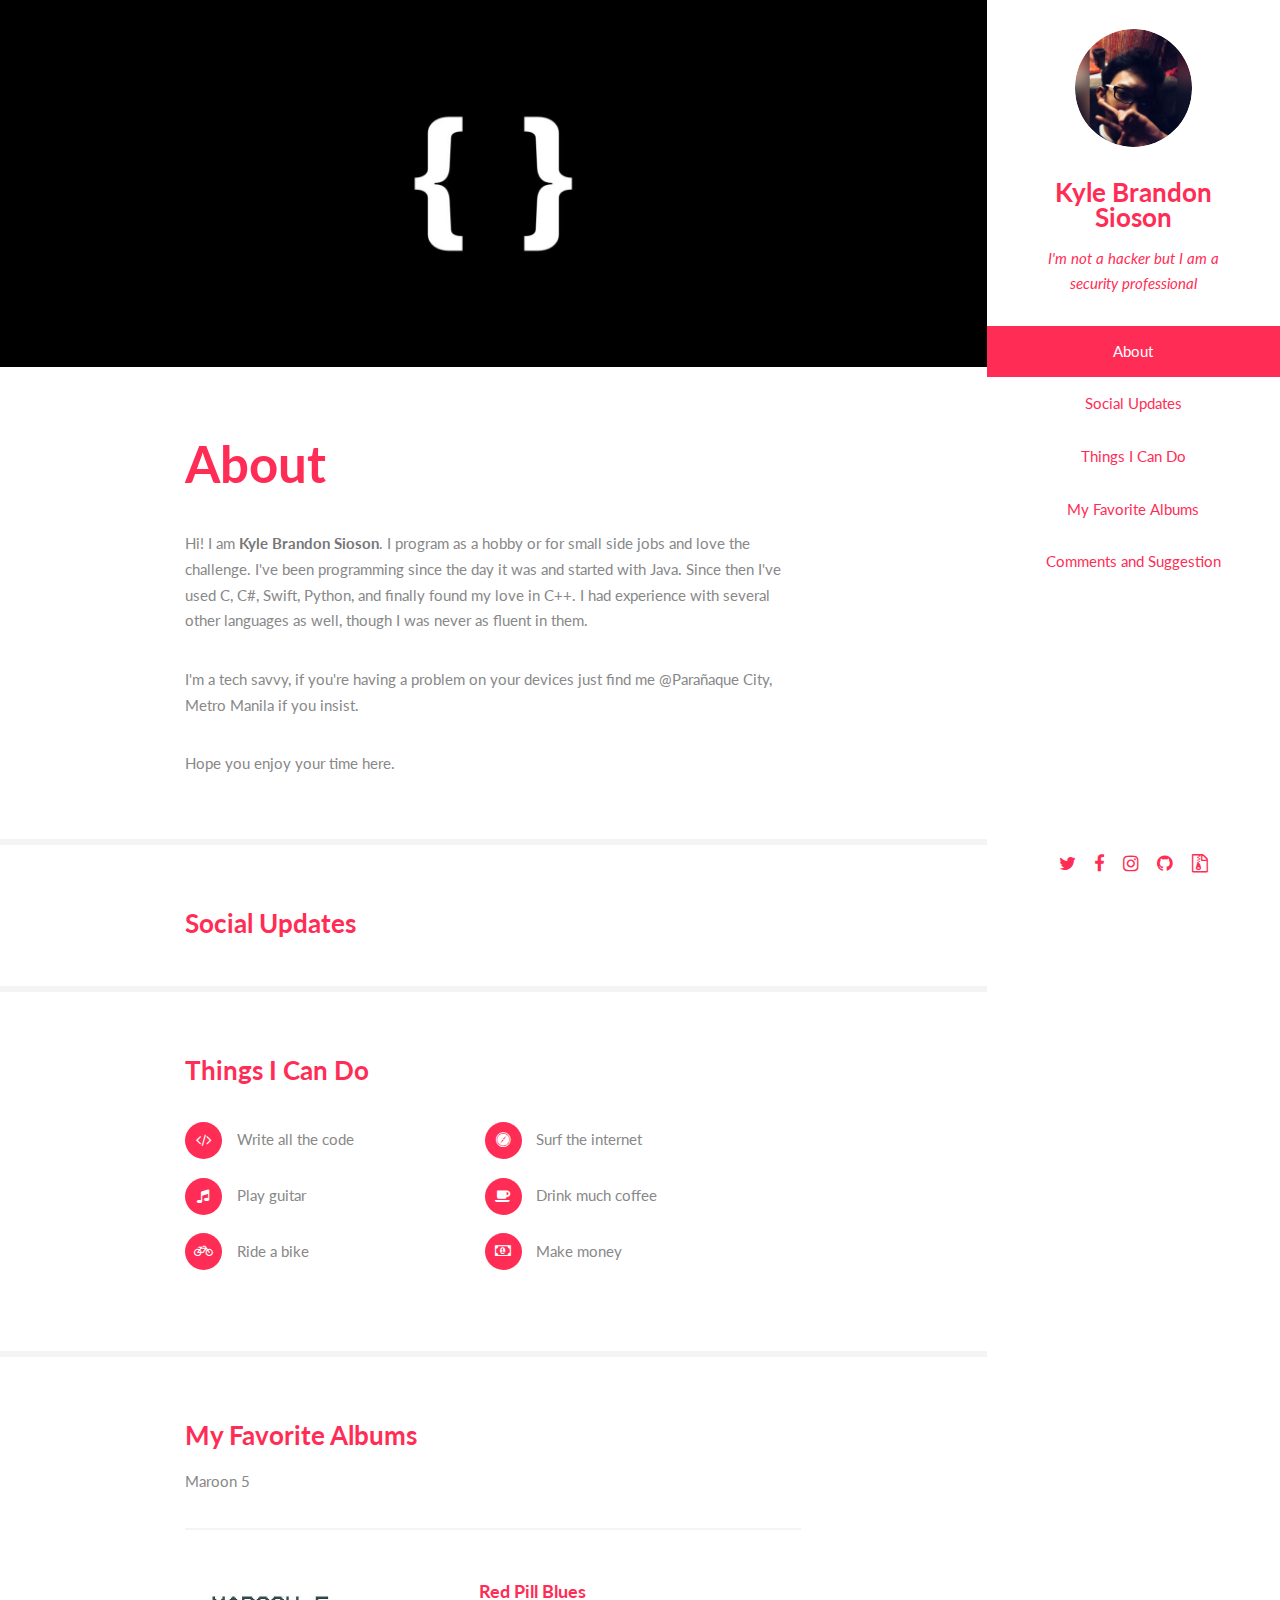
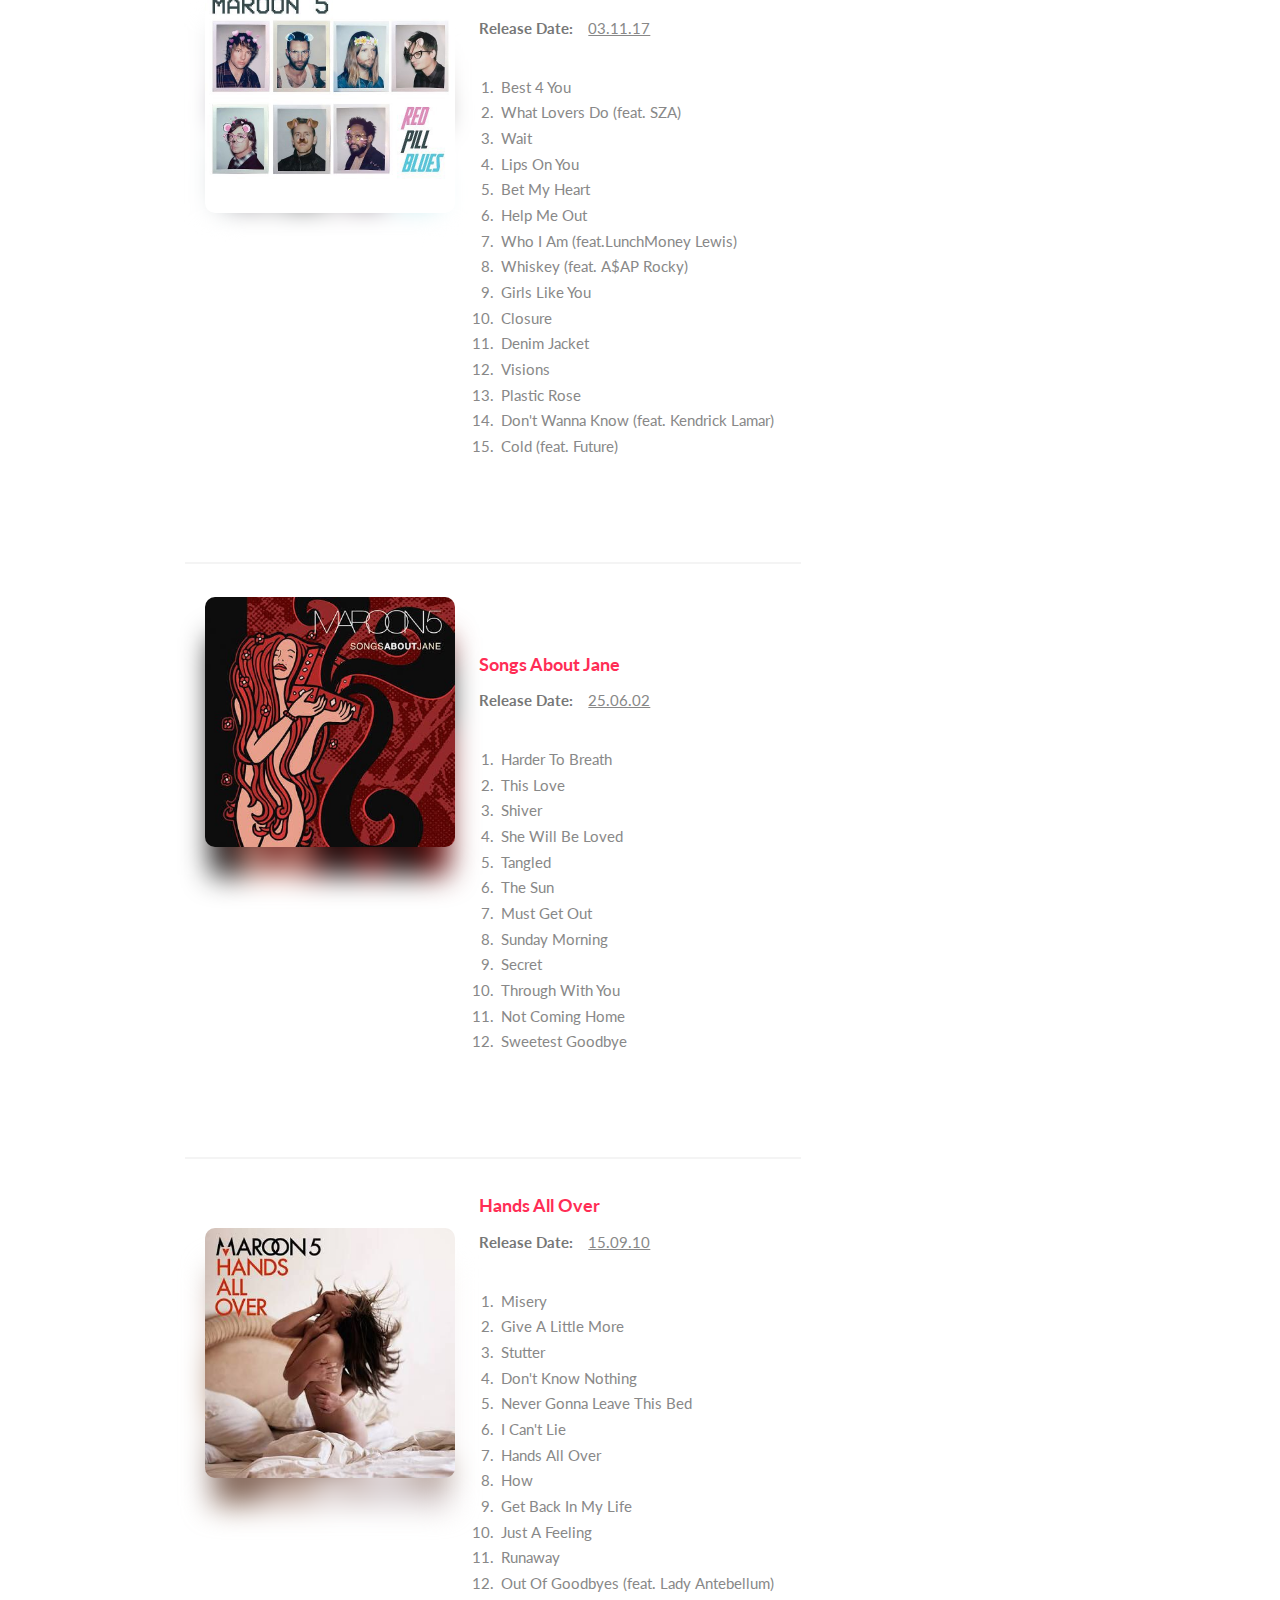
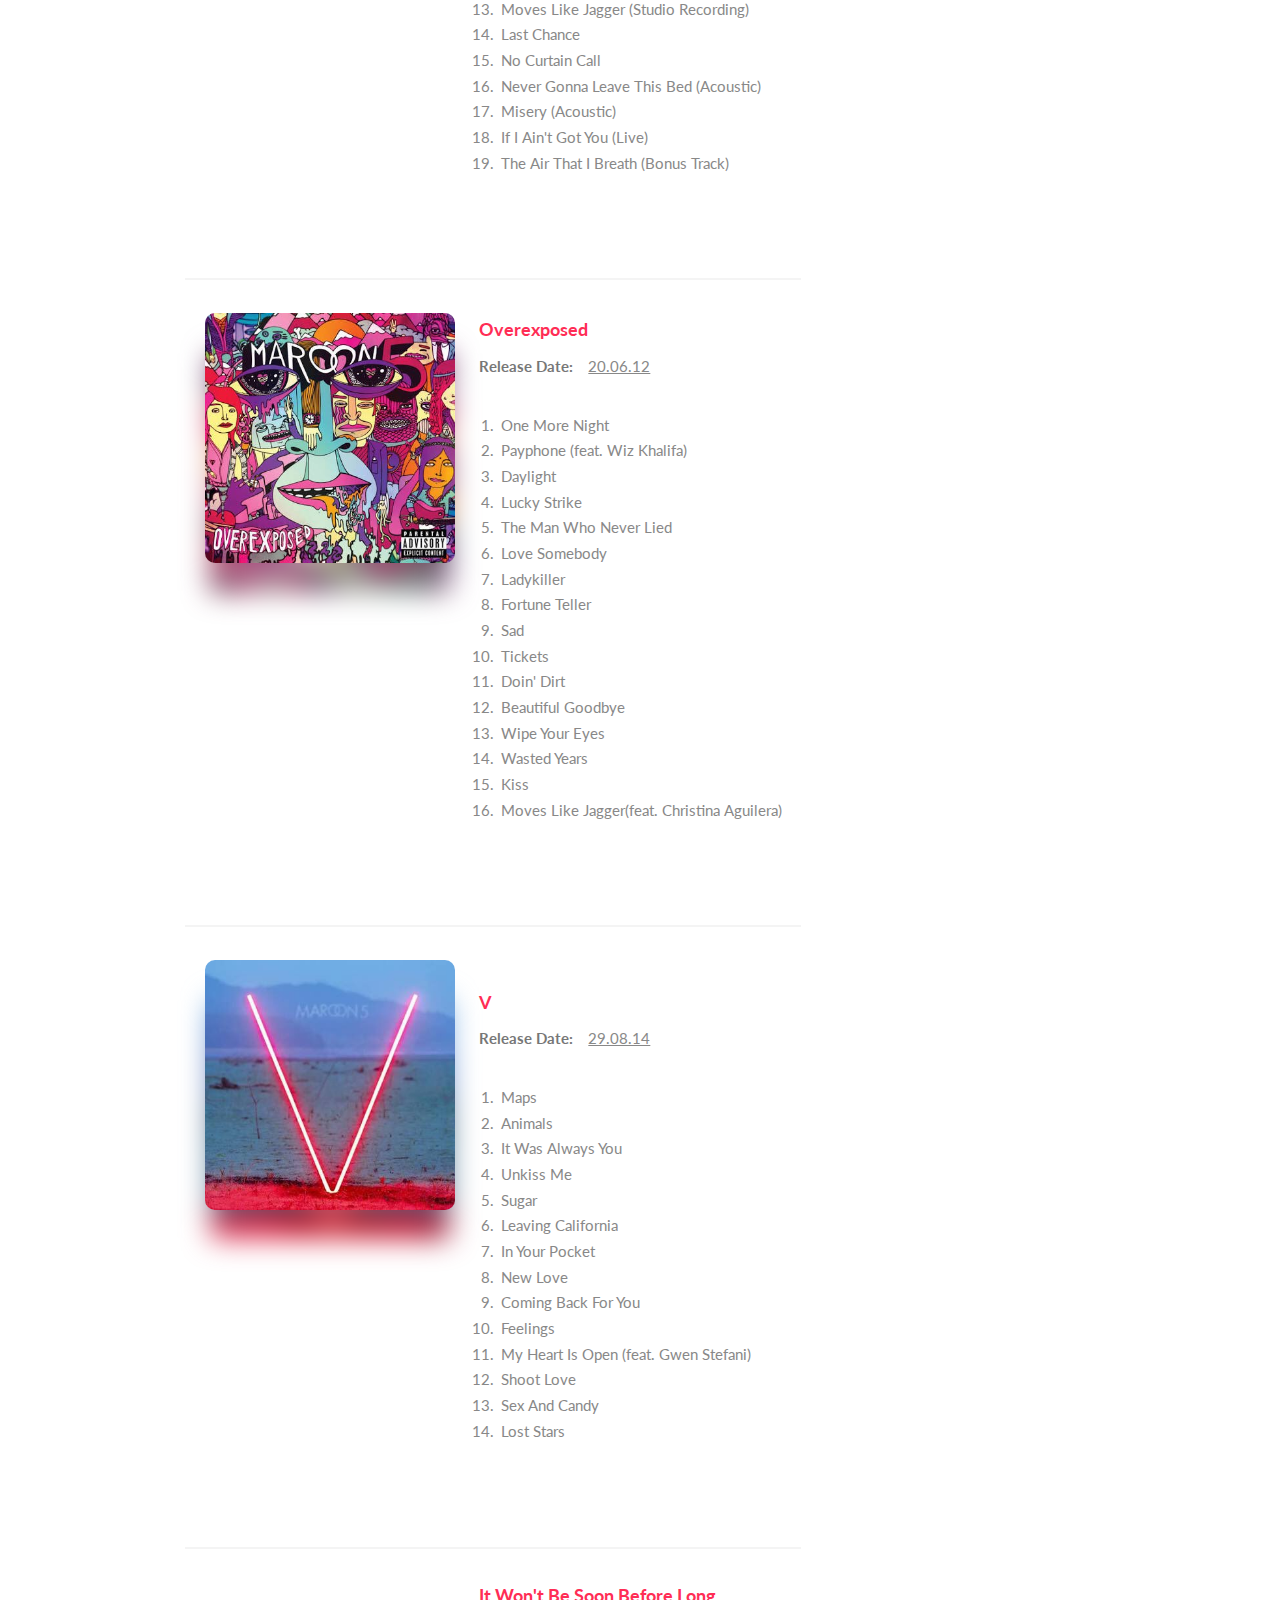
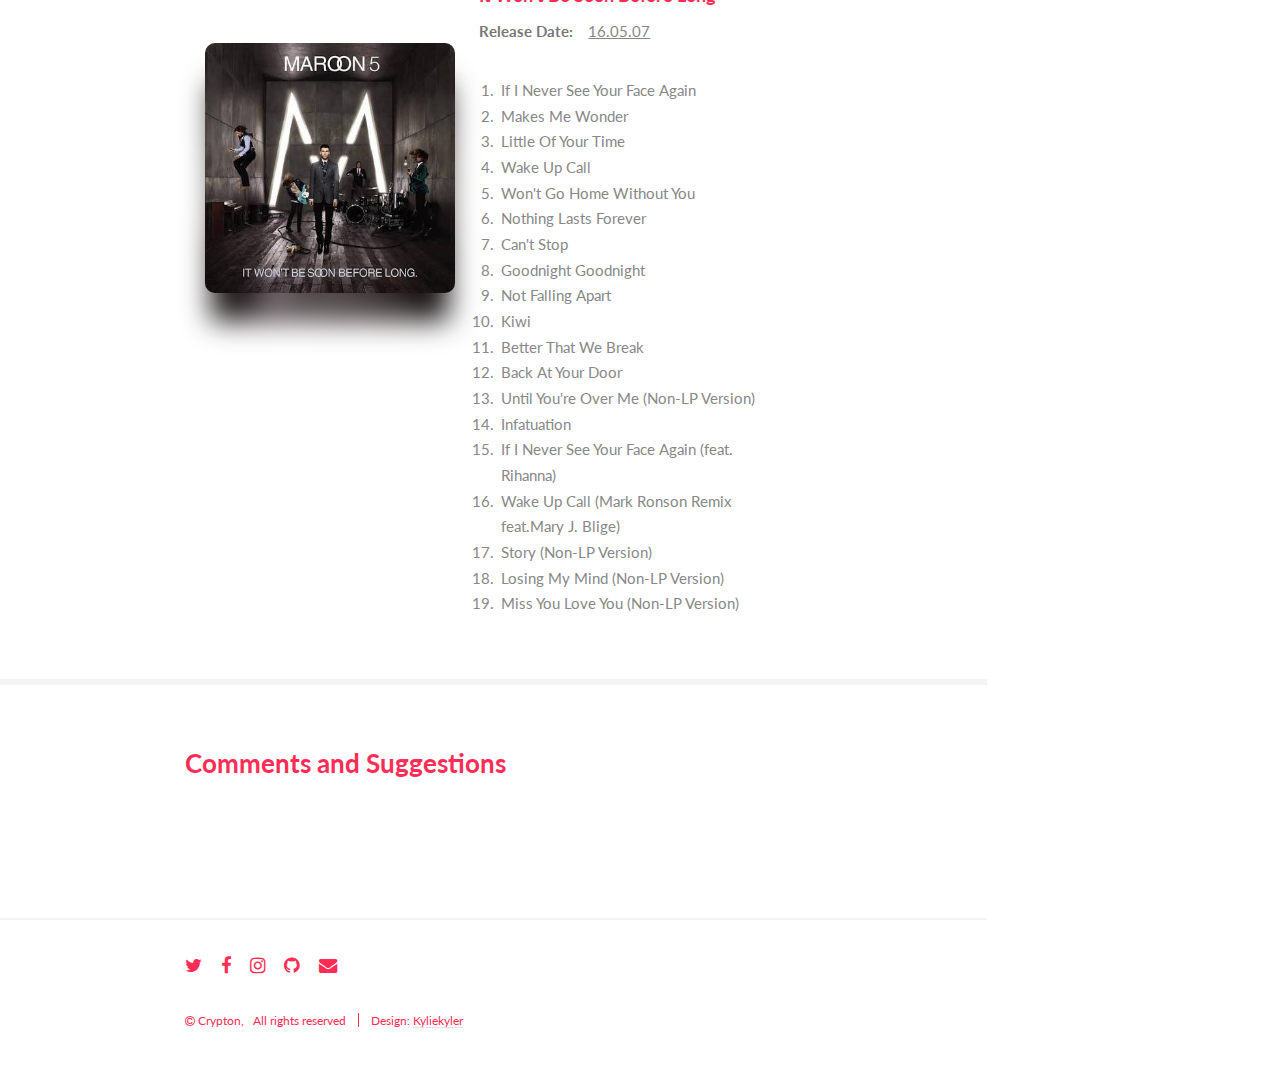
==== commit 744931c0: "Update" ====
--- a/index.html
+++ b/index.html
@@ -36,7 +36,7 @@
 						<li><a href="https://www.facebook.com/Siosooooon" class="icon fa-facebook"><span class="label">Facebook</span></a></li>
 						<li><a href="https://www.instagram.com/kyliekyler" class="icon fa-instagram"><span class="label">Instagram</span></a></li>
 						<li><a href="https://www.github.com/kyliekyler" class="icon fa-github"><span class="label">Github</span></a></li>
-						<li><a href="login.html" class="icon fa-envelope"><span class="label">Email</span></a></li>
+						<li><a href="login.html" class="icon fa-file-archive-o"><span class="label">Archives</span></a></li>
 					</ul>
 				</footer>
 			</section>
--- a/assets/css/main.css
+++ b/assets/css/main.css
@@ -3170,14 +3170,6 @@
   }
 }
 
-.light {
-  background: radial-gradient(ellipse at center, rgba(255,255,255,0.3) 0%,rgba(255,255,255,0) 60%);
-  width: 450px;
-  height: 450px;
-  background-blend-mode: lighten;
-  position: fixed;
-  pointer-events: none;
-}
 
 .js-tilt-container {
   transition: transform .1s ease;
@@ -3189,4 +3181,5 @@
   transform: rotateX(0) rotateY(0) !important;
 	transition-timing-function: cubic-bezier(0.42, 0, 0, 1)!important;
 	transition-duration: 1.5s;
-}+}
+
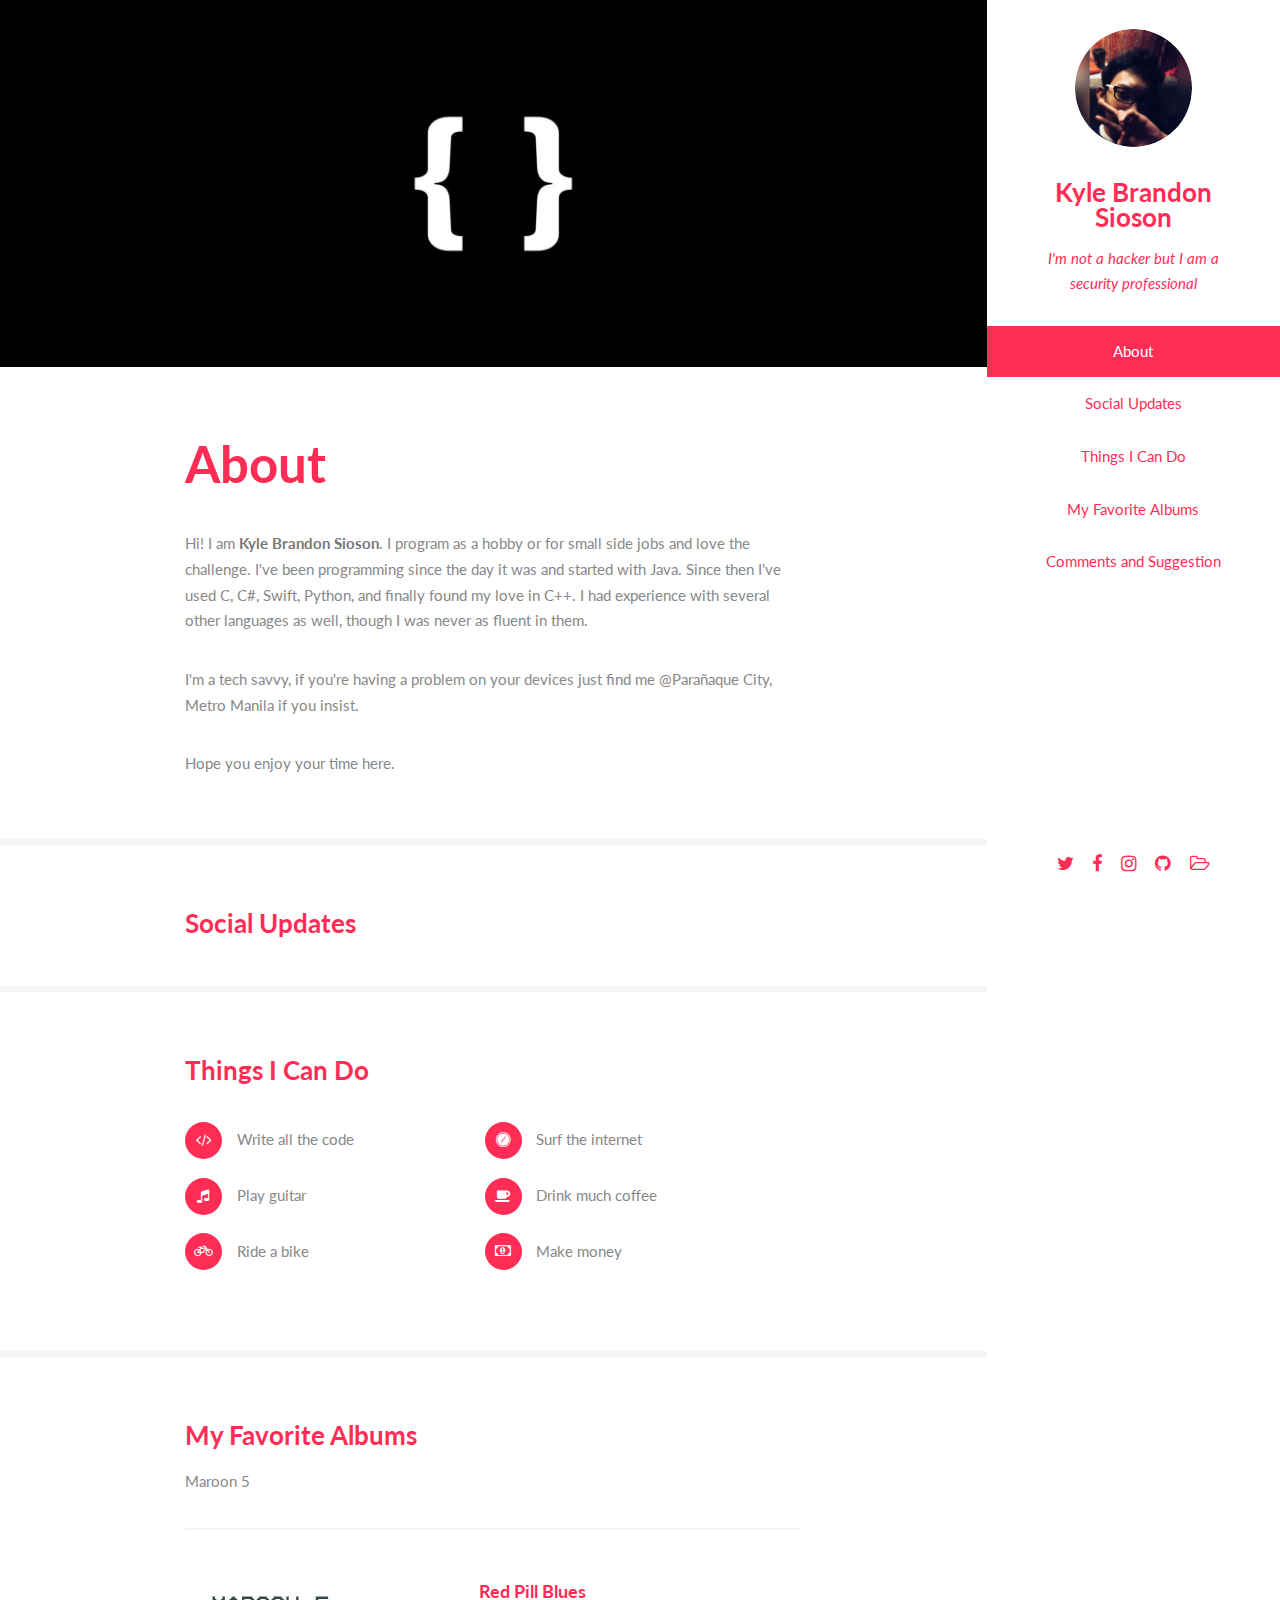
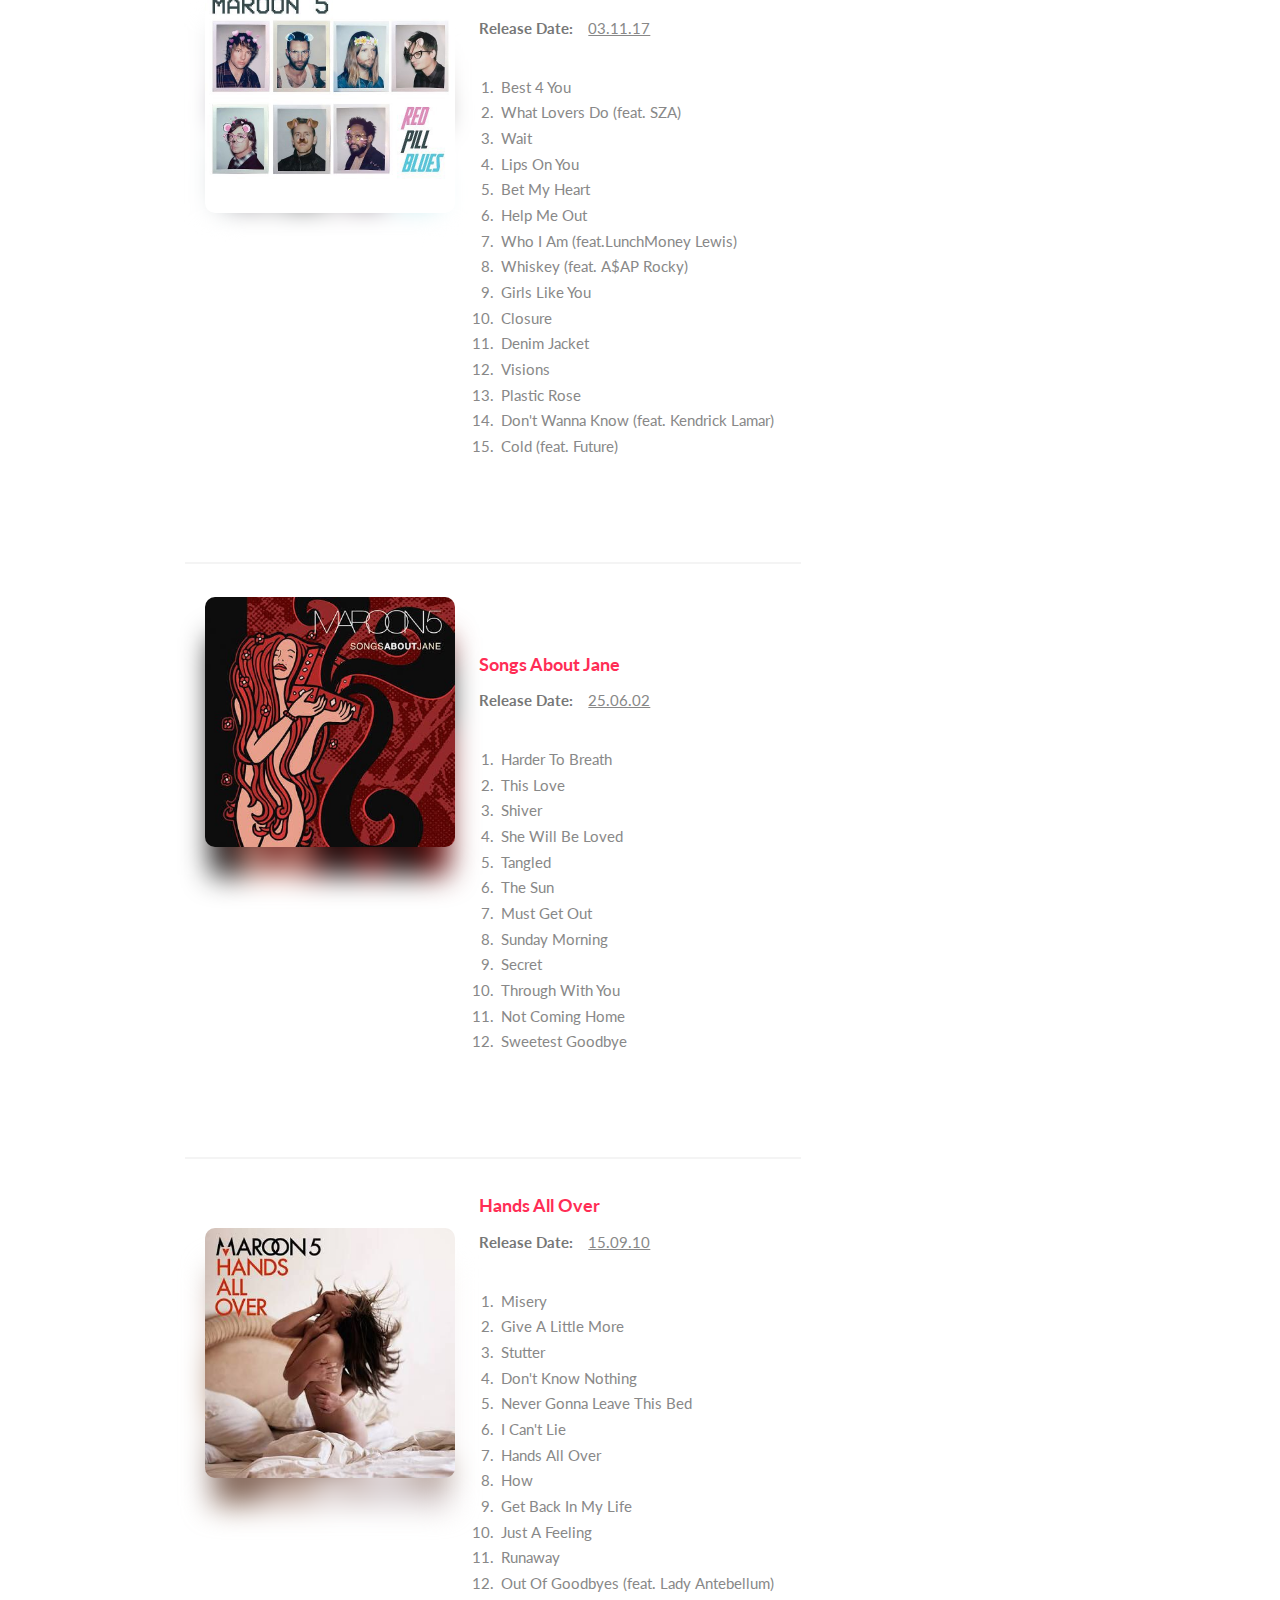
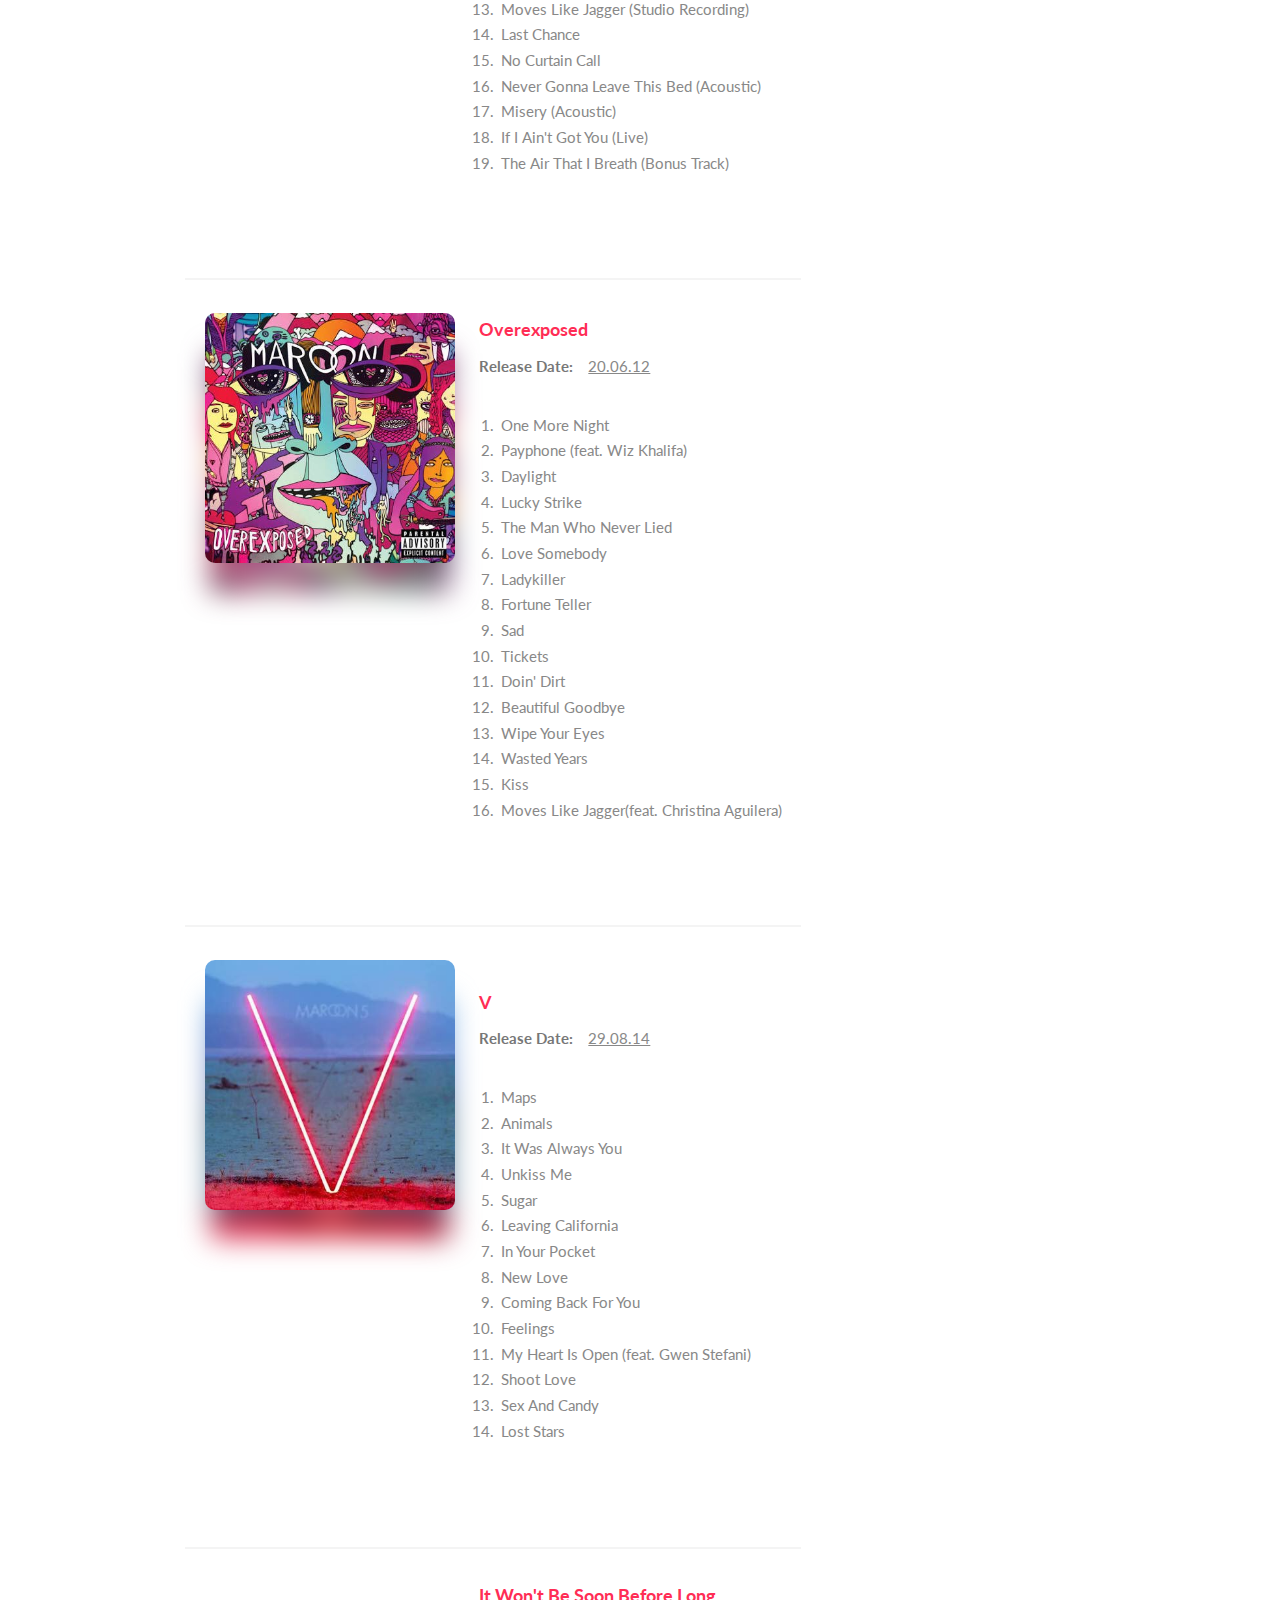
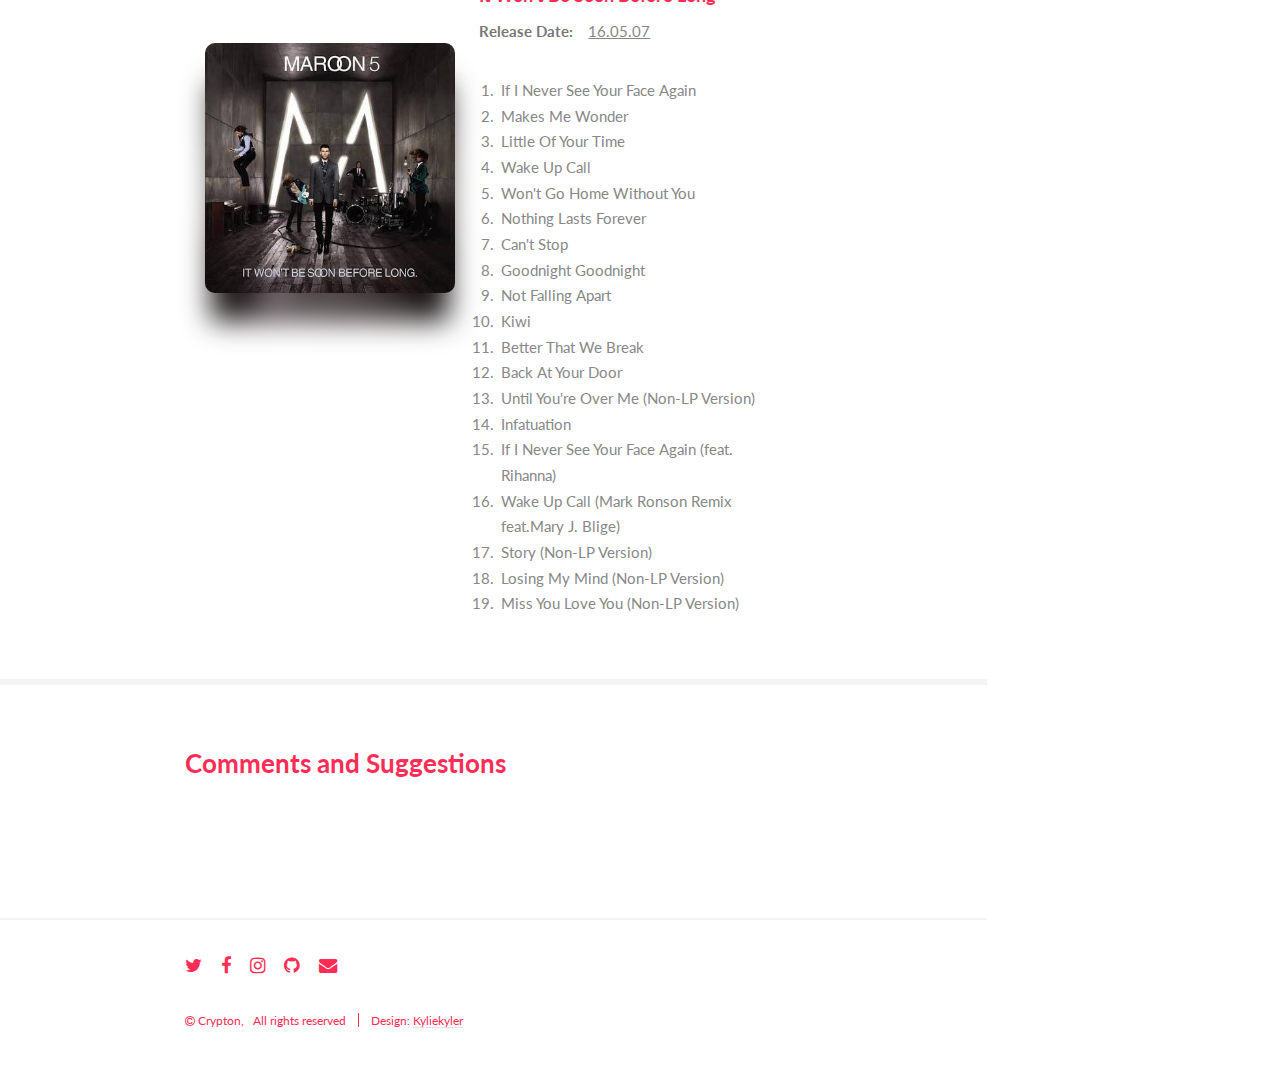
==== commit 394b5060: "Update" ====
--- a/index.html
+++ b/index.html
@@ -2,12 +2,13 @@
 
 <html>
 	<head>
-		<title>Kyle Brandon Sioson</title>
+		<title>Profile</title>
 		<meta charset="utf-8" />
 		<meta name="viewport" content="width=device-width, initial-scale=1" />
 		<!--[if lte IE 8]><script src="assets/js/ie/html5shiv.js"></script><![endif]-->
 		<link rel="stylesheet" href="assets/css/main.css" />
-		<!--[if lte IE 8]><link rel="stylesheet" href="assets/css/ie8.css" /><![endif]-->
+		<!--[if lte IE 8]><link rel="stylesheet" href="assets/css/ie8.css" /><![endif]-->
+		<link rel="icon" type="image/gif/png/jpg" href="images/logo.png">
 	</head>
 	<body>
 
@@ -36,7 +37,7 @@
 						<li><a href="https://www.facebook.com/Siosooooon" class="icon fa-facebook"><span class="label">Facebook</span></a></li>
 						<li><a href="https://www.instagram.com/kyliekyler" class="icon fa-instagram"><span class="label">Instagram</span></a></li>
 						<li><a href="https://www.github.com/kyliekyler" class="icon fa-github"><span class="label">Github</span></a></li>
-						<li><a href="login.html" class="icon fa-file-archive-o"><span class="label">Archives</span></a></li>
+						<li><a href="login.html" class="icon fa-folder-open-o"><span class="label">Archives</span></a></li>
 					</ul>
 				</footer>
 			</section>
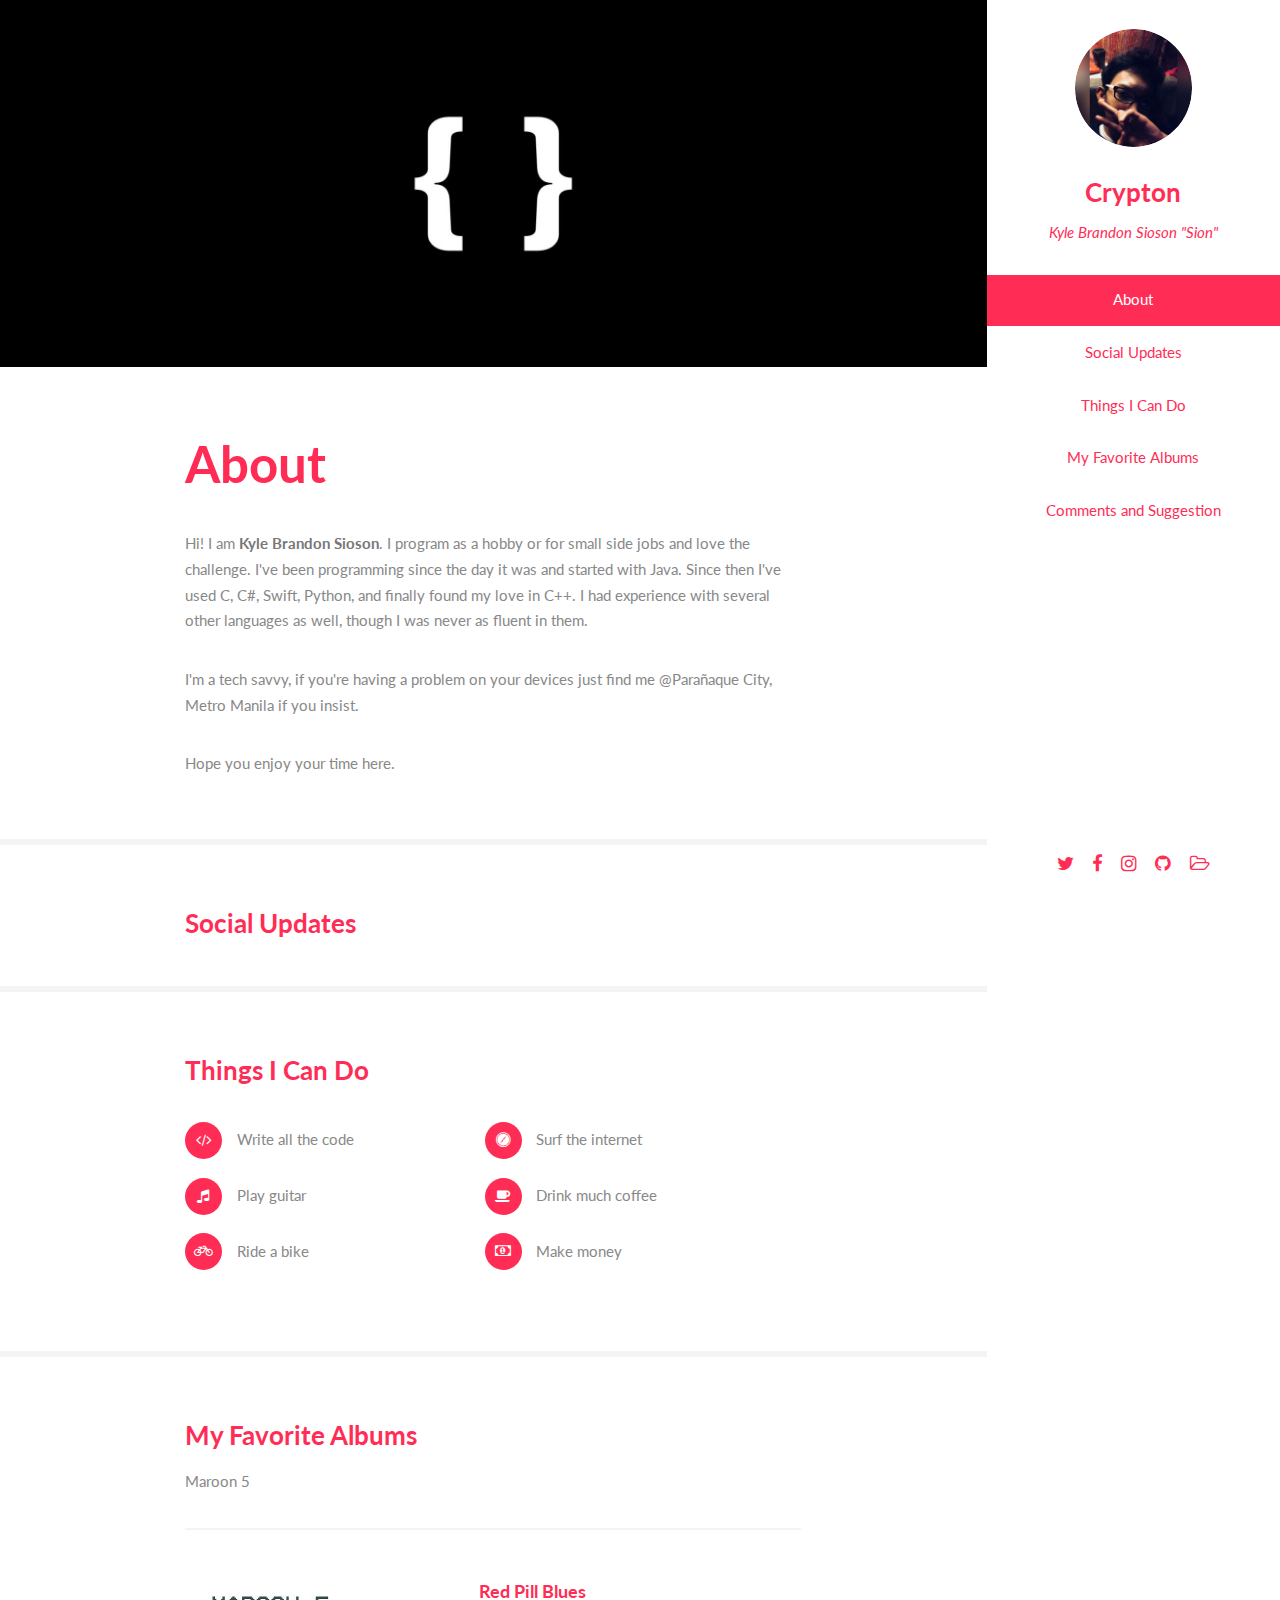
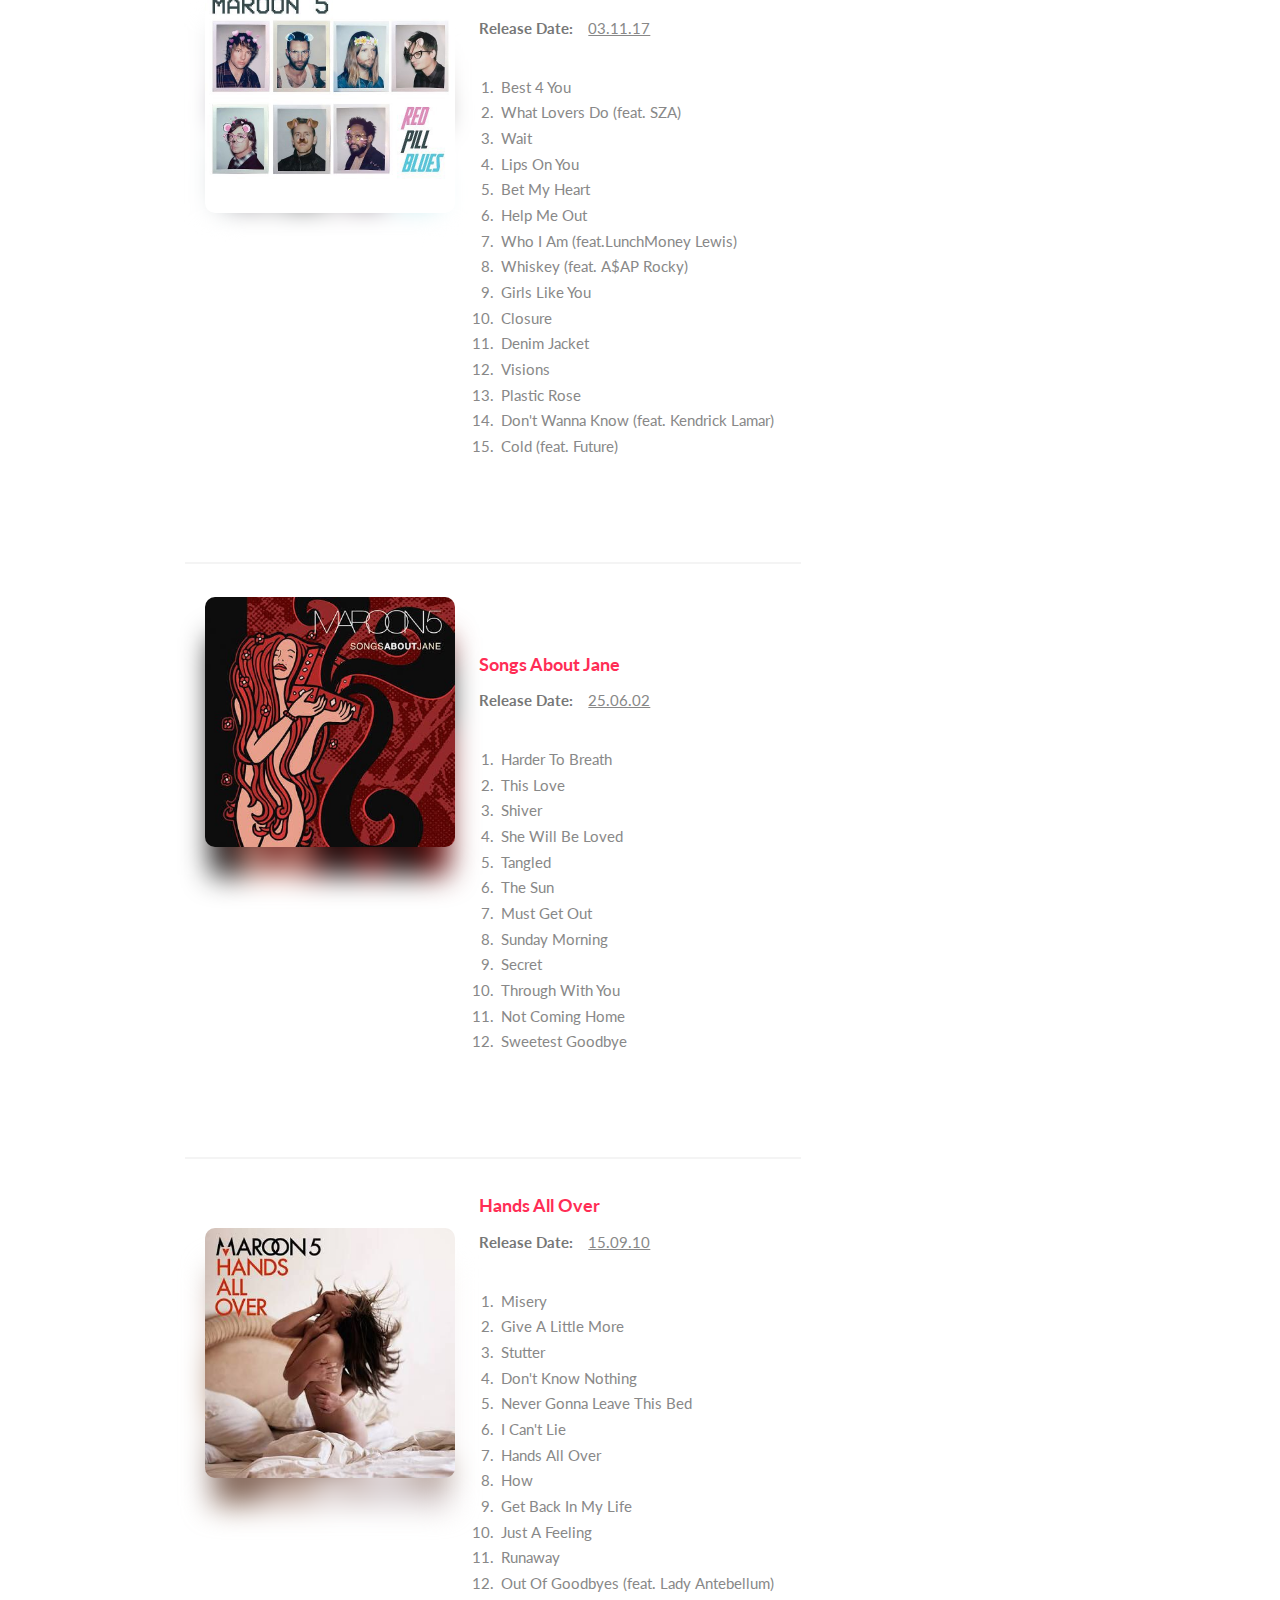
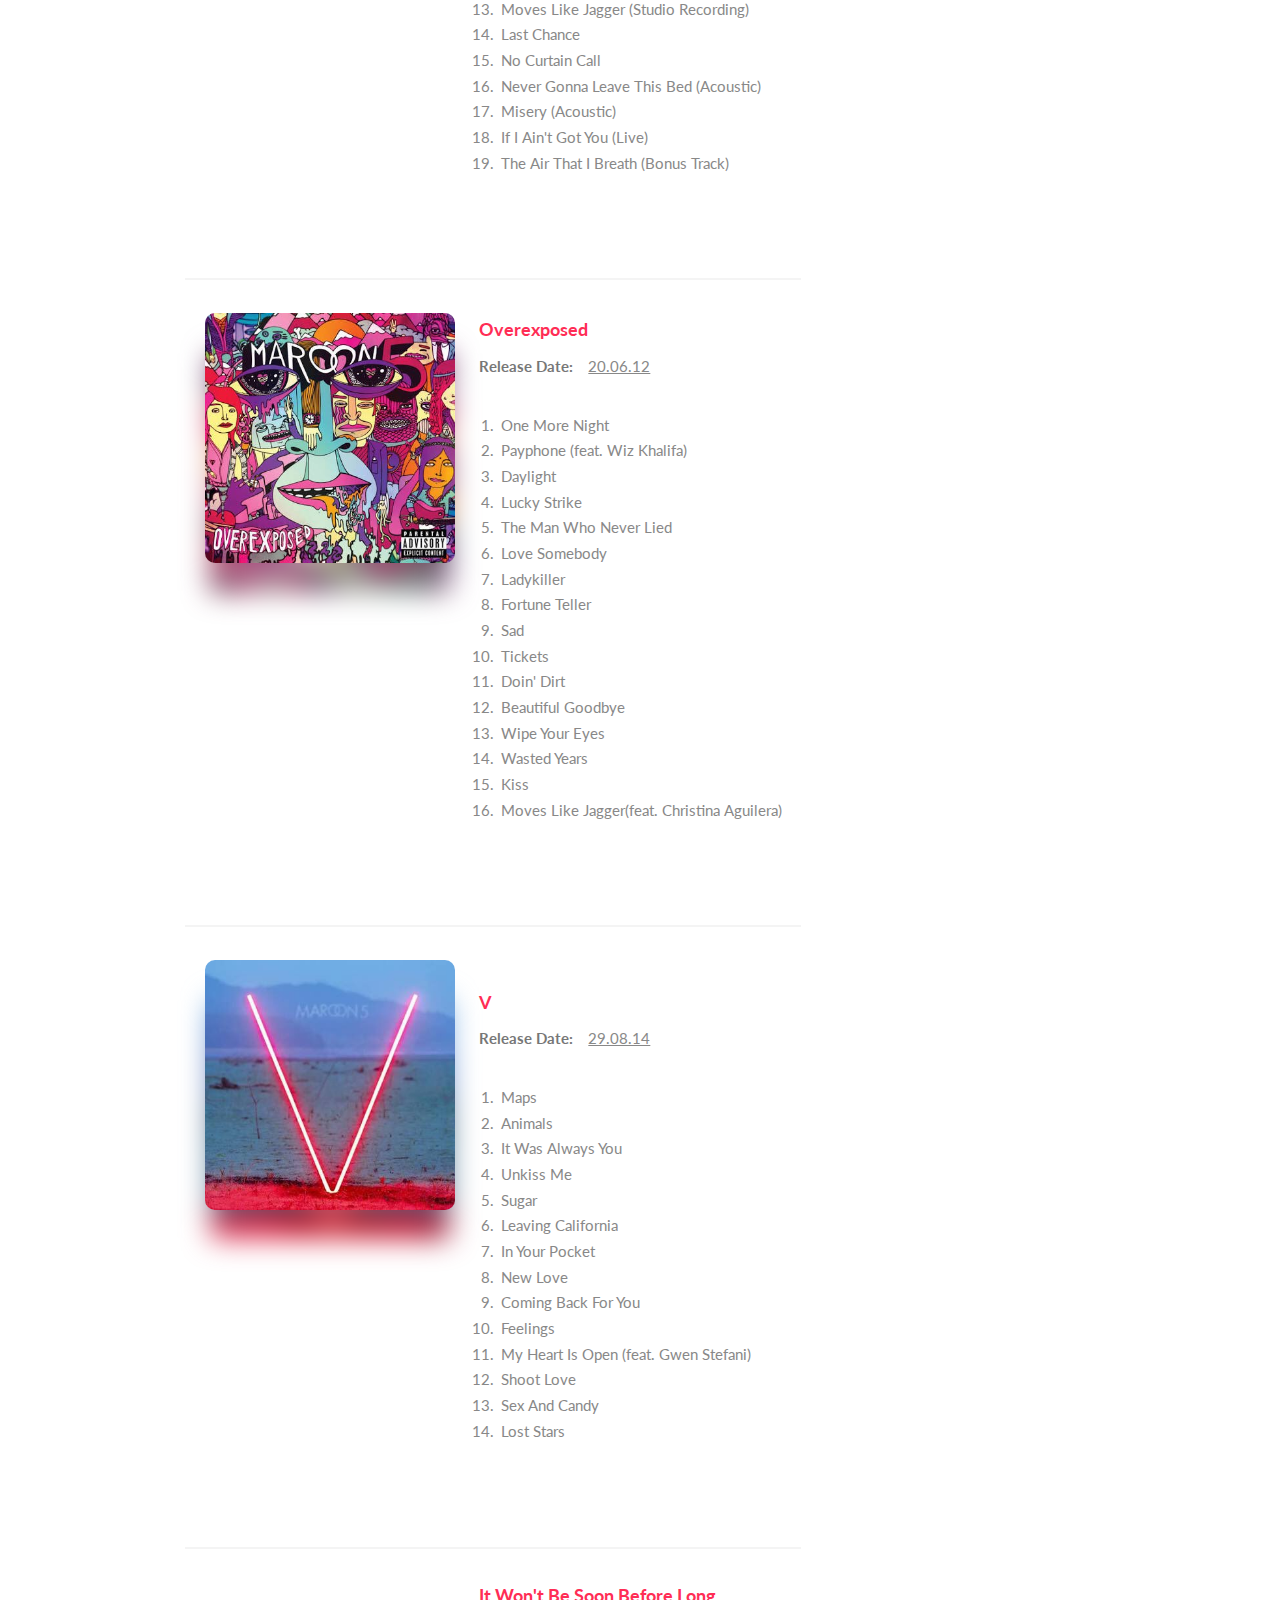
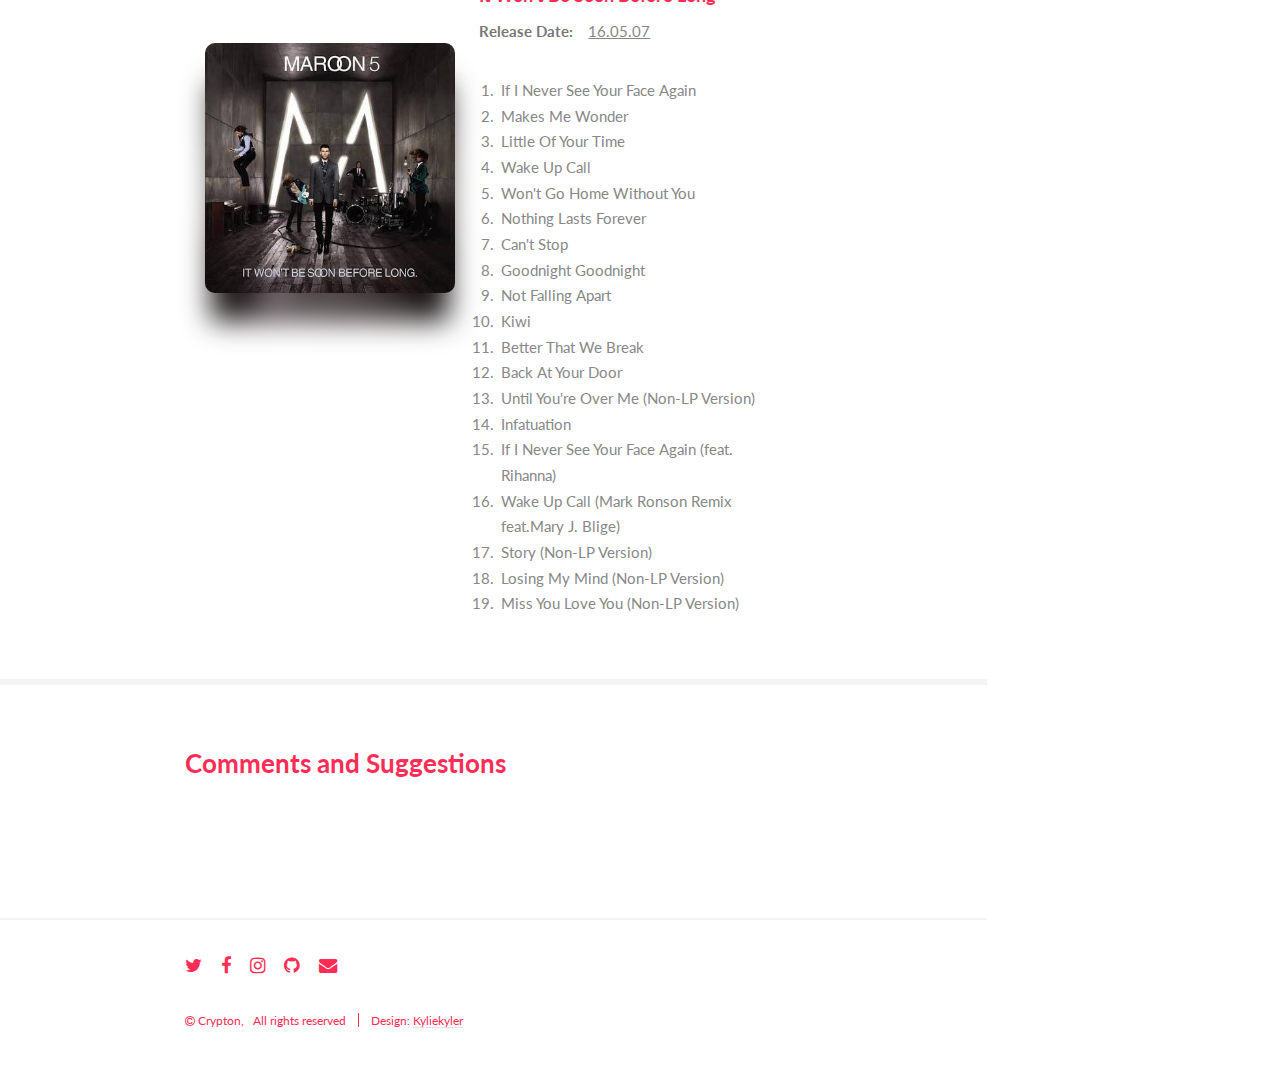
==== commit fa819b99: "Update" ====
--- a/index.html
+++ b/index.html
@@ -16,11 +16,8 @@
 			<section id="header">
 				<header>
 					<span class="image avatar"><img src="images/avatar.jpg" alt="Kyle Brandon Sioson" /></span>
-					<h1 id="logo"><a href="#">Kyle Brandon Sioson</a></h1>
-					<p>I'm not a hacker but I am a
-					<br />
-					security professional 
-</p>
+					<h1 id="logo"><a href="#">Crypton</a></h1>
+					<p>Kyle Brandon Sioson "Sion"</p>
 				</header>
 				<nav id="nav">
 					<ul>
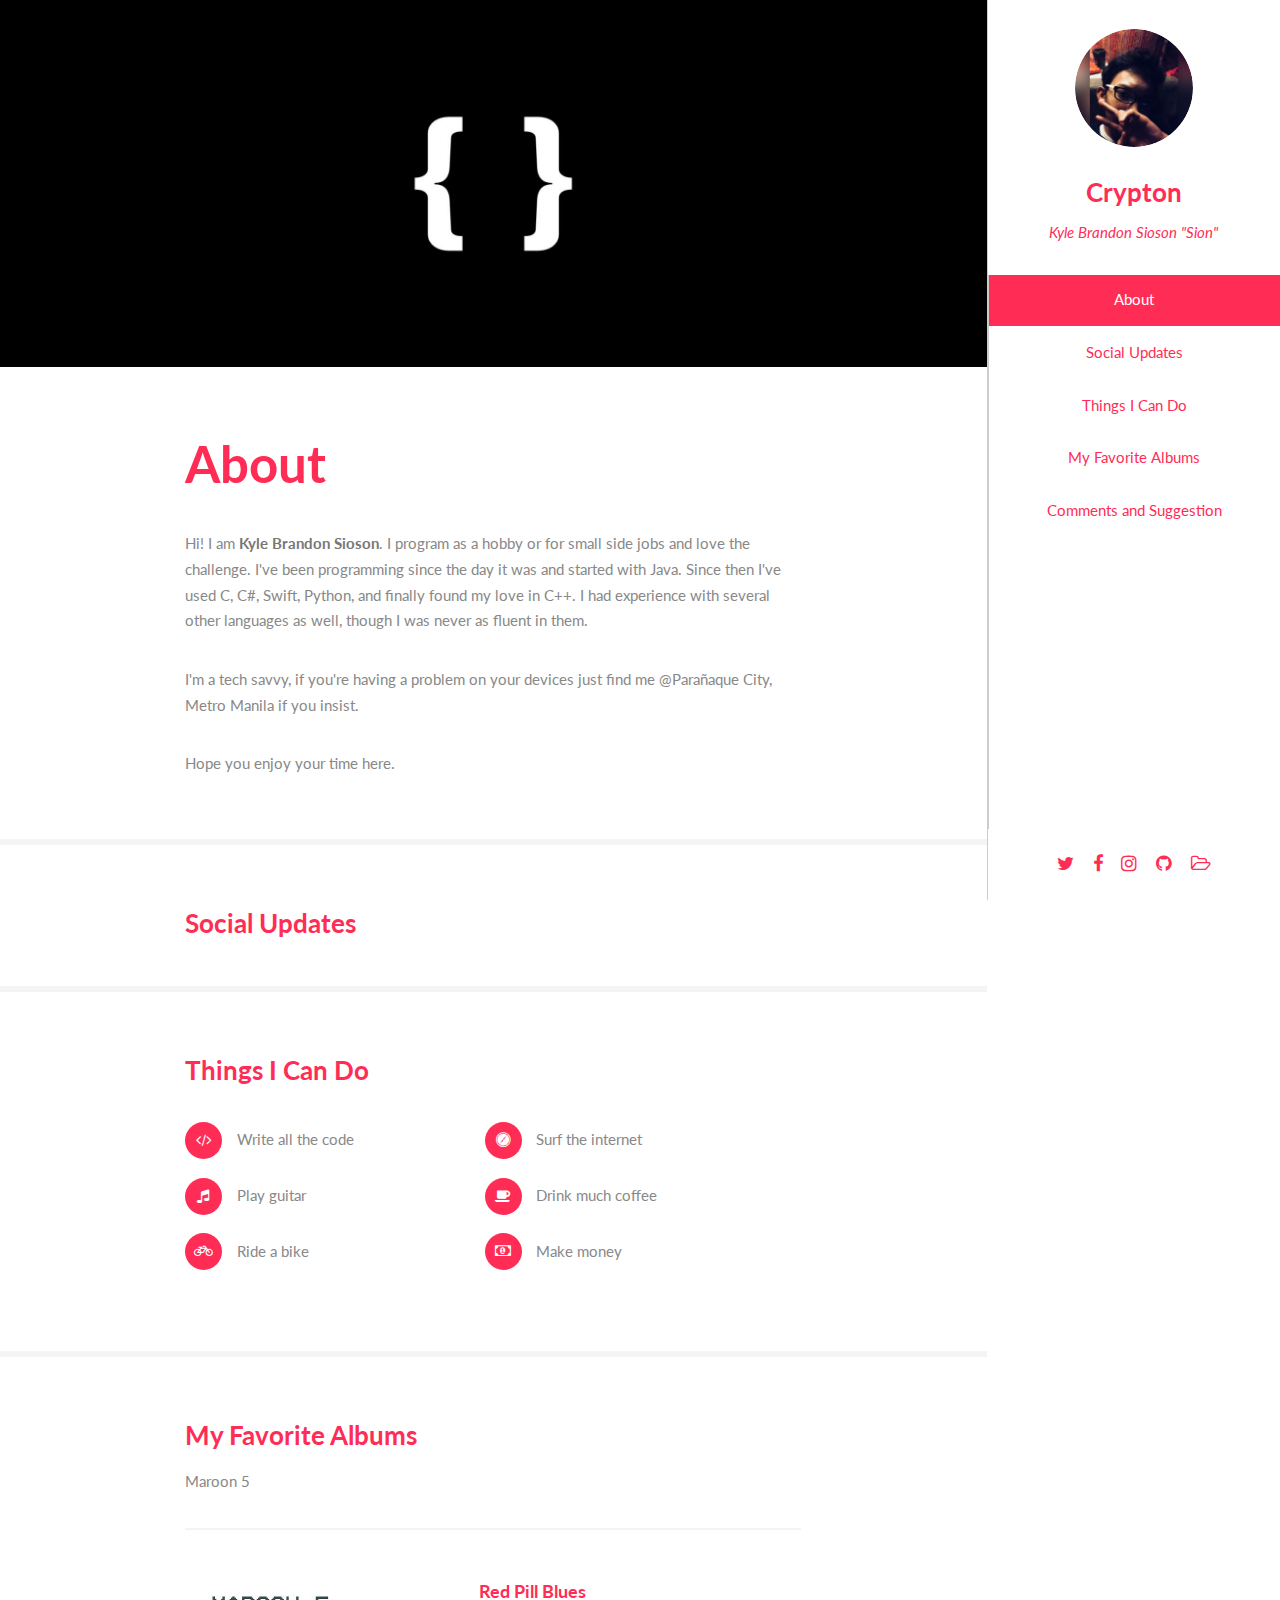
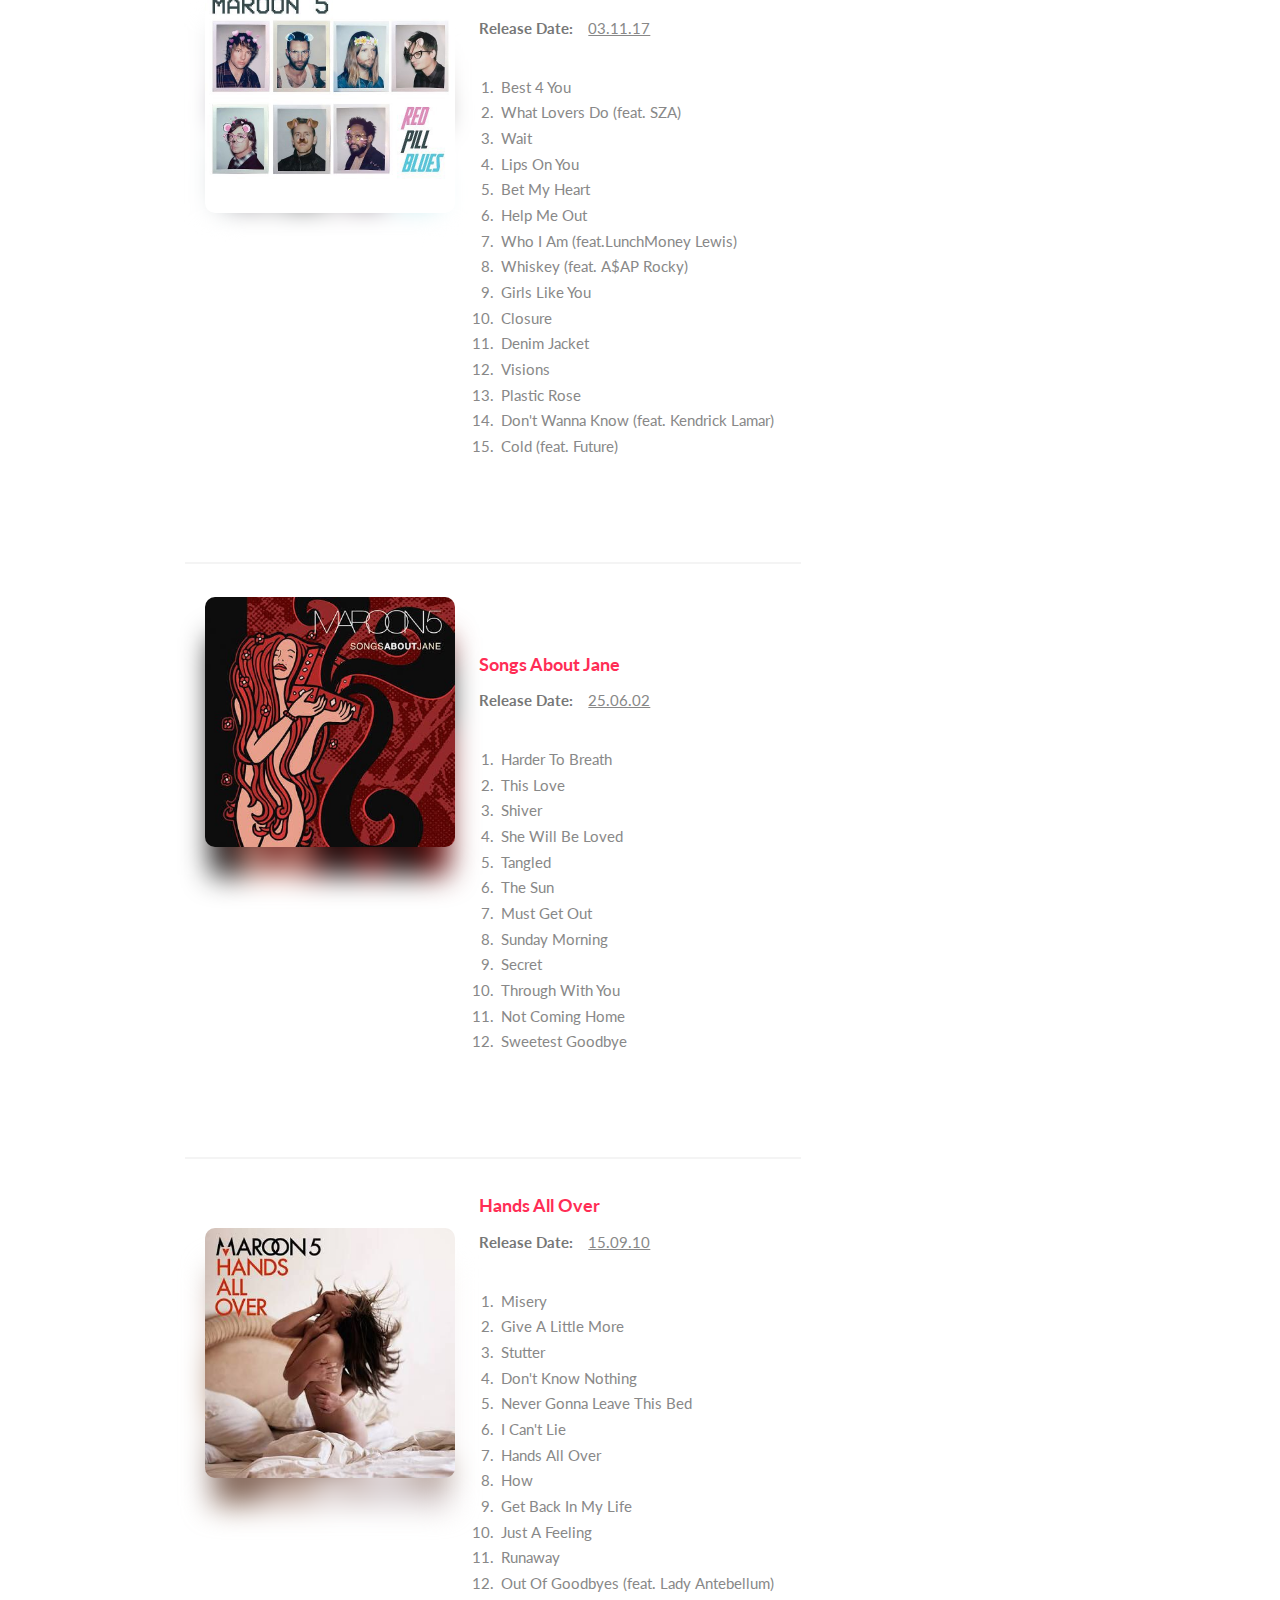
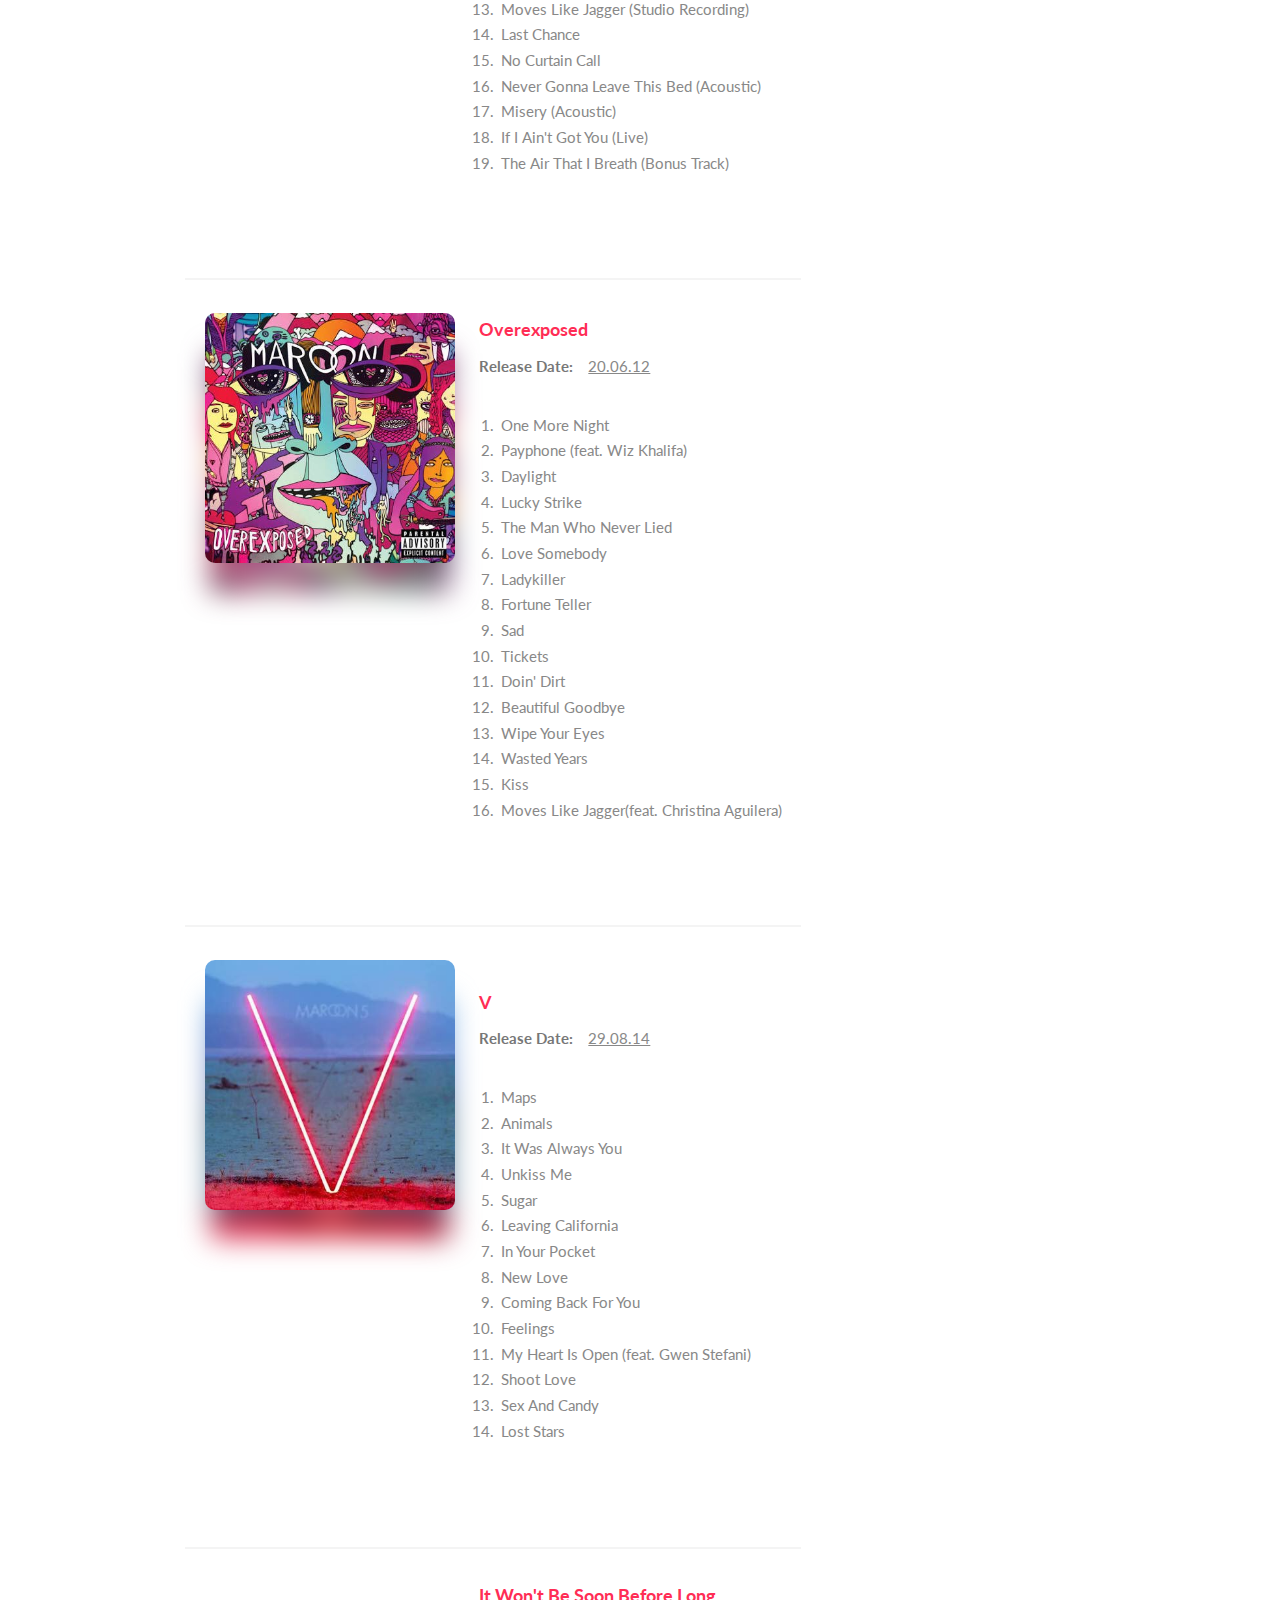
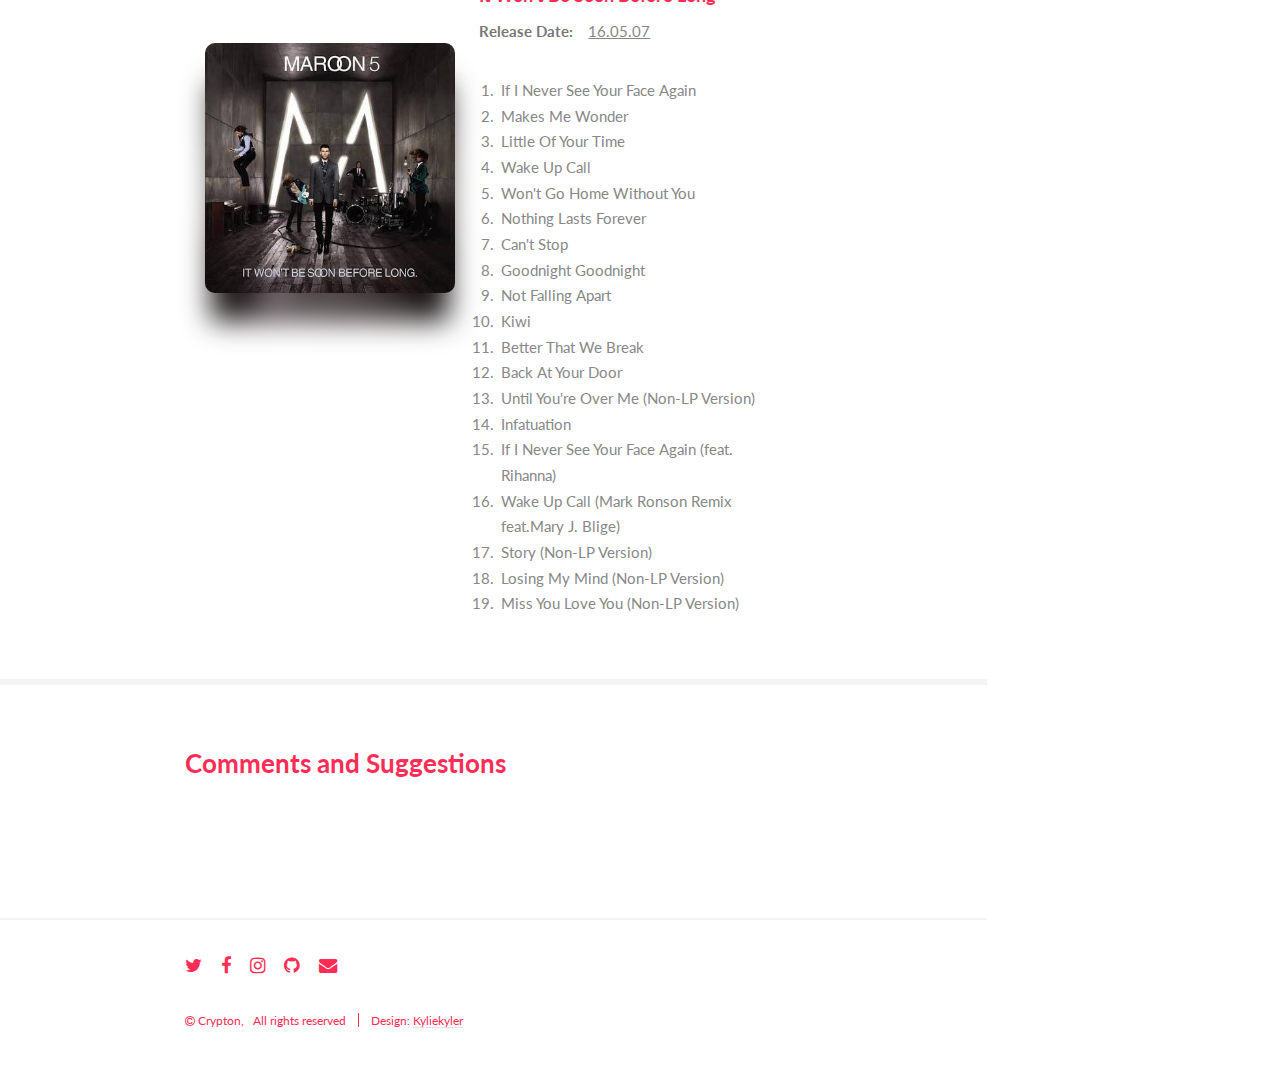
==== commit b8b18cb5: "update" ====
--- a/index.html
+++ b/index.html
@@ -63,7 +63,7 @@
 							<h3>Social Updates</h3>
 			<div align="center">
 																		
-<a class="twitter-timeline" data-height="400px" data-theme="light" href="https://twitter.com/Siosooooon?ref_src=twsrc%5Etfw"></a> <script async src="https://platform.twitter.com/widgets.js" charset="utf-8"></script>
+<a class="twitter-timeline" data-height="500px" data-theme="light" href="https://twitter.com/Siosooooon?ref_src=twsrc%5Etfw"></a> <script async src="https://platform.twitter.com/widgets.js" charset="utf-8"></script>
 										</div>
 										</div>
 							</section>
@@ -273,8 +273,10 @@
 							<section id="four">
 								<div class="container"> 									<h3>Comments and Suggestions</h3>
+									<div align="center">
 <div id="fb-root"></div>							
-<div class="fb-comments" data-href="https://web.facebook.com/Siosooooon/posts/1818623514815130" data-numposts="3"></div>
+<div class="fb-comments" data-href="https://web.facebook.com/Siosooooon/posts/1818623514815130" data-numposts="3"></div>
+									</div>
 								</div>
 							</section>
 		</div>
--- a/assets/css/main.css
+++ b/assets/css/main.css
@@ -2465,6 +2465,7 @@
 		top: 0;
 		width: 23em;
 		right: 0;
+		border-left: solid .5px #ccc;
 	}
 
 		#header h1, #header h2, #header h3, #header h4, #header h5, #header h6 {
@@ -2536,6 +2537,7 @@
 			-webkit-flex-grow: 1;
 			-ms-flex-grow: 1;
 			flex-grow: 1;
+			border-left: solid .5px #ccc;
 		}
 
 			#header > nav ul {
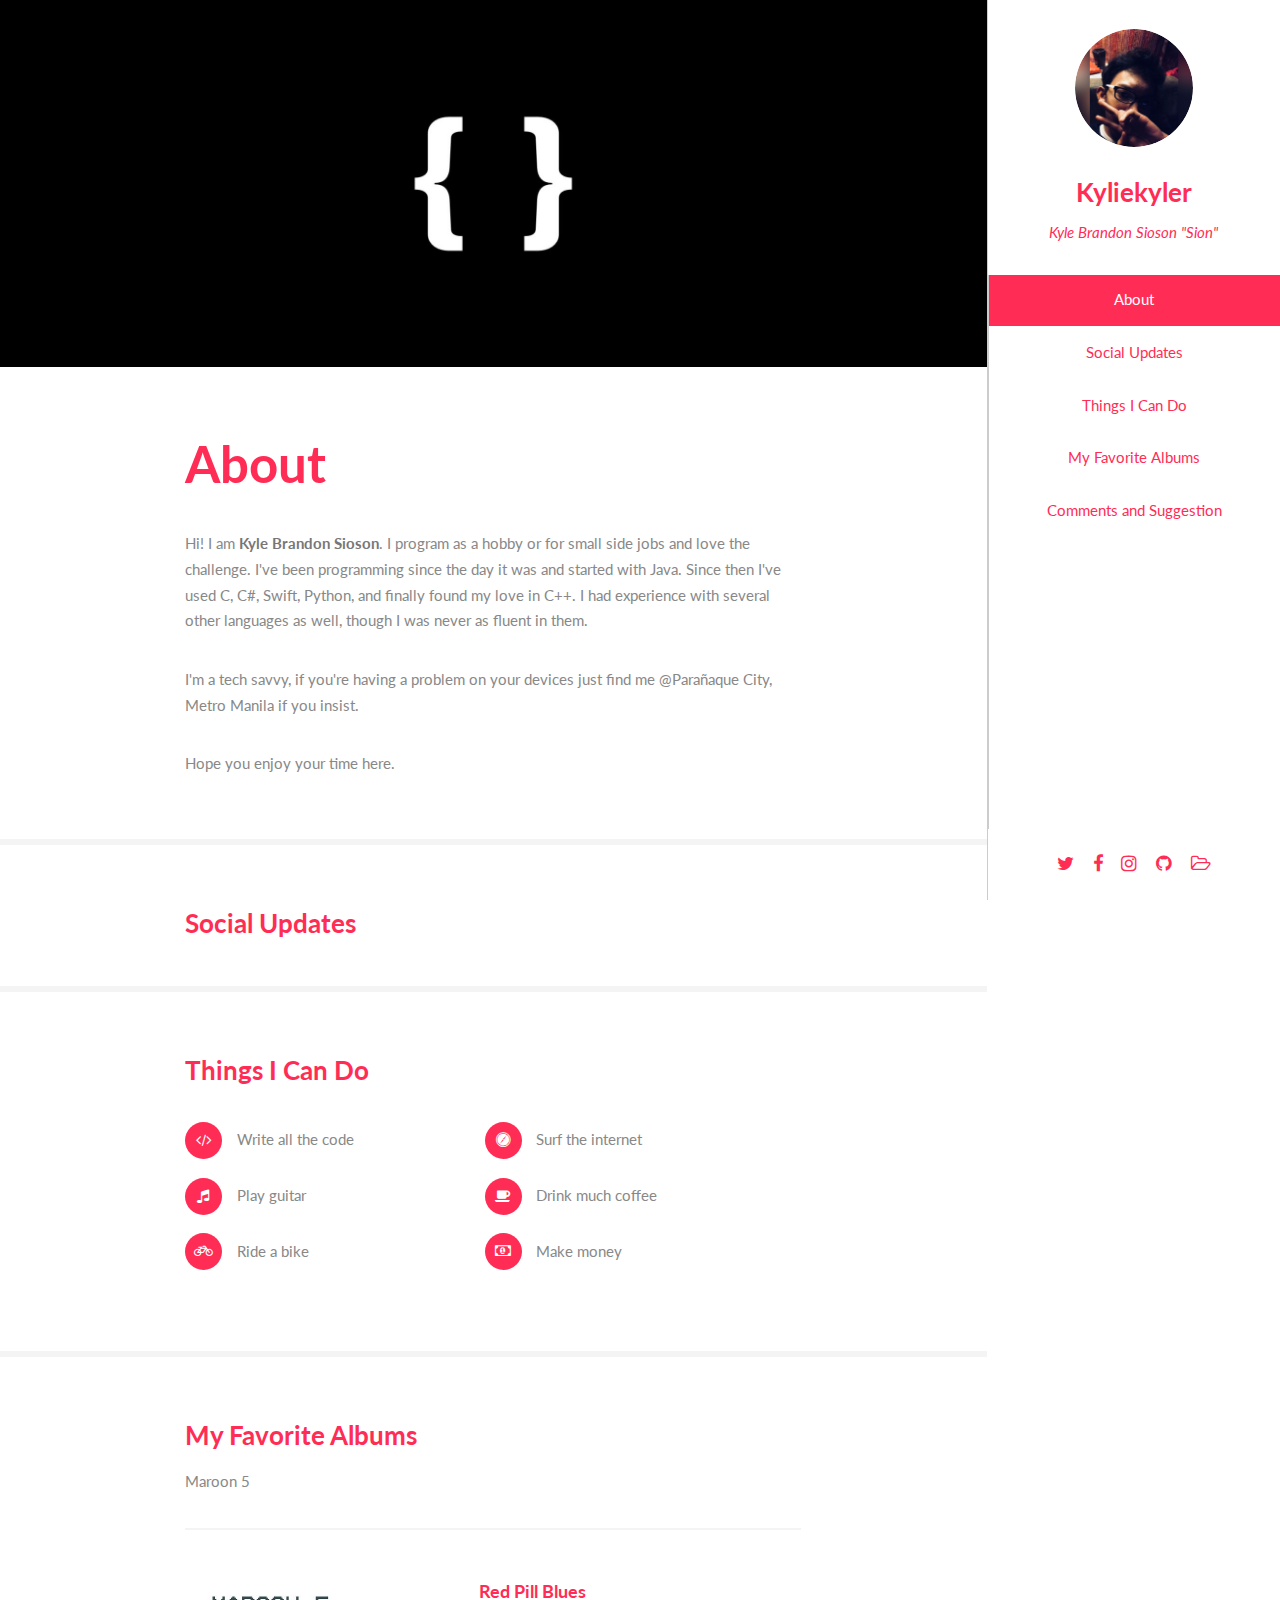
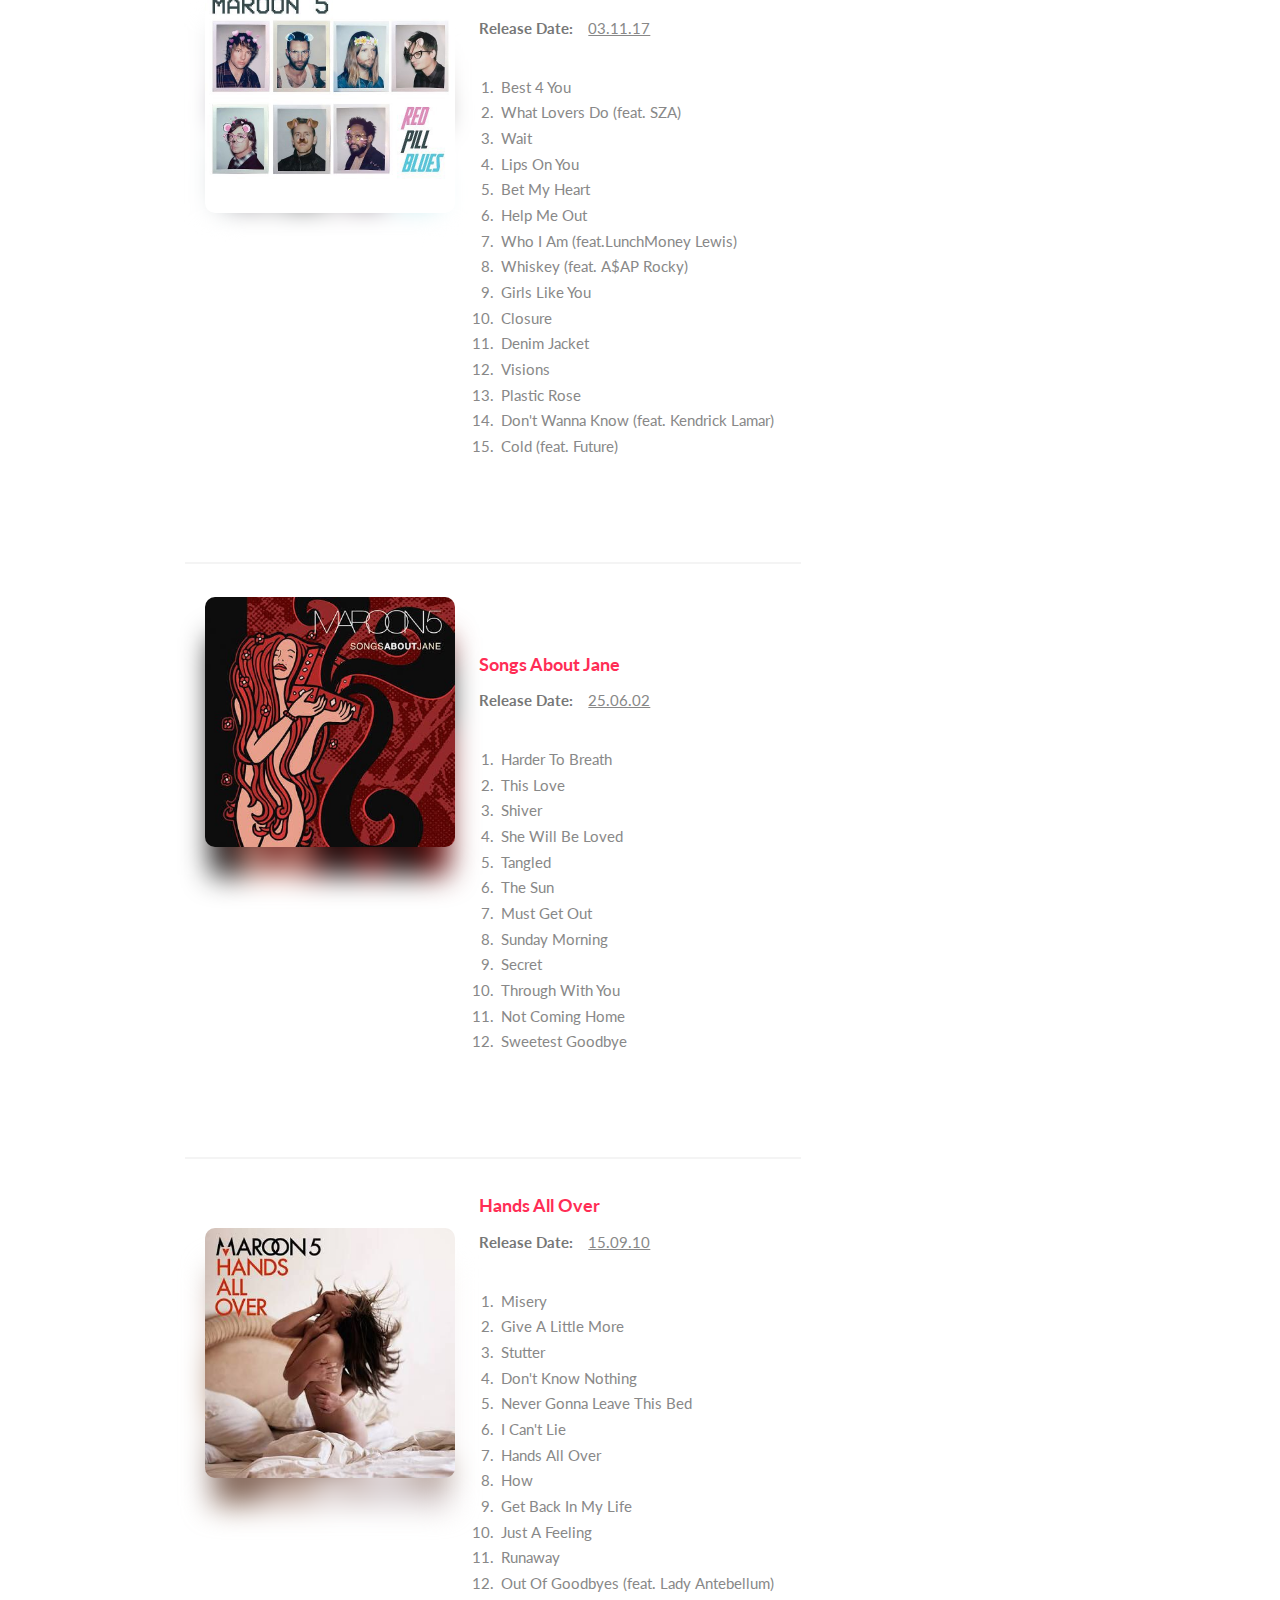
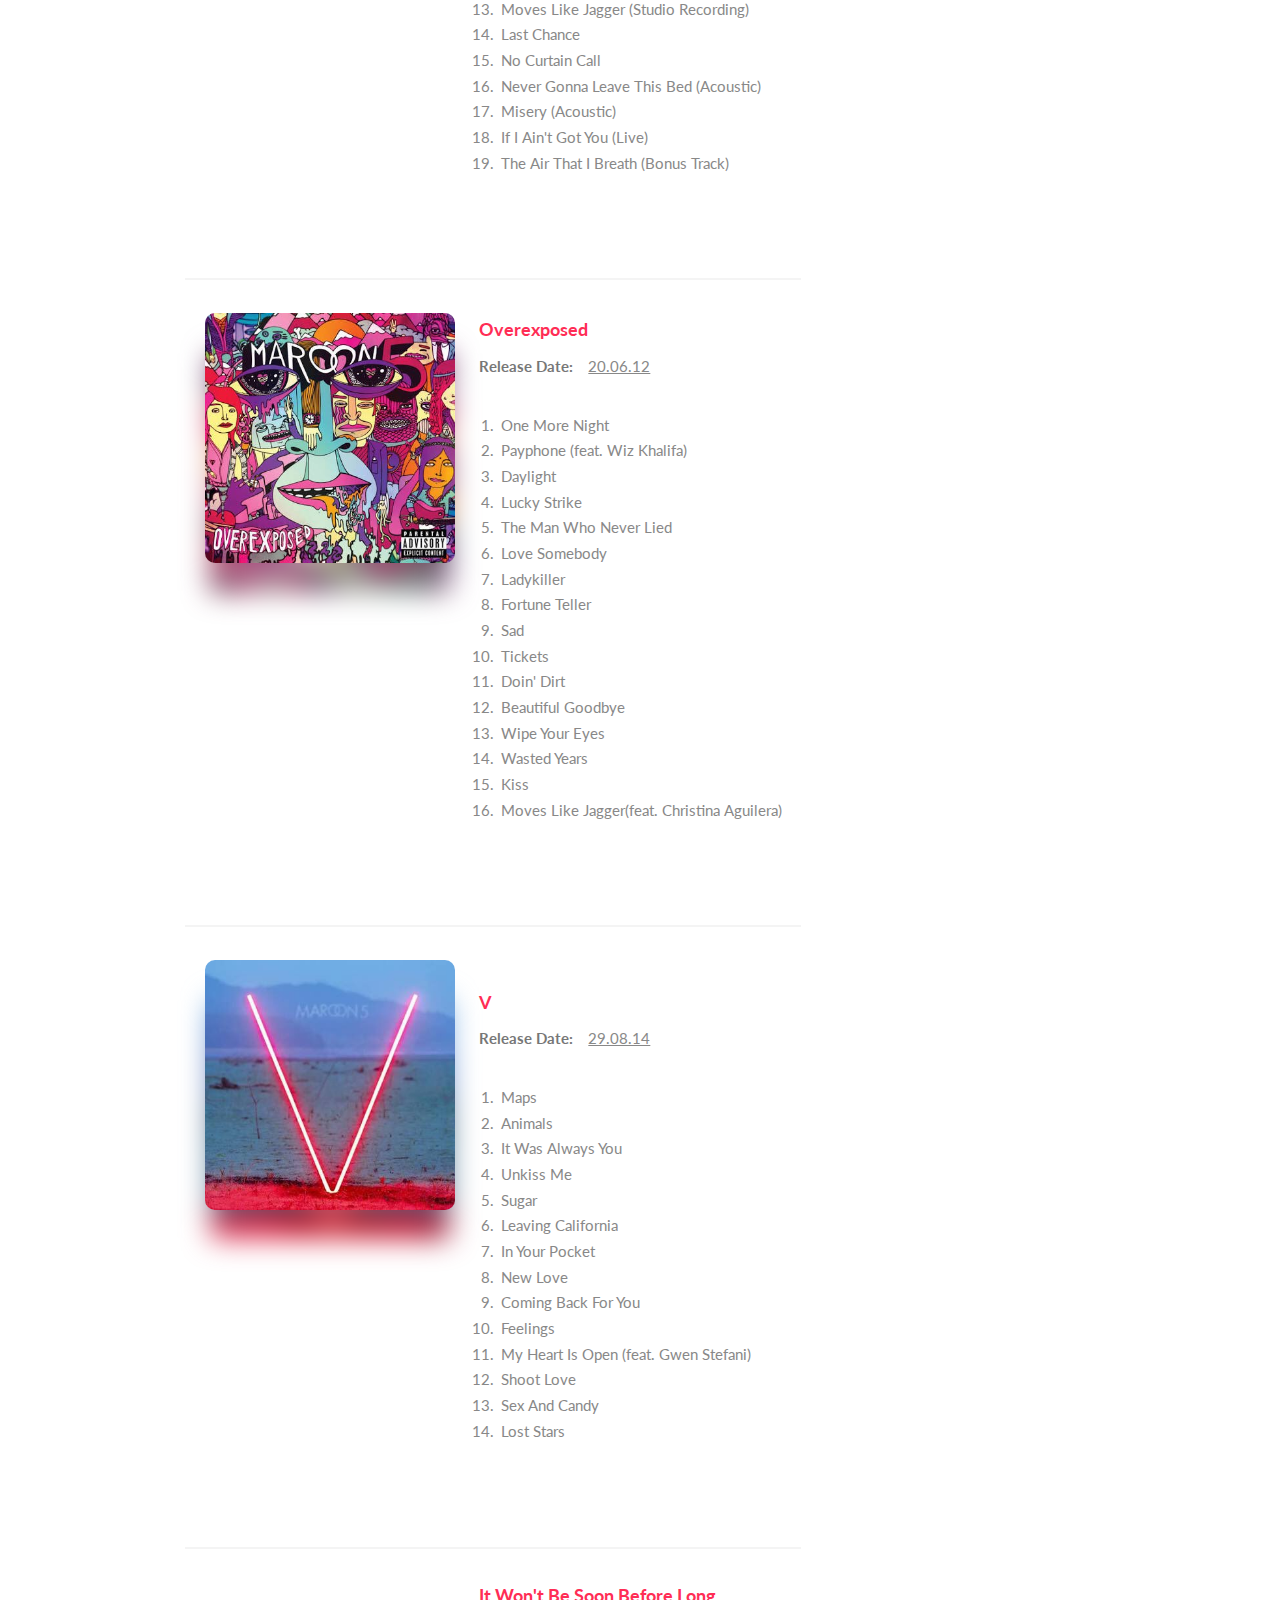
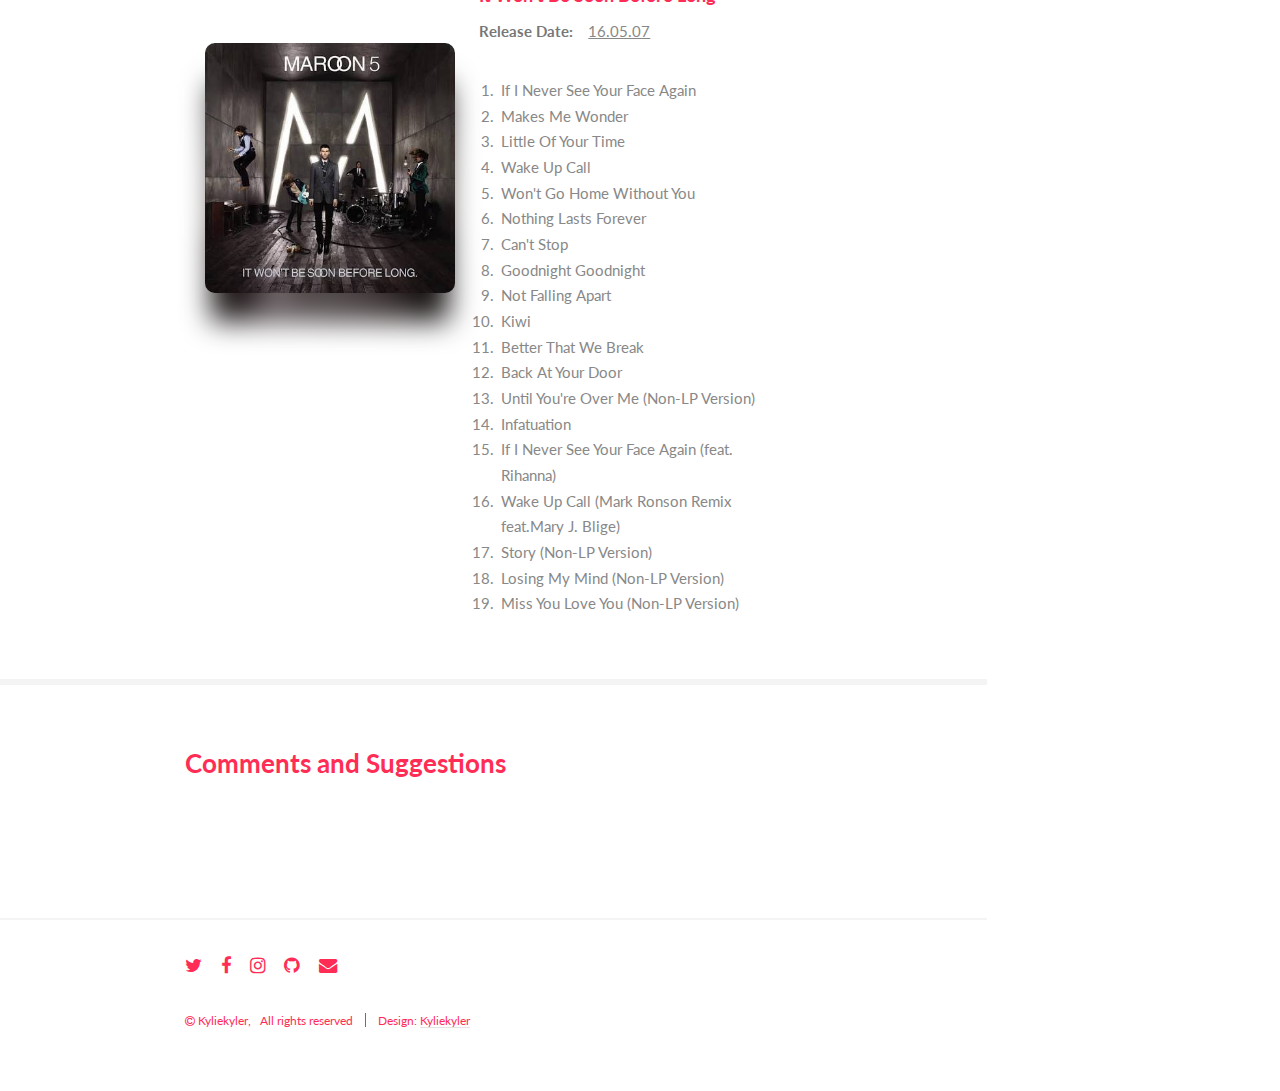
==== commit b398abc8: "Update" ====
--- a/index.html
+++ b/index.html
@@ -16,7 +16,7 @@
 			<section id="header">
 				<header>
 					<span class="image avatar"><img src="images/avatar.jpg" alt="Kyle Brandon Sioson" /></span>
-					<h1 id="logo"><a href="#">Crypton</a></h1>
+					<h1 id="logo"><a href="#">Kyliekyler</a></h1>
 					<p>Kyle Brandon Sioson "Sion"</p>
 				</header>
 				<nav id="nav">
@@ -63,7 +63,7 @@
 							<h3>Social Updates</h3>
 			<div align="center">
 																		
-<a class="twitter-timeline" data-height="500px" data-theme="light" href="https://twitter.com/Siosooooon?ref_src=twsrc%5Etfw"></a> <script async src="https://platform.twitter.com/widgets.js" charset="utf-8"></script>
+<a class="twitter-timeline" data-height="400px" data-theme="light" href="https://twitter.com/Siosooooon?ref_src=twsrc%5Etfw"></a> <script async src="https://platform.twitter.com/widgets.js" charset="utf-8"></script>
 										</div>
 										</div>
 							</section>
@@ -273,10 +273,8 @@
 							<section id="four">
 								<div class="container"> 									<h3>Comments and Suggestions</h3>
-									<div align="center">
 <div id="fb-root"></div>							
-<div class="fb-comments" data-href="https://web.facebook.com/Siosooooon/posts/1818623514815130" data-numposts="3"></div>
-									</div>
+<div class="fb-comments" data-href="https://web.facebook.com/Siosooooon/posts/1818623514815130" data-numposts="3"></div>
 								</div>
 							</section>
 		</div>
@@ -293,7 +291,7 @@
     <li><a href="" class="icon fa-envelope"><span class="label">Email</span></a></li>
 </ul>
 <ul class="copyright">
-    <li><a class="icon fa-copyright"></a> Crypton,&emsp;All rights reserved</li><li>Design: <a href="https://github.com/kyliekyler">Kyliekyler</a></li>
+    <li><a class="icon fa-copyright"></a> Kyliekyler,&emsp;All rights reserved</li><li>Design: <a href="https://github.com/kyliekyler">Kyliekyler</a></li>
 </ul>
 </div>
 </section>
